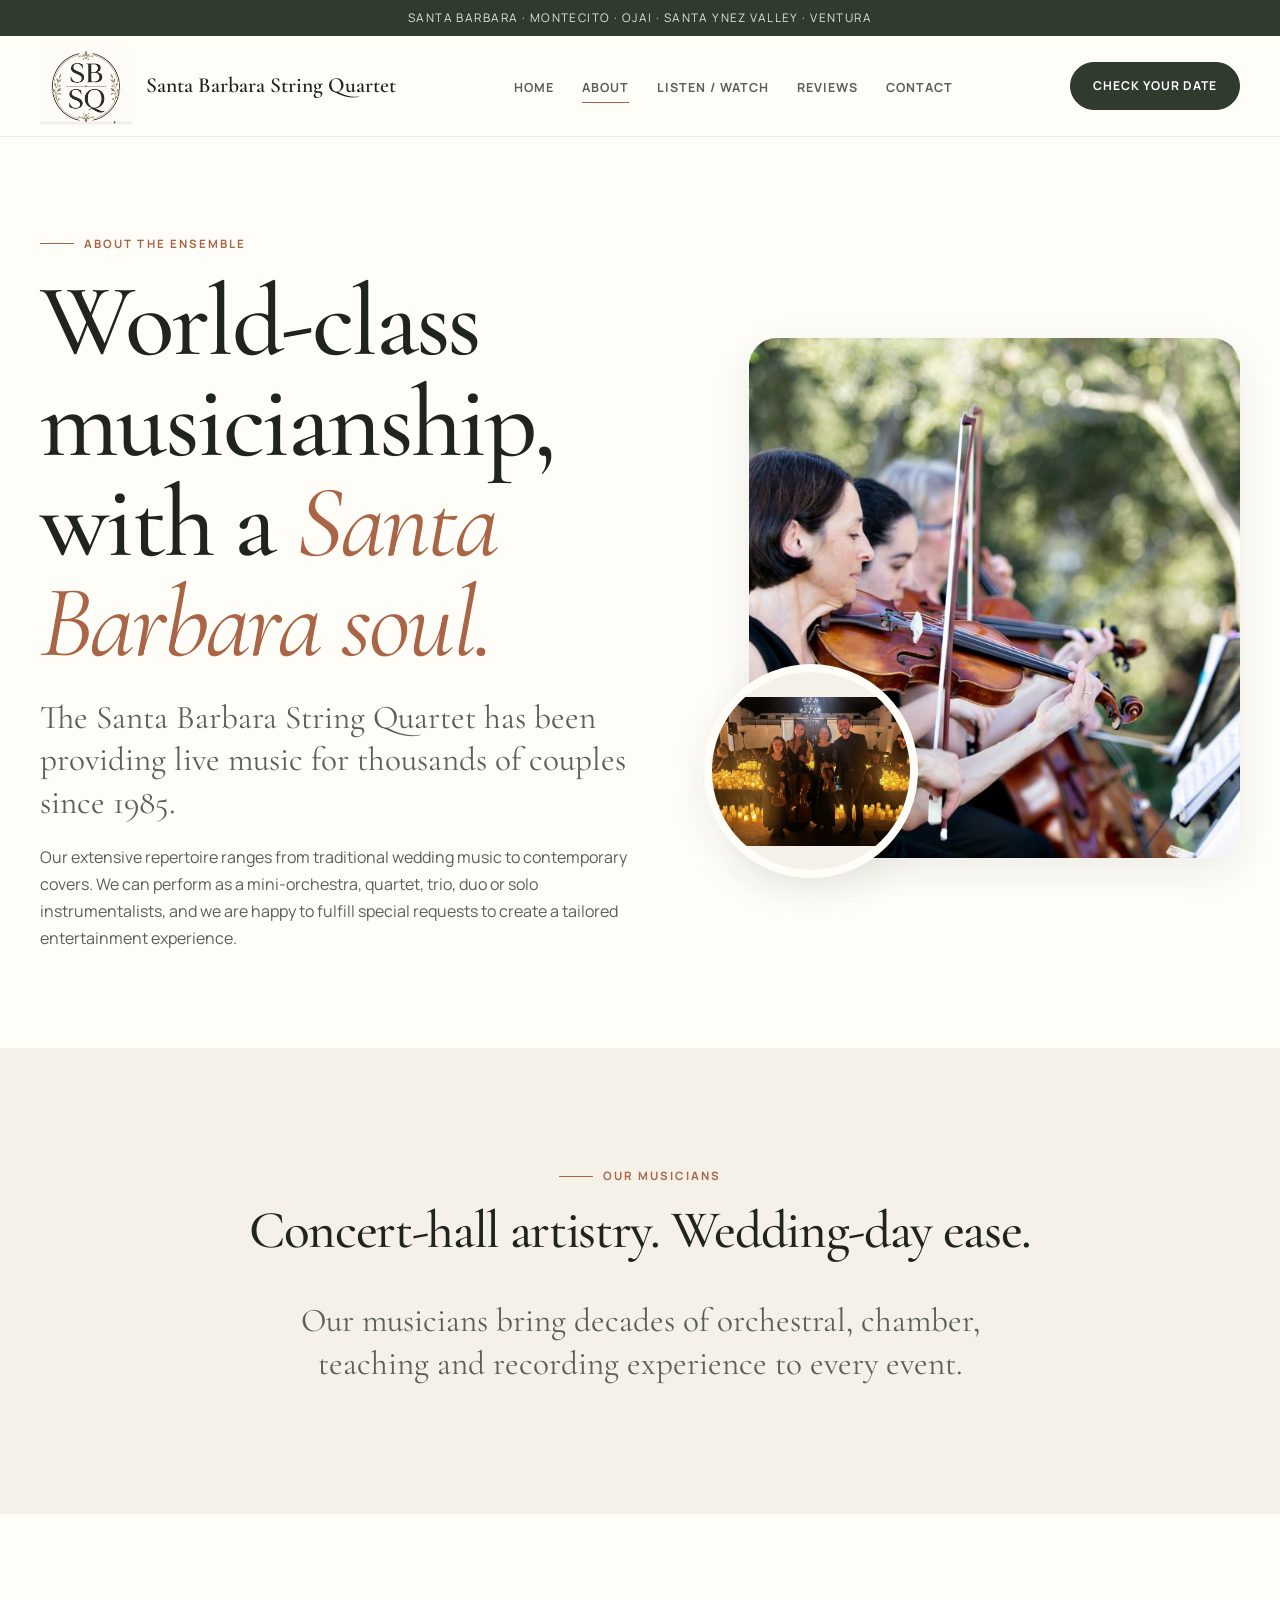
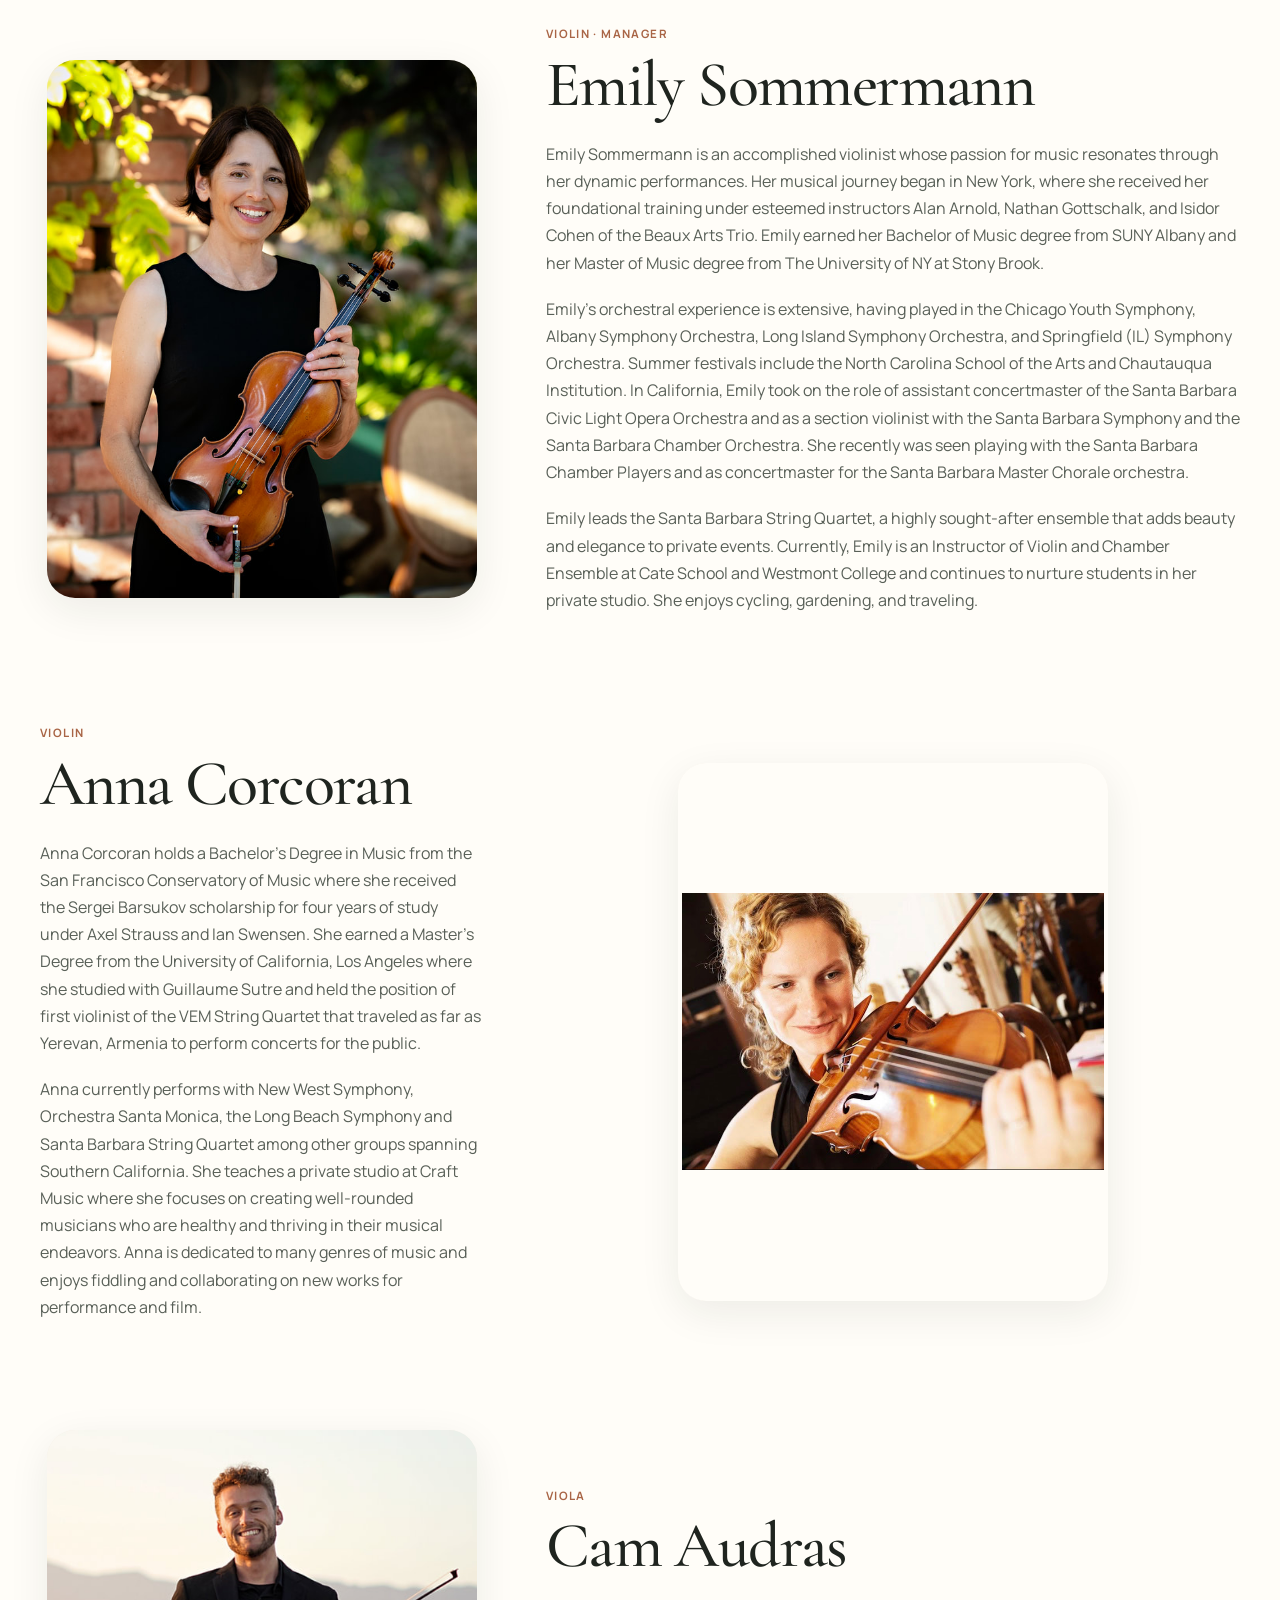
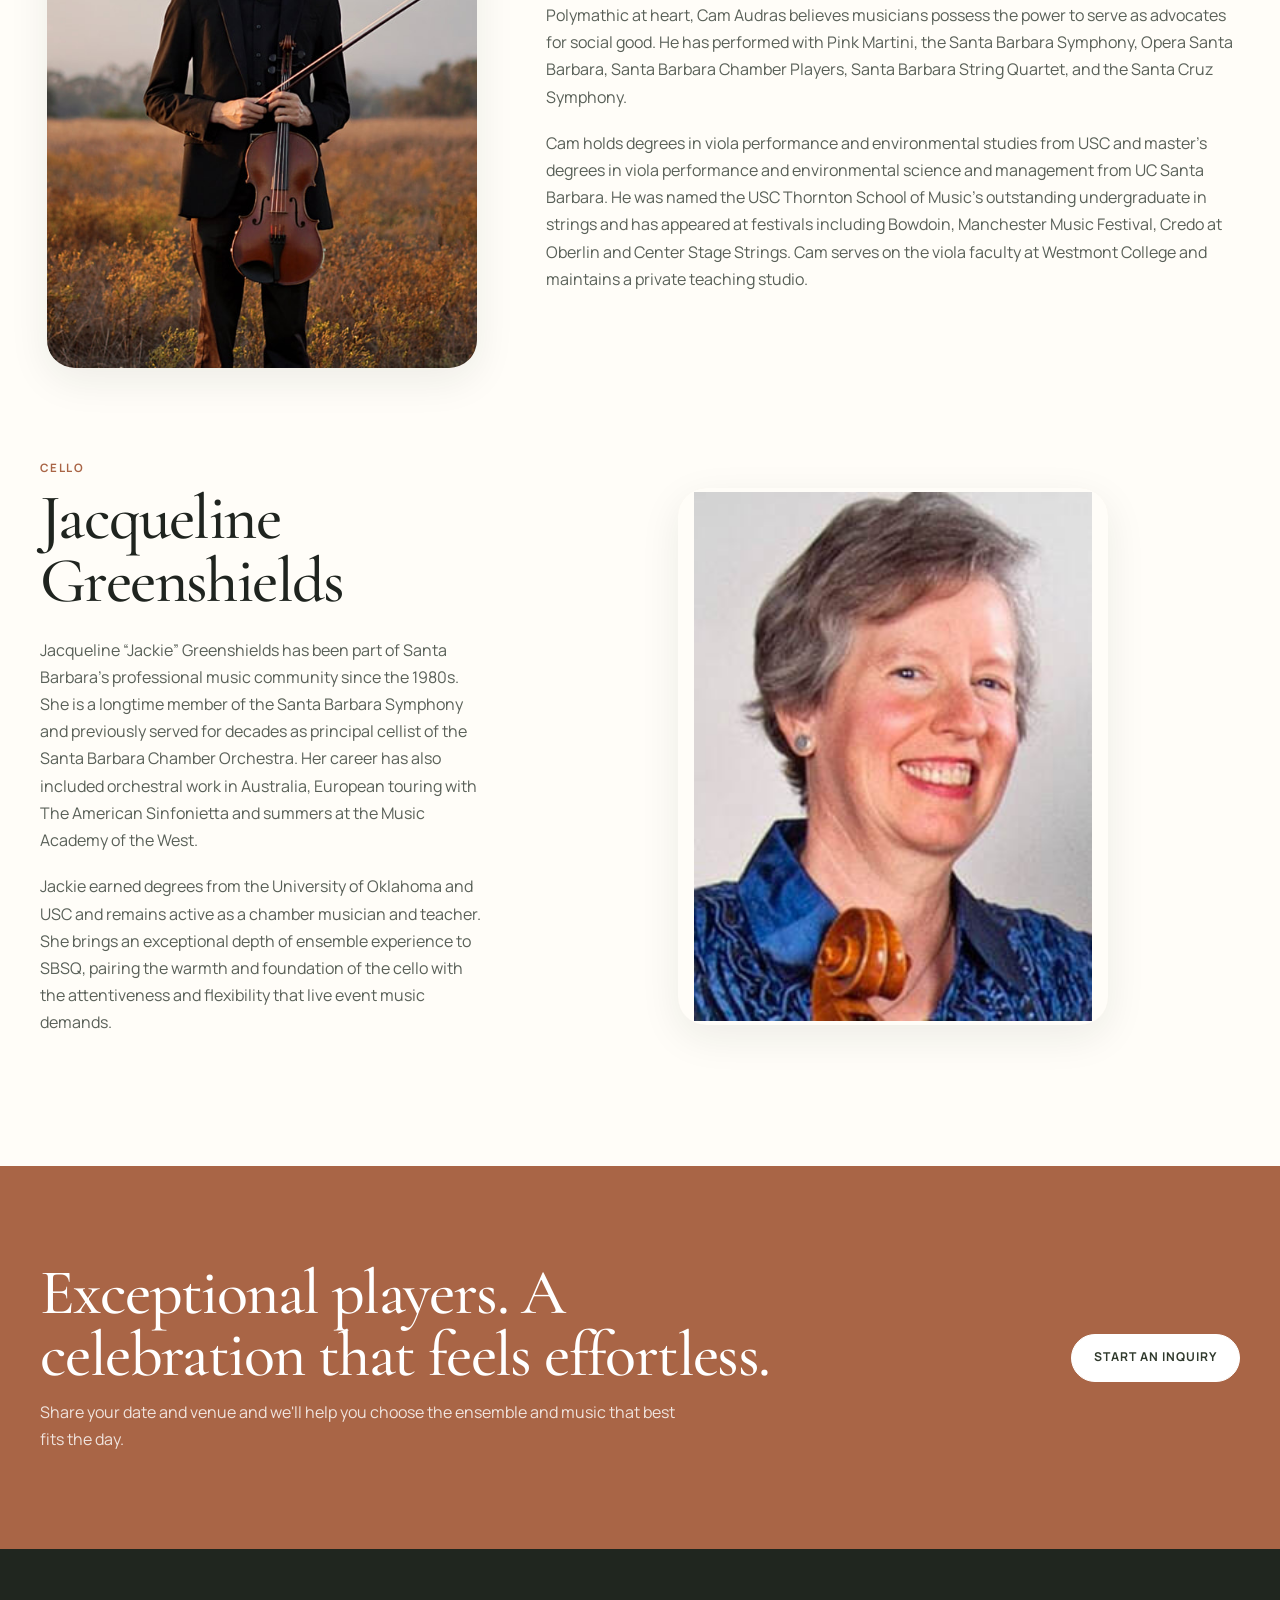
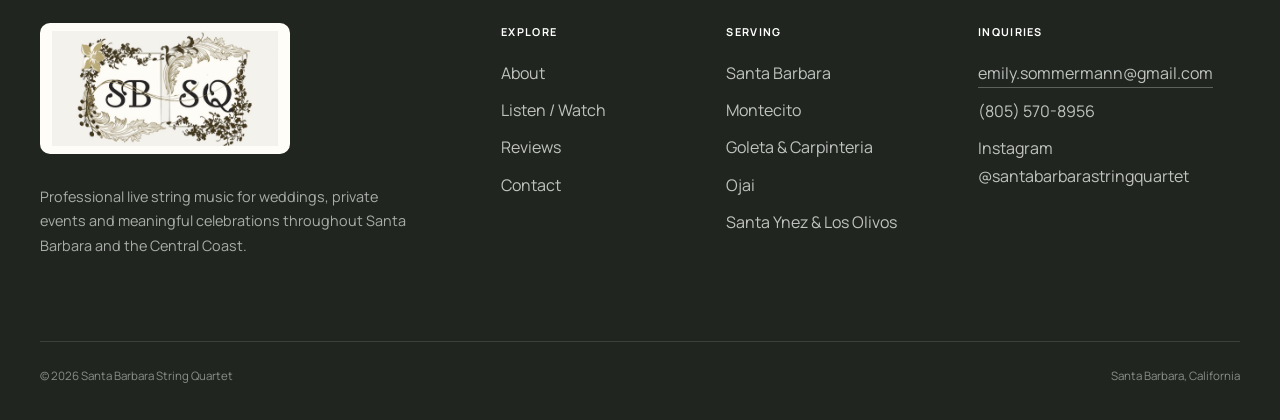
==== about.html @ e0a59989 "Update about.html for better structure and accessibility Refactor HTML structure and improve accessi" ====
<!doctype html>
<html lang="en">
<head>
  <meta charset="utf-8">
  <meta name="viewport" content="width=device-width, initial-scale=1">

  <title>About | Santa Barbara String Quartet</title>

  <meta
    name="description"
    content="Meet the professional musicians of the Santa Barbara String Quartet and learn about our history serving Santa Barbara weddings and events since 1985."
  >

  <link
    rel="canonical"
    href="https://www.santabarbarastringquartet.com/about.html"
  >

  <meta name="theme-color" content="#303a2d">

  <!-- Browser favicon -->
  <link
    rel="icon"
    type="image/png"
    sizes="32x32"
    href="assets/images/favicon-32x32.png"
  >
  <link
    rel="shortcut icon"
    type="image/png"
    href="assets/images/favicon-32x32.png"
  >

  <!-- Social-sharing metadata -->
  <meta property="og:type" content="website">
  <meta
    property="og:title"
    content="About | Santa Barbara String Quartet"
  >
  <meta
    property="og:description"
    content="Meet the professional musicians of the Santa Barbara String Quartet and learn about our history serving Santa Barbara weddings and events since 1985."
  >
  <meta
    property="og:image"
    content="https://www.santabarbarastringquartet.com/assets/images/quartet-performance.jpg"
  >

  <!-- Fonts -->
  <link rel="preconnect" href="https://fonts.googleapis.com">
  <link rel="preconnect" href="https://fonts.gstatic.com" crossorigin>
  <link
    href="https://fonts.googleapis.com/css2?family=Cormorant+Garamond:ital,wght@0,400;0,500;0,600;1,400;1,500&family=Manrope:wght@400;500;600;700&display=swap"
    rel="stylesheet"
  >

  <link rel="stylesheet" href="style.css">

  <!--
    Makes this heading slightly smaller without changing headings elsewhere.
    It stays on one line on wider screens and wraps normally on mobile.
  -->
  <style>
    .musicians-intro h2 {
      font-size: clamp(2.6rem, 4.15vw, 4.55rem);
    }

    @media (min-width: 900px) {
      .musicians-intro h2 {
        white-space: nowrap;
      }
    }
  </style>
</head>

<body>
  <a class="skip-link" href="#main">Skip to content</a>

  <div class="announcement">
    <div class="container">
      Santa Barbara · Montecito · Ojai · Santa Ynez Valley · Ventura
    </div>
  </div>

  <header class="site-header">
    <div class="container header-row">
      <a
        class="brand"
        href="index.html"
        aria-label="Santa Barbara String Quartet home"
      >
        <img
          class="brand-logo"
          src="assets/images/logo-circle.png"
          alt="Santa Barbara String Quartet"
        >
        <span class="brand-name">Santa Barbara String Quartet</span>
      </a>

      <input
        class="nav-toggle"
        type="checkbox"
        id="nav-toggle"
        aria-label="Toggle menu"
      >

      <label
        class="nav-toggle-label"
        for="nav-toggle"
        aria-hidden="true"
      >
        <span></span>
      </label>

      <nav class="site-nav" aria-label="Primary navigation">
        <ul>
          <li>
            <a href="index.html">Home</a>
          </li>
          <li>
            <a href="about.html" aria-current="page">About</a>
          </li>
          <li>
            <a href="listenwatch.html">Listen / Watch</a>
          </li>
          <li>
            <a href="reviews.html">Reviews</a>
          </li>
          <li>
            <a href="contact.html">Contact</a>
          </li>
        </ul>
      </nav>

      <a class="button header-cta" href="contact.html">
        Check your date
      </a>
    </div>
  </header>

  <main id="main">
    <!-- About introduction -->
    <section class="page-hero">
      <div class="container page-hero-grid">
        <div>
          <span class="eyebrow">About the ensemble</span>

          <h1>
            World-class musicianship, with a
            <em>Santa Barbara soul.</em>
          </h1>

          <p class="lede">
            The Santa Barbara String Quartet has been providing live music
            for thousands of couples since 1985.
          </p>

          <p class="section-copy">
            Our extensive repertoire ranges from traditional wedding music
            to contemporary covers. We can perform as a mini-orchestra,
            quartet, trio, duo or solo instrumentalists, and we are happy
            to fulfill special requests to create a tailored entertainment
            experience.
          </p>
        </div>

        <div class="page-hero-media">
          <div class="image-frame">
            <img
              src="assets/images/quartet-performance.jpg"
              alt="Santa Barbara String Quartet performing outdoors"
            >
          </div>

          <div class="mini-image">
            <img
              class="fit-contain"
              src="assets/images/candlelight-quartet.png"
              alt="Santa Barbara String Quartet at a candlelight concert"
            >
          </div>
        </div>
      </div>
    </section>

    <!-- Musicians introduction -->
    <section class="section section--cream musicians-intro">
      <div class="container center">
        <span class="eyebrow">Our musicians</span>

        <h2>
          Concert-hall artistry. Wedding-day ease.
        </h2>

        <p class="lede">
          Our musicians bring decades of orchestral, chamber, teaching and
          recording experience to every event.
        </p>
      </div>
    </section>

    <!-- Musician biographies -->
    <section class="section">
      <div class="container bio-list">
        <!-- Emily Sommermann -->
        <article class="bio-card">
          <div class="bio-photo">
            <img
              src="assets/images/emily-sommermann.jpg"
              alt="Emily Sommermann holding a violin"
            >
          </div>

          <div class="bio-copy">
            <div class="bio-role">Violin · Manager</div>

            <h2>Emily Sommermann</h2>

            <p>
              Emily Sommermann is an accomplished violinist whose passion for
              music resonates through her dynamic performances. Her musical
              journey began in New York, where she received her foundational
              training under esteemed instructors Alan Arnold, Nathan
              Gottschalk, and Isidor Cohen of the Beaux Arts Trio. Emily
              earned her Bachelor of Music degree from SUNY Albany and her
              Master of Music degree from The University of NY at Stony Brook.
            </p>

            <p>
              Emily's orchestral experience is extensive, having played in
              the Chicago Youth Symphony, Albany Symphony Orchestra, Long
              Island Symphony Orchestra, and Springfield (IL) Symphony
              Orchestra. Summer festivals include the North Carolina School
              of the Arts and Chautauqua Institution. In California, Emily
              took on the role of assistant concertmaster of the Santa Barbara
              Civic Light Opera Orchestra and as a section violinist with the
              Santa Barbara Symphony and the Santa Barbara Chamber Orchestra.
              She recently was seen playing with the Santa Barbara Chamber
              Players and as concertmaster for the Santa Barbara Master
              Chorale orchestra.
            </p>

            <p>
              Emily leads the Santa Barbara String Quartet, a highly
              sought-after ensemble that adds beauty and elegance to private
              events. Currently, Emily is an Instructor of Violin and Chamber
              Ensemble at Cate School and Westmont College and continues to
              nurture students in her private studio. She enjoys cycling,
              gardening, and traveling.
            </p>
          </div>
        </article>

        <!-- Anna Corcoran -->
        <article class="bio-card">
          <div class="bio-photo bio-photo--anna">
            <img
              src="assets/images/anna-corcoran.jpeg"
              alt="Anna Corcoran playing violin"
            >
          </div>

          <div class="bio-copy">
            <div class="bio-role">Violin</div>

            <h2>Anna Corcoran</h2>

            <p>
              Anna Corcoran holds a Bachelor's Degree in Music from the San
              Francisco Conservatory of Music where she received the Sergei
              Barsukov scholarship for four years of study under Axel Strauss
              and Ian Swensen. She earned a Master's Degree from the University
              of California, Los Angeles where she studied with Guillaume
              Sutre and held the position of first violinist of the VEM String
              Quartet that traveled as far as Yerevan, Armenia to perform
              concerts for the public.
            </p>

            <p>
              Anna currently performs with New West Symphony, Orchestra Santa
              Monica, the Long Beach Symphony and Santa Barbara String Quartet
              among other groups spanning Southern California. She teaches a
              private studio at Craft Music where she focuses on creating
              well-rounded musicians who are healthy and thriving in their
              musical endeavors. Anna is dedicated to many genres of music
              and enjoys fiddling and collaborating on new works for
              performance and film.
            </p>
          </div>
        </article>

        <!-- Cam Audras -->
        <article class="bio-card">
          <div class="bio-photo">
            <img
              src="assets/images/cam-audras.jpg"
              alt="Cam Audras holding a viola"
            >
          </div>

          <div class="bio-copy">
            <div class="bio-role">Viola</div>

            <h2>Cam Audras</h2>

            <p>
              Polymathic at heart, Cam Audras believes musicians possess the
              power to serve as advocates for social good. He has performed
              with Pink Martini, the Santa Barbara Symphony, Opera Santa
              Barbara, Santa Barbara Chamber Players, Santa Barbara String
              Quartet, and the Santa Cruz Symphony.
            </p>

            <p>
              Cam holds degrees in viola performance and environmental studies
              from USC and master's degrees in viola performance and
              environmental science and management from UC Santa Barbara. He
              was named the USC Thornton School of Music's outstanding
              undergraduate in strings and has appeared at festivals including
              Bowdoin, Manchester Music Festival, Credo at Oberlin and Center
              Stage Strings. Cam serves on the viola faculty at Westmont
              College and maintains a private teaching studio.
            </p>
          </div>
        </article>

        <!-- Jacqueline Greenshields -->
        <article class="bio-card">
          <div class="bio-photo bio-photo--jackie">
            <img
              src="assets/images/jacqueline-greenshields.jpeg"
              alt="Jacqueline Greenshields with cello"
            >
          </div>

          <div class="bio-copy">
            <div class="bio-role">Cello</div>

            <h2>Jacqueline Greenshields</h2>

            <p>
              Jacqueline “Jackie” Greenshields has been part of Santa Barbara's
              professional music community since the 1980s. She is a longtime
              member of the Santa Barbara Symphony and previously served for
              decades as principal cellist of the Santa Barbara Chamber
              Orchestra. Her career has also included orchestral work in
              Australia, European touring with The American Sinfonietta and
              summers at the Music Academy of the West.
            </p>

            <p>
              Jackie earned degrees from the University of Oklahoma and USC
              and remains active as a chamber musician and teacher. She brings
              an exceptional depth of ensemble experience to SBSQ, pairing the
              warmth and foundation of the cello with the attentiveness and
              flexibility that live event music demands.
            </p>
          </div>
        </article>
      </div>
    </section>

    <!-- Final call to action -->
    <section class="site-cta">
      <div class="container site-cta-inner">
        <div>
          <h2>
            Exceptional players. A celebration that feels effortless.
          </h2>

          <p>
            Share your date and venue and we'll help you choose the ensemble
            and music that best fits the day.
          </p>
        </div>

        <a class="button button--light" href="contact.html">
          Start an inquiry
        </a>
      </div>
    </section>
  </main>

  <footer class="site-footer">
    <div class="container">
      <div class="footer-grid">
        <div class="footer-brand">
          <a
            class="footer-logo-card"
            href="index.html"
            aria-label="Santa Barbara String Quartet home"
          >
            <img
              class="footer-logo-original"
              src="assets/images/logo-sbsq.png"
              alt="Santa Barbara String Quartet logo"
            >
          </a>

          <p>
            Professional live string music for weddings, private events and
            meaningful celebrations throughout Santa Barbara and the Central
            Coast.
          </p>
        </div>

        <div>
          <div class="footer-title">Explore</div>

          <ul class="footer-list">
            <li><a href="about.html">About</a></li>
            <li><a href="listenwatch.html">Listen / Watch</a></li>
            <li><a href="reviews.html">Reviews</a></li>
            <li><a href="contact.html">Contact</a></li>
          </ul>
        </div>

        <div>
          <div class="footer-title">Serving</div>

          <ul class="footer-list">
            <li>Santa Barbara</li>
            <li>Montecito</li>
            <li>Goleta &amp; Carpinteria</li>
            <li>Ojai</li>
            <li>Santa Ynez &amp; Los Olivos</li>
          </ul>
        </div>

        <div>
          <div class="footer-title">Inquiries</div>

          <ul class="footer-list">
            <li>
              <a
                class="footer-email"
                href="mailto:emily.sommermann@gmail.com"
              >
                emily.sommermann@gmail.com
              </a>
            </li>

            <li>
              <a href="tel:+18055708956">
                (805) 570-8956
              </a>
            </li>

            <li>
              <a
                href="https://www.instagram.com/santabarbarastringquartet/"
                target="_blank"
                rel="noopener"
              >
                Instagram @santabarbarastringquartet
              </a>
            </li>
          </ul>
        </div>
      </div>

      <div class="footer-bottom">
        <span>© 2026 Santa Barbara String Quartet</span>
        <span>Santa Barbara, California</span>
      </div>
    </div>
  </footer>
</body>
</html>
---- style.css ----
:root {
  --paper: #fffdf8;
  --cream: #f6f1e8;
  --sand: #e9dfd0;
  --sage: #9aa38f;
  --olive: #4b5846;
  --olive-dark: #303a2d;
  --terracotta: #a96546;
  --ink: #1f241f;
  --ink-soft: #596058;
  --line: rgba(31, 36, 31, 0.14);
  --white: #ffffff;
  --shadow: 0 24px 70px rgba(28, 32, 27, 0.12);
  --shadow-soft: 0 12px 40px rgba(28, 32, 27, 0.08);
  --radius: 28px;
  --radius-sm: 16px;
  --container: 1200px;
  --serif: "Cormorant Garamond", Georgia, serif;
  --sans: "Manrope", system-ui, -apple-system, BlinkMacSystemFont, "Segoe UI", sans-serif;
}

*,
*::before,
*::after {
  box-sizing: border-box;
}

html {
  scroll-behavior: smooth;
  background: var(--paper);
}

body {
  margin: 0;
  background: var(--paper);
  color: var(--ink);
  font-family: var(--sans);
  font-size: 16px;
  line-height: 1.7;
  -webkit-font-smoothing: antialiased;
  text-rendering: optimizeLegibility;
}

img {
  display: block;
  max-width: 100%;
}

a {
  color: inherit;
  text-decoration: none;
}

button,
input,
select,
textarea {
  font: inherit;
}

button,
a {
  -webkit-tap-highlight-color: transparent;
}

::selection {
  background: var(--sand);
  color: var(--ink);
}

h1,
h2,
h3,
h4,
p,
ul,
ol,
blockquote,
figure {
  margin-top: 0;
}

h1,
h2,
h3,
h4 {
  font-family: var(--serif);
  font-weight: 500;
  line-height: 0.98;
  letter-spacing: -0.025em;
}

h1 {
  font-size: clamp(3.5rem, 8vw, 7.4rem);
}

h2 {
  font-size: clamp(2.7rem, 5vw, 5.2rem);
}

h3 {
  font-size: clamp(1.7rem, 2.5vw, 2.5rem);
}

p {
  margin-bottom: 1.2rem;
}

.container {
  width: min(calc(100% - 40px), var(--container));
  margin-inline: auto;
}

.container--narrow {
  width: min(calc(100% - 40px), 860px);
  margin-inline: auto;
}

.skip-link {
  position: fixed;
  left: 16px;
  top: 12px;
  z-index: 9999;
  transform: translateY(-160%);
  padding: 10px 14px;
  border-radius: 999px;
  background: var(--ink);
  color: white;
  font-size: 0.82rem;
  font-weight: 700;
}

.skip-link:focus {
  transform: translateY(0);
}

.eyebrow {
  display: inline-flex;
  align-items: center;
  gap: 10px;
  margin-bottom: 18px;
  color: var(--terracotta);
  font-size: 0.72rem;
  font-weight: 700;
  letter-spacing: 0.18em;
  text-transform: uppercase;
}

.eyebrow::before {
  content: "";
  width: 34px;
  height: 1px;
  background: currentColor;
}

.lede {
  max-width: 760px;
  color: var(--ink-soft);
  font-family: var(--serif);
  font-size: clamp(1.55rem, 2.6vw, 2.25rem);
  line-height: 1.28;
}

.section-copy {
  max-width: 660px;
  color: var(--ink-soft);
  font-size: 1rem;
}

.section {
  padding: 110px 0;
}

.section--cream {
  background: var(--cream);
}

.section--olive {
  background: var(--olive-dark);
  color: white;
}

.section-head {
  display: flex;
  justify-content: space-between;
  gap: 40px;
  align-items: end;
  margin-bottom: 54px;
}

.section-head h2 {
  max-width: 760px;
  margin-bottom: 0;
}

.section-head .section-copy {
  max-width: 420px;
  margin-bottom: 4px;
}

.center {
  text-align: center;
}

.center .lede,
.center .section-copy {
  margin-inline: auto;
}

/* ============================================================
   ANNOUNCEMENT + HEADER
   ============================================================ */

.announcement {
  background: var(--olive-dark);
  color: rgba(255, 255, 255, 0.86);
  font-size: 0.74rem;
  letter-spacing: 0.12em;
  text-transform: uppercase;
}

.announcement .container {
  display: flex;
  justify-content: center;
  padding: 8px 0;
  text-align: center;
}

.site-header {
  position: sticky;
  top: 0;
  z-index: 1000;
  border-bottom: 1px solid rgba(31, 36, 31, 0.08);
  background: rgba(255, 253, 248, 0.94);
  backdrop-filter: blur(16px);
  -webkit-backdrop-filter: blur(16px);
}

.header-row {
  min-height: 100px;
  display: grid;
  grid-template-columns: auto 1fr auto;
  align-items: center;
  gap: 28px;
}

.brand {
  display: inline-flex;
  align-items: center;
  gap: 14px;
}

/*
  Visible website logo.
  The clip-path removes the thin dark/gray lower edge that was visible
  in the supplied circular PNG without altering the browser favicon.
*/
.brand-logo {
  display: block;
  width: 92px;
  height: 82px;
  object-fit: contain;
  object-position: center;
  flex-shrink: 0;
  background: var(--paper);
  border: 0;
  box-shadow: none;
  clip-path: inset(0 0 3px 0);
}

.brand-name {
  font-family: var(--serif);
  font-size: 1.35rem;
  font-weight: 600;
  line-height: 1;
  white-space: nowrap;
}

.site-nav {
  justify-self: center;
}

.site-nav ul {
  display: flex;
  align-items: center;
  gap: 28px;
  margin: 0;
  padding: 0;
  list-style: none;
}

.site-nav a {
  position: relative;
  color: var(--ink-soft);
  font-size: 0.78rem;
  font-weight: 700;
  letter-spacing: 0.08em;
  text-transform: uppercase;
}

.site-nav a::after {
  content: "";
  position: absolute;
  left: 0;
  bottom: -7px;
  width: 100%;
  height: 1px;
  background: var(--terracotta);
  transform: scaleX(0);
  transform-origin: right;
  transition: transform 0.25s ease;
}

.site-nav a:hover::after,
.site-nav a:focus-visible::after,
.site-nav a[aria-current="page"]::after {
  transform: scaleX(1);
  transform-origin: left;
}

.header-cta {
  justify-self: end;
}

.nav-toggle {
  position: absolute;
  opacity: 0;
  pointer-events: none;
}

.nav-toggle-label {
  display: none;
}

/* ============================================================
   BUTTONS + LINKS
   ============================================================ */

.button {
  display: inline-flex;
  align-items: center;
  justify-content: center;
  gap: 10px;
  min-height: 48px;
  padding: 12px 22px;
  border: 1px solid var(--olive-dark);
  border-radius: 999px;
  background: var(--olive-dark);
  color: white;
  font-size: 0.76rem;
  font-weight: 700;
  letter-spacing: 0.08em;
  text-transform: uppercase;
  transition:
    transform 0.2s ease,
    background 0.2s ease,
    color 0.2s ease,
    border-color 0.2s ease;
}

.button:hover,
.button:focus-visible {
  transform: translateY(-2px);
  background: var(--terracotta);
  border-color: var(--terracotta);
}

.button--ghost {
  background: transparent;
  color: var(--ink);
}

.button--ghost:hover,
.button--ghost:focus-visible {
  color: white;
}

.button--light {
  background: white;
  color: var(--olive-dark);
  border-color: white;
}

.button--light:hover,
.button--light:focus-visible {
  color: white;
}

.button-row {
  display: flex;
  flex-wrap: wrap;
  gap: 12px;
  margin-top: 30px;
}

.text-link {
  display: inline-flex;
  align-items: center;
  gap: 9px;
  color: var(--olive-dark);
  font-size: 0.78rem;
  font-weight: 700;
  letter-spacing: 0.08em;
  text-transform: uppercase;
}

.text-link::after {
  content: "→";
  font-size: 1rem;
  transition: transform 0.2s ease;
}

.text-link:hover::after {
  transform: translateX(4px);
}

/* ============================================================
   IMAGE FIT HELPERS
   ============================================================ */

.fit-cover {
  width: 100%;
  height: 100%;
  object-fit: cover;
  object-position: center;
}

.fit-contain {
  width: 100%;
  height: 100%;
  object-fit: contain !important;
  object-position: center !important;
}

.image-contain-bg {
  background: var(--paper);
}

/* ============================================================
   HOME HERO
   ============================================================ */

.hero {
  overflow: hidden;
  padding: 76px 0 92px;
}

.hero-grid {
  display: grid;
  grid-template-columns: minmax(0, 0.92fr) minmax(0, 1.08fr);
  gap: 64px;
  align-items: center;
}

.hero-copy h1 {
  max-width: 760px;
  margin-bottom: 24px;
}

.hero-copy h1 em {
  color: var(--terracotta);
  font-weight: 400;
}

.hero-copy .lede {
  max-width: 610px;
  margin-bottom: 0;
}

.hero-proof {
  display: flex;
  flex-wrap: wrap;
  gap: 18px 26px;
  margin-top: 28px;
  color: var(--ink-soft);
  font-size: 0.78rem;
  font-weight: 700;
  letter-spacing: 0.06em;
  text-transform: uppercase;
}

.hero-proof span {
  display: inline-flex;
  align-items: center;
  gap: 8px;
}

.hero-proof span::before {
  content: "•";
  color: var(--terracotta);
}

.hero-media {
  position: relative;
  min-height: 610px;
}

/* Single large group photo: no inset image. */
.hero-photo-main {
  position: absolute;
  inset: 0;
  overflow: hidden;
  border-radius: 150px 150px 28px 28px;
  background: var(--cream);
  box-shadow: var(--shadow);
}

.hero-photo-main img {
  width: 100%;
  height: 100%;
  object-fit: contain;
  object-position: center;
}

.hero-seal {
  position: absolute;
  right: -18px;
  bottom: 24px;
  display: grid;
  place-items: center;
  width: 132px;
  aspect-ratio: 1;
  border-radius: 50%;
  background: var(--olive-dark);
  color: white;
  text-align: center;
  font-family: var(--serif);
  font-size: 1.15rem;
  line-height: 1.05;
  box-shadow: var(--shadow-soft);
}

.hero-seal small {
  display: block;
  margin-top: 4px;
  font-family: var(--sans);
  font-size: 0.58rem;
  font-weight: 700;
  letter-spacing: 0.12em;
  text-transform: uppercase;
}

/* ============================================================
   PROOF STRIP
   ============================================================ */

.proof-strip {
  border-top: 1px solid var(--line);
  border-bottom: 1px solid var(--line);
  background: var(--cream);
}

.proof-grid {
  display: grid;
  grid-template-columns: repeat(4, 1fr);
}

.proof-item {
  padding: 28px 20px;
  text-align: center;
}

.proof-item + .proof-item {
  border-left: 1px solid var(--line);
}

.proof-number {
  display: block;
  font-family: var(--serif);
  font-size: 2.5rem;
  line-height: 1;
}

.proof-label {
  display: block;
  margin-top: 7px;
  color: var(--ink-soft);
  font-size: 0.67rem;
  font-weight: 700;
  letter-spacing: 0.12em;
  text-transform: uppercase;
}

/* ============================================================
   SPLIT / IMAGE FRAMES
   ============================================================ */

.split {
  display: grid;
  grid-template-columns: minmax(0, 1fr) minmax(0, 1fr);
  gap: 82px;
  align-items: center;
}

.image-frame {
  overflow: hidden;
  border-radius: var(--radius);
  background: var(--cream);
  box-shadow: var(--shadow-soft);
}

.image-frame img {
  width: 100%;
  height: 100%;
  object-fit: cover;
  object-position: center;
}

.image-frame--portrait {
  aspect-ratio: 4 / 5;
}

.image-frame--landscape {
  aspect-ratio: 4 / 3;
}

.image-frame--arch {
  aspect-ratio: 4 / 5;
  border-radius: 160px 160px var(--radius) var(--radius);
}

.story-copy h2 {
  margin-bottom: 26px;
}

/* ============================================================
   ENSEMBLE CARDS WITH PHOTOS
   ============================================================ */

.card-grid {
  display: grid;
  grid-template-columns: repeat(4, minmax(0, 1fr));
  gap: 18px;
}

.ensemble-card {
  overflow: hidden;
  border: 1px solid var(--line);
  border-radius: var(--radius-sm);
  background: var(--paper);
  transition:
    transform 0.25s ease,
    box-shadow 0.25s ease,
    border-color 0.25s ease;
}

.ensemble-card:hover {
  transform: translateY(-5px);
  border-color: rgba(169, 101, 70, 0.45);
  box-shadow: var(--shadow-soft);
}

.ensemble-card-photo {
  width: 100%;
  aspect-ratio: 4 / 3;
  overflow: hidden;
  background: var(--cream);
  border-bottom: 1px solid var(--line);
}

.ensemble-card-photo img {
  width: 100%;
  height: 100%;
  object-fit: contain;
  object-position: center;
}

.ensemble-card-photo--solo img {
  object-fit: cover;
  object-position: center 25%;
}

.ensemble-card-body {
  padding: 26px 24px 28px;
}

.ensemble-card .number {
  display: block;
  margin-bottom: 34px;
  color: var(--terracotta);
  font-family: var(--serif);
  font-size: 1.8rem;
}

.ensemble-card h3 {
  margin-bottom: 12px;
}

.ensemble-card p {
  min-height: 92px;
  color: var(--ink-soft);
  font-size: 0.88rem;
}

/* ============================================================
   EVENT FLOW
   ============================================================ */

.event-flow {
  display: grid;
  grid-template-columns: 0.9fr 1.1fr;
  gap: 70px;
  align-items: center;
}

.timeline {
  margin: 34px 0 0;
  padding: 0;
  list-style: none;
  counter-reset: flow;
}

.timeline li {
  position: relative;
  padding: 0 0 28px 54px;
  color: var(--ink-soft);
}

.timeline li::before {
  counter-increment: flow;
  content: counter(flow, decimal-leading-zero);
  position: absolute;
  left: 0;
  top: 2px;
  color: var(--terracotta);
  font-family: var(--serif);
  font-size: 1.45rem;
}

.timeline li + li {
  border-top: 1px solid var(--line);
  padding-top: 28px;
}

.timeline li + li::before {
  top: 30px;
}

.timeline strong {
  display: block;
  margin-bottom: 4px;
  color: var(--ink);
  font-size: 0.85rem;
  letter-spacing: 0.06em;
  text-transform: uppercase;
}

/* ============================================================
   QUOTES
   ============================================================ */

.quote-band {
  padding: 95px 0;
  background: var(--olive-dark);
  color: white;
}

.quote-wrap {
  max-width: 970px;
  margin: 0 auto;
  text-align: center;
}

.quote-mark {
  color: var(--sand);
  font-family: var(--serif);
  font-size: 5rem;
  line-height: 0.5;
}

.quote-wrap blockquote {
  margin: 18px auto 24px;
  font-family: var(--serif);
  font-size: clamp(2rem, 4vw, 4rem);
  font-style: italic;
  line-height: 1.08;
}

.quote-wrap cite {
  color: rgba(255, 255, 255, 0.72);
  font-size: 0.72rem;
  font-style: normal;
  font-weight: 700;
  letter-spacing: 0.12em;
  text-transform: uppercase;
}

/* ============================================================
   VENUES + EXTERNAL LINKS
   ============================================================ */

.venue-cloud {
  display: flex;
  flex-wrap: wrap;
  justify-content: center;
  gap: 12px;
}

.venue-pill {
  padding: 10px 16px;
  border: 1px solid var(--line);
  border-radius: 999px;
  background: var(--paper);
  color: var(--ink-soft);
  font-size: 0.76rem;
  font-weight: 600;
}

.featured-row,
.review-links {
  display: grid;
  grid-template-columns: repeat(4, 1fr);
  gap: 16px;
  margin-top: 38px;
}

.featured-link,
.review-link {
  display: grid;
  place-items: center;
  min-height: 88px;
  padding: 18px;
  border: 1px solid var(--line);
  border-radius: 14px;
  background: var(--paper);
  color: var(--ink-soft);
  font-family: var(--serif);
  font-size: 1.3rem;
}

.featured-link:hover,
.review-link:hover {
  border-color: var(--terracotta);
  background: var(--cream);
}

/* ============================================================
   GALLERY — special contain classes prevent cropped heads/members
   ============================================================ */

.gallery-grid {
  display: grid;
  grid-template-columns: 1.05fr 0.8fr 1.15fr;
  grid-template-rows: 280px 300px;
  gap: 14px;
}

.gallery-item {
  overflow: hidden;
  margin: 0;
  border-radius: 18px;
  background: var(--cream);
}

.gallery-item img {
  width: 100%;
  height: 100%;
  object-fit: cover;
  object-position: center;
  transition: transform 0.6s ease;
}

.gallery-item--contain img {
  object-fit: contain;
  object-position: center;
}

.gallery-item:hover img {
  transform: scale(1.015);
}

.gallery-item:nth-child(1) {
  grid-row: 1 / 3;
}

.gallery-item:nth-child(4) {
  grid-column: 2 / 4;
}

/* ============================================================
   INTERIOR PAGE HERO
   ============================================================ */

.page-hero {
  padding: 88px 0 76px;
}

.page-hero-grid {
  display: grid;
  grid-template-columns: minmax(0, 1fr) minmax(0, 0.9fr);
  gap: 68px;
  align-items: center;
}

.page-hero h1 {
  margin-bottom: 24px;
}

.page-hero h1 em {
  color: var(--terracotta);
  font-weight: 400;
}

.page-hero-media {
  position: relative;
  min-height: 520px;
}

.page-hero-media .image-frame {
  position: absolute;
  inset: 0 0 0 45px;
}

.page-hero-media .mini-image {
  position: absolute;
  left: 0;
  bottom: -20px;
  width: 40%;
  aspect-ratio: 1;
  overflow: hidden;
  border: 8px solid var(--paper);
  border-radius: 50%;
  background: var(--cream);
  box-shadow: var(--shadow-soft);
}

.page-hero-media .mini-image img {
  width: 100%;
  height: 100%;
  object-fit: cover;
  object-position: center;
}

/* Contact hero: one large quartet photo, no inset. */
.page-hero-media--single .image-frame {
  inset: 0;
}

.page-hero-media--single .image-frame img {
  object-fit: contain;
  object-position: center;
}

/* Reviews: show every musician; do not aggressively crop either image. */
.page-hero-media--reviews .image-frame img,
.page-hero-media--reviews .mini-image img {
  object-fit: contain;
  object-position: center;
}

.page-hero-media--reviews .mini-image {
  border-radius: 20px;
}

/* ============================================================
   MUSICIAN BIOS
   ============================================================ */

.bio-list {
  display: grid;
  gap: 90px;
}

.bio-card {
  display: grid;
  grid-template-columns: minmax(0, 0.78fr) minmax(0, 1.22fr);
  gap: 62px;
  align-items: center;
}

/* Every musician photo now occupies exactly the same visual footprint. */
.bio-photo {
  width: min(100%, 430px);
  aspect-ratio: 4 / 5;
  justify-self: center;
  overflow: hidden;
  border-radius: var(--radius);
  background: var(--cream);
  box-shadow: var(--shadow-soft);
}

.bio-photo img {
  width: 100%;
  height: 100%;
  object-fit: cover;
  object-position: center;
}

/*
  Anna + Jackie: show the complete source image so heads/instruments are not cut.
  This intentionally trades a small amount of empty space for complete framing.
*/
.bio-photo--anna img,
.bio-photo--jackie img {
  object-fit: contain;
  object-position: center;
  padding: 4px;
  background: var(--paper);
}

.bio-card:nth-child(even) .bio-photo {
  order: 2;
}

.bio-card:nth-child(even) .bio-copy {
  order: 1;
}

.bio-role {
  margin-bottom: 10px;
  color: var(--terracotta);
  font-size: 0.72rem;
  font-weight: 700;
  letter-spacing: 0.12em;
  text-transform: uppercase;
}

.bio-copy h2 {
  margin-bottom: 24px;
  font-size: clamp(2.8rem, 5vw, 4.7rem);
}

.bio-copy p {
  color: var(--ink-soft);
}

/* ============================================================
   LISTEN / WATCH — TWO-COLUMN VIDEO GRID
   ============================================================ */

.video-list {
  display: grid;
  grid-template-columns: repeat(2, minmax(0, 1fr));
  gap: 34px 28px;
}

.video-entry {
  min-width: 0;
  overflow: hidden;
  border: 1px solid var(--line);
  border-radius: var(--radius);
  background: var(--paper);
  box-shadow: 0 8px 28px rgba(28, 32, 27, 0.05);
  transition:
    transform 0.25s ease,
    box-shadow 0.25s ease,
    border-color 0.25s ease;
}

.video-entry:hover {
  transform: translateY(-4px);
  border-color: rgba(169, 101, 70, 0.38);
  box-shadow: var(--shadow-soft);
}

.video-embed {
  position: relative;
  width: 100%;
  overflow: hidden;
  aspect-ratio: 16 / 9;
  background: #111;
  border-bottom: 1px solid var(--line);
}

.video-embed iframe {
  position: absolute;
  inset: 0;
  display: block;
  width: 100%;
  height: 100%;
  border: 0;
}

.video-meta {
  min-height: 132px;
  padding: 22px 24px 25px;
}

.video-meta h3 {
  margin: 0;
  font-size: clamp(1.7rem, 2.6vw, 2.25rem);
  line-height: 1.05;
}

.video-composer {
  margin-bottom: 9px;
  color: var(--terracotta);
  font-size: 0.72rem;
  font-weight: 700;
  letter-spacing: 0.12em;
  line-height: 1.4;
  text-transform: uppercase;
}

@media (max-width: 700px) {
  .video-list {
    grid-template-columns: 1fr;
    gap: 28px;
  }

  .video-meta {
    min-height: 0;
    padding: 19px 20px 22px;
  }

  .video-meta h3 {
    font-size: 1.8rem;
  }
}

/* ============================================================
   REVIEWS
   ============================================================ */

.rating-bar {
  display: grid;
  grid-template-columns: repeat(3, 1fr);
  gap: 14px;
  margin-top: 30px;
}

.rating-chip {
  padding: 20px;
  border: 1px solid var(--line);
  border-radius: 16px;
  background: white;
}

.rating-chip strong {
  display: block;
  font-family: var(--serif);
  font-size: 2rem;
  line-height: 1;
}

.rating-chip span {
  display: block;
  margin-top: 7px;
  color: var(--ink-soft);
  font-size: 0.68rem;
  font-weight: 700;
  letter-spacing: 0.1em;
  text-transform: uppercase;
}

.review-grid {
  display: grid;
  grid-template-columns: repeat(3, minmax(0, 1fr));
  gap: 20px;
}

.review-card {
  position: relative;
  min-height: 390px;
  padding: 34px;
  border: 1px solid var(--line);
  border-radius: var(--radius);
  background: var(--paper);
}

.review-stars {
  color: var(--terracotta);
  letter-spacing: 0.12em;
}

.review-card blockquote {
  margin: 26px 0 70px;
  font-family: var(--serif);
  font-size: 1.55rem;
  font-style: italic;
  line-height: 1.35;
}

.review-card cite {
  position: absolute;
  left: 34px;
  bottom: 32px;
  font-size: 0.72rem;
  font-style: normal;
  font-weight: 700;
  letter-spacing: 0.1em;
  text-transform: uppercase;
}

/* ============================================================
   CONTACT
   ============================================================ */

.contact-layout {
  display: grid;
  grid-template-columns: minmax(0, 0.8fr) minmax(0, 1.2fr);
  gap: 66px;
  align-items: start;
}

.contact-side {
  position: sticky;
  top: 145px;
}

.contact-side h2 {
  margin-bottom: 24px;
}

.contact-details {
  margin: 30px 0 0;
  padding: 0;
  list-style: none;
}

.contact-details li {
  padding: 18px 0;
  border-top: 1px solid var(--line);
  color: var(--ink-soft);
}

.contact-details strong {
  display: block;
  margin-bottom: 4px;
  color: var(--ink);
  font-size: 0.72rem;
  font-weight: 700;
  letter-spacing: 0.1em;
  text-transform: uppercase;
}

.contact-card {
  padding: 42px;
  border: 1px solid var(--line);
  border-radius: var(--radius);
  background: white;
  box-shadow: var(--shadow-soft);
}

.contact-card h3 {
  margin-bottom: 8px;
}

.form-intro {
  margin-bottom: 28px;
  color: var(--ink-soft);
  font-size: 0.9rem;
}

.form-grid {
  display: grid;
  grid-template-columns: repeat(2, minmax(0, 1fr));
  gap: 18px;
}

.form-field {
  display: grid;
  gap: 8px;
}

.form-field--full {
  grid-column: 1 / -1;
}

.form-field label,
.form-field legend {
  color: var(--ink);
  font-size: 0.72rem;
  font-weight: 700;
  letter-spacing: 0.08em;
  text-transform: uppercase;
}

.form-field input,
.form-field textarea {
  width: 100%;
  border: 1px solid rgba(31, 36, 31, 0.18);
  border-radius: 12px;
  background: var(--paper);
  color: var(--ink);
  outline: none;
}

.form-field input {
  min-height: 52px;
  padding: 0 14px;
}

.form-field textarea {
  min-height: 150px;
  padding: 14px;
  resize: vertical;
}

.checkbox-grid {
  display: grid;
  grid-template-columns: repeat(2, minmax(0, 1fr));
  gap: 10px;
}

.check-option {
  display: flex;
  align-items: center;
  gap: 9px;
  min-height: 44px;
  padding: 9px 11px;
  border: 1px solid var(--line);
  border-radius: 10px;
  color: var(--ink-soft);
  font-size: 0.82rem;
}

.check-option input {
  width: auto;
  min-height: auto;
  accent-color: var(--olive-dark);
}

.honeypot {
  position: absolute !important;
  left: -9999px !important;
}

/* ============================================================
   FINAL CTA
   ============================================================ */

.site-cta {
  padding: 96px 0;
  background: var(--terracotta);
  color: white;
}

.site-cta-inner {
  display: grid;
  grid-template-columns: minmax(0, 1fr) auto;
  gap: 40px;
  align-items: center;
}

.site-cta h2 {
  max-width: 800px;
  margin-bottom: 12px;
}

.site-cta p {
  max-width: 640px;
  margin-bottom: 0;
  color: rgba(255, 255, 255, 0.82);
}

/* ============================================================
   FOOTER
   ============================================================ */

.site-footer {
  padding: 74px 0 34px;
  background: #20261f;
  color: rgba(255, 255, 255, 0.72);
}

.footer-grid {
  display: grid;
  grid-template-columns: 1.6fr 0.7fr 0.8fr 1fr;
  gap: 42px;
}

.footer-logo-card {
  display: inline-block;
  width: min(100%, 250px);
  padding: 8px 12px;
  border-radius: 10px;
  background: var(--paper);
}

/*
  Original rectangular SBSQ artwork.
  Multiply makes the original white/light background visually inherit
  the exact #fffdf8 website off-white while preserving dark/gold artwork.
*/
.footer-logo-original {
  width: 100%;
  height: auto;
  mix-blend-mode: multiply;
}

.footer-brand p {
  max-width: 380px;
  margin-top: 22px;
  color: rgba(255, 255, 255, 0.62);
  font-size: 0.9rem;
}

.footer-title {
  margin-bottom: 18px;
  color: white;
  font-family: var(--sans);
  font-size: 0.68rem;
  font-weight: 700;
  letter-spacing: 0.12em;
  text-transform: uppercase;
}

.footer-list {
  margin: 0;
  padding: 0;
  list-style: none;
}

.footer-list li + li {
  margin-top: 10px;
}

.footer-list a:hover {
  color: white;
}

.footer-email {
  display: inline-block;
  border-bottom: 1px solid rgba(255, 255, 255, 0.28);
}

.footer-bottom {
  display: flex;
  justify-content: space-between;
  gap: 20px;
  margin-top: 64px;
  padding-top: 24px;
  border-top: 1px solid rgba(255, 255, 255, 0.12);
  color: rgba(255, 255, 255, 0.48);
  font-size: 0.72rem;
}

/* ============================================================
   RESPONSIVE
   ============================================================ */

@media (max-width: 1080px) {
  .brand-logo {
    width: 82px;
    height: 74px;
  }

  .brand-name {
    display: none;
  }

  .site-nav ul {
    gap: 20px;
  }

  .hero-grid,
  .page-hero-grid,
  .split,
  .event-flow,
  .contact-layout {
    gap: 48px;
  }

  .card-grid {
    grid-template-columns: repeat(2, minmax(0, 1fr));
  }

  .review-grid {
    grid-template-columns: 1fr 1fr;
  }

  .review-card:last-child {
    grid-column: 1 / -1;
  }

  .footer-grid {
    grid-template-columns: 1.4fr 1fr 1fr;
  }

  .footer-grid > :last-child {
    grid-column: 2 / -1;
  }
}

@media (max-width: 820px) {
  .section {
    padding: 82px 0;
  }

  .header-row {
    min-height: 86px;
  }

  .brand-logo {
    width: 74px;
    height: 66px;
  }

  .header-cta {
    display: none;
  }

  .nav-toggle-label {
    justify-self: end;
    display: grid;
    width: 40px;
    height: 40px;
    place-content: center;
    gap: 5px;
    cursor: pointer;
  }

  .nav-toggle-label span,
  .nav-toggle-label::before,
  .nav-toggle-label::after {
    content: "";
    display: block;
    width: 23px;
    height: 1px;
    background: var(--ink);
  }

  .site-nav {
    display: none;
    grid-column: 1 / -1;
    justify-self: stretch;
    padding: 4px 0 18px;
  }

  .nav-toggle:checked ~ .site-nav {
    display: block;
  }

  .site-nav ul {
    flex-direction: column;
    align-items: stretch;
    gap: 0;
  }

  .site-nav a {
    display: block;
    padding: 11px 0;
  }

  .site-nav a::after {
    display: none;
  }

  .hero-grid,
  .page-hero-grid,
  .split,
  .event-flow,
  .contact-layout,
  .bio-card,
  .site-cta-inner,
  .video-entry {
    grid-template-columns: 1fr;
  }

  .hero-media {
    min-height: 560px;
  }

  .proof-grid {
    grid-template-columns: 1fr 1fr;
  }

  .section-head {
    display: block;
  }

  .section-head .section-copy {
    margin-top: 20px;
  }

  .page-hero-media {
    min-height: 520px;
  }

  .bio-card:nth-child(even) .bio-photo,
  .bio-card:nth-child(even) .bio-copy {
    order: initial;
  }

  .featured-row,
  .review-links {
    grid-template-columns: 1fr 1fr;
  }

  .rating-bar {
    grid-template-columns: 1fr;
  }

  .contact-side {
    position: static;
  }

  .footer-grid {
    grid-template-columns: 1fr 1fr;
  }

  .footer-grid > :last-child {
    grid-column: auto;
  }
}

@media (max-width: 580px) {
  .container,
  .container--narrow {
    width: min(calc(100% - 28px), var(--container));
  }

  h1 {
    font-size: clamp(3.25rem, 17vw, 5rem);
  }

  h2 {
    font-size: clamp(2.55rem, 14vw, 4rem);
  }

  .brand-name {
    display: none;
  }

  .brand-logo {
    width: 66px;
    height: 60px;
  }

  .hero-media {
    min-height: 430px;
  }

  .hero-photo-main {
    border-radius: 100px 100px 22px 22px;
  }

  .hero-seal {
    width: 106px;
    right: -3px;
  }

  .proof-grid,
  .card-grid,
  .review-grid,
  .form-grid,
  .checkbox-grid,
  .featured-row,
  .review-links,
  .footer-grid {
    grid-template-columns: 1fr;
  }

  .review-card:last-child,
  .footer-grid > :last-child {
    grid-column: auto;
  }

  .gallery-grid {
    grid-template-columns: 1fr;
    grid-template-rows: repeat(4, 290px);
  }

  .gallery-item:nth-child(1),
  .gallery-item:nth-child(4) {
    grid-column: auto;
    grid-row: auto;
  }

  .page-hero {
    padding: 60px 0;
  }

  .page-hero-media {
    min-height: 420px;
  }

  .page-hero-media .image-frame {
    inset: 0;
  }

  .page-hero-media .mini-image {
    width: 42%;
  }

  .bio-photo {
    width: min(100%, 380px);
  }

  .contact-card {
    padding: 26px 20px;
  }

  .footer-bottom {
    display: block;
  }

  .footer-bottom span {
    display: block;
  }

  .footer-bottom span + span {
    margin-top: 7px;
  }
}

@media (prefers-reduced-motion: reduce) {
  *,
  *::before,
  *::after {
    scroll-behavior: auto !important;
    animation-duration: 0.01ms !important;
    transition-duration: 0.01ms !important;
  }
}
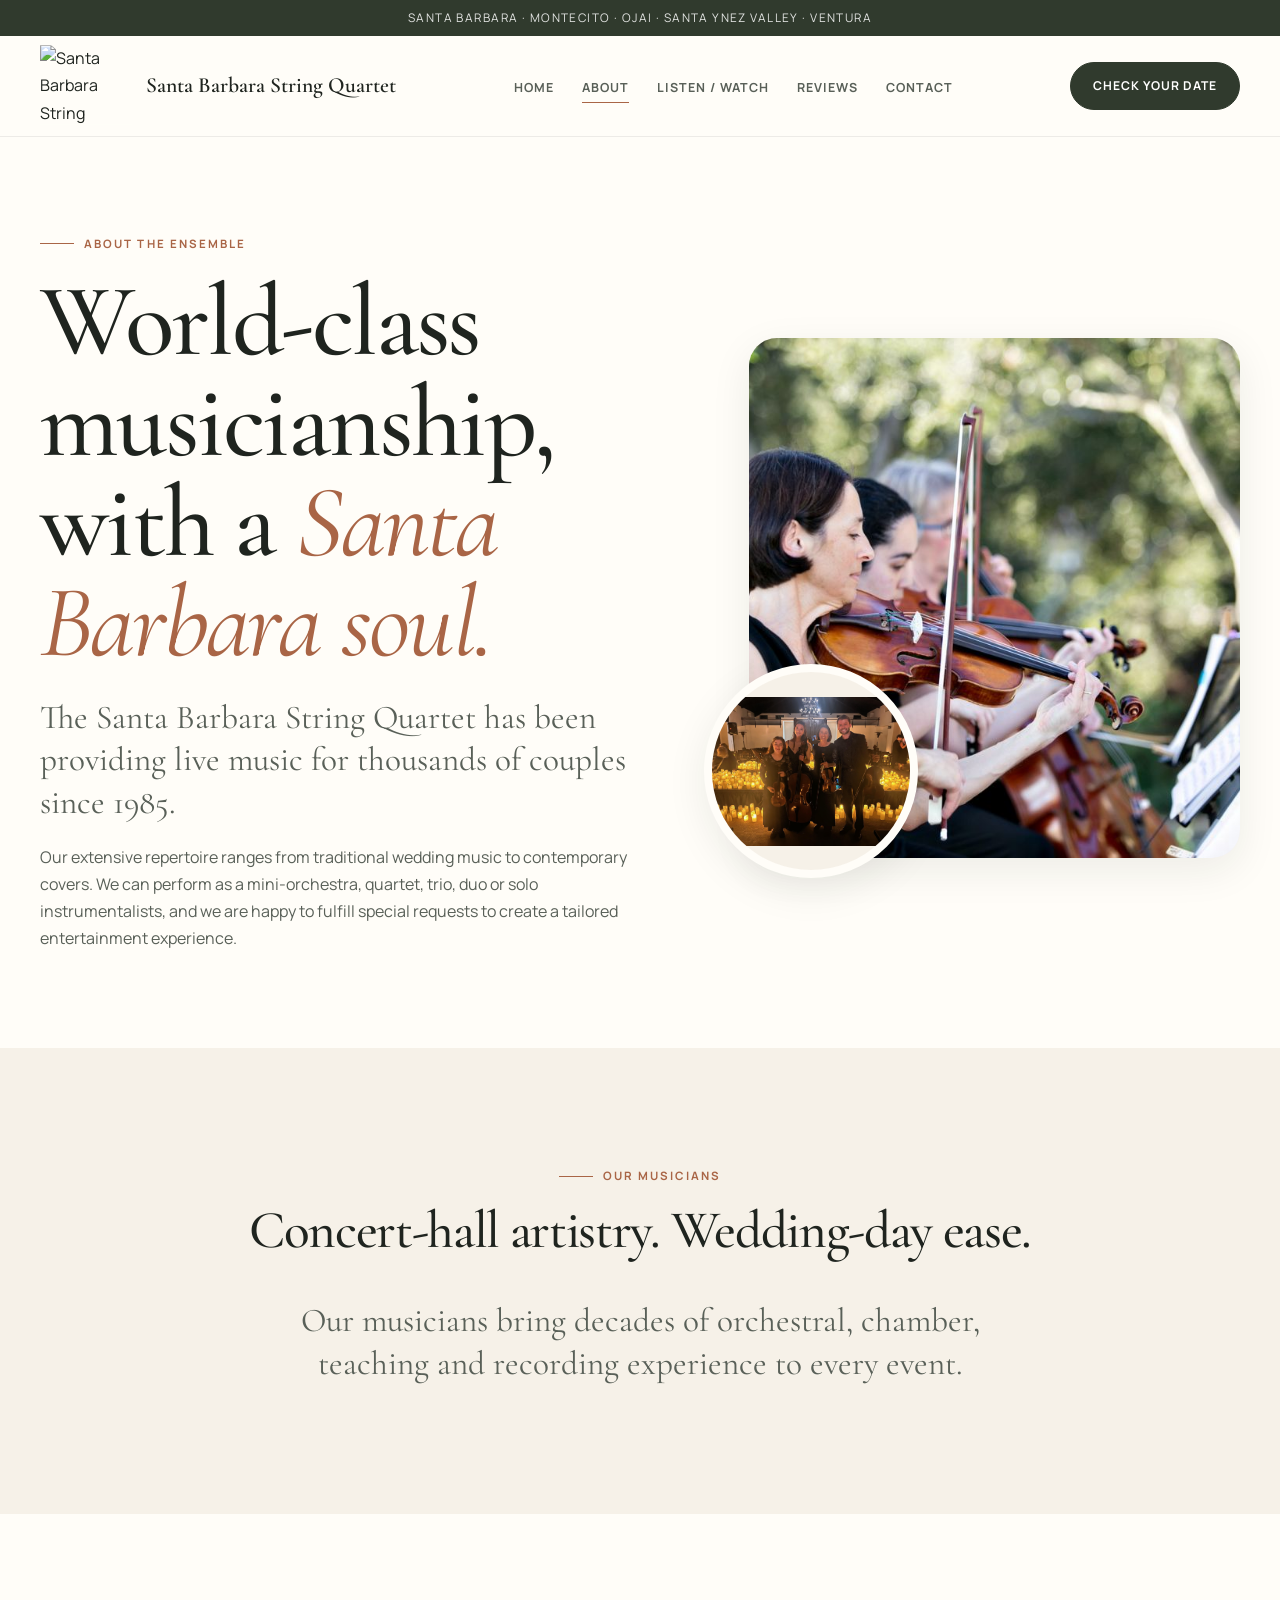
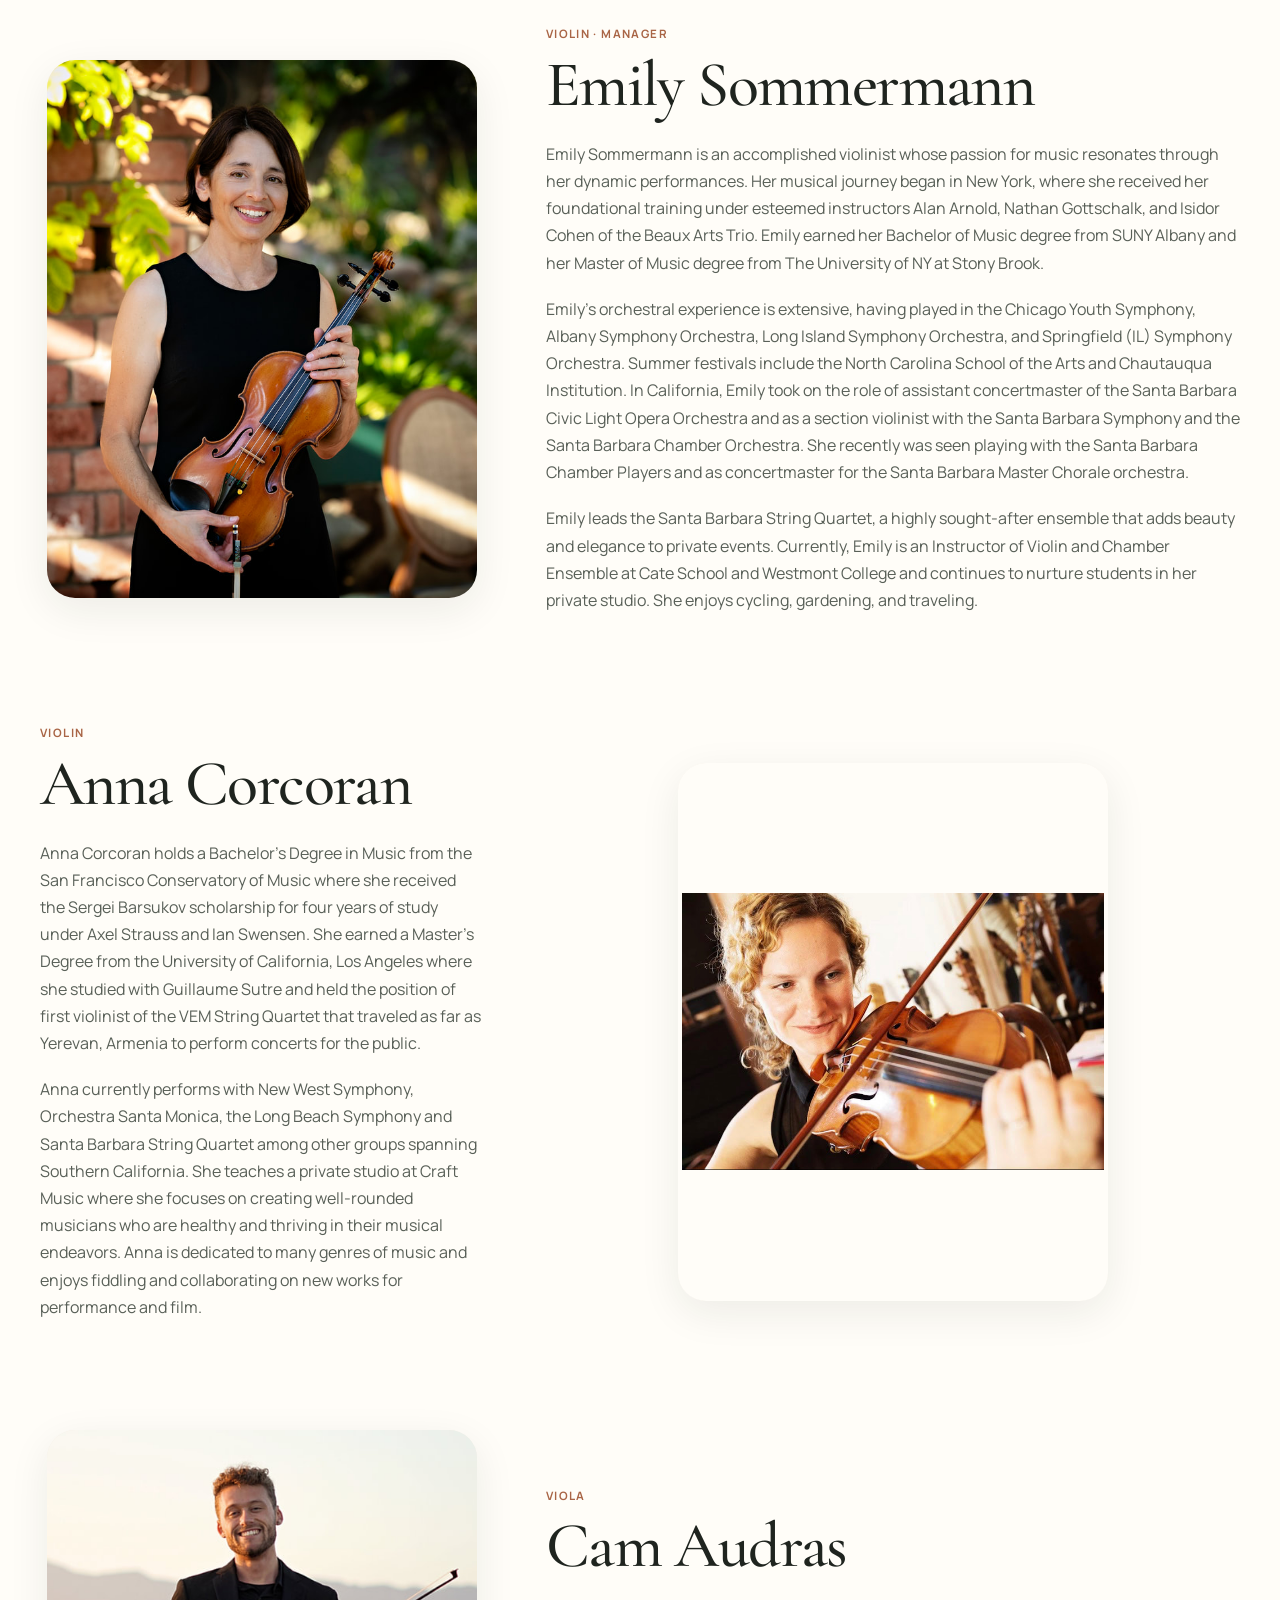
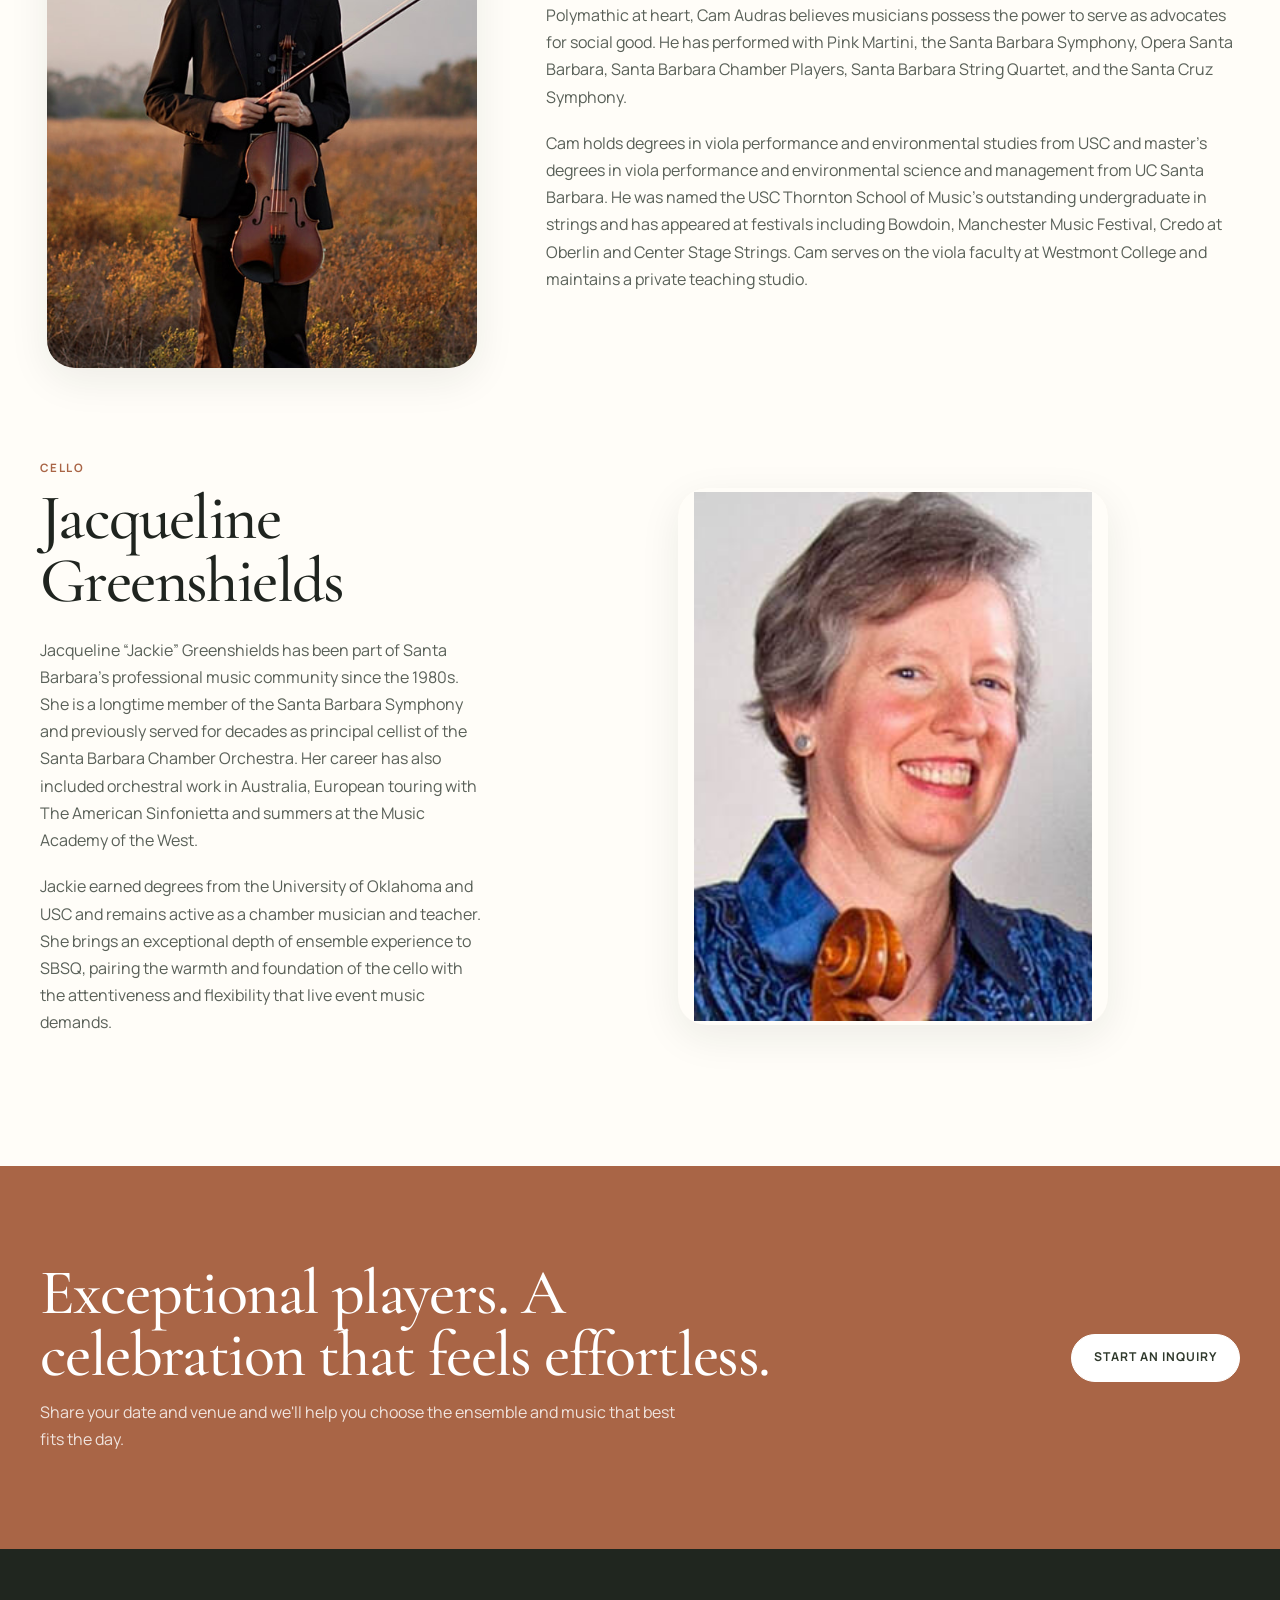
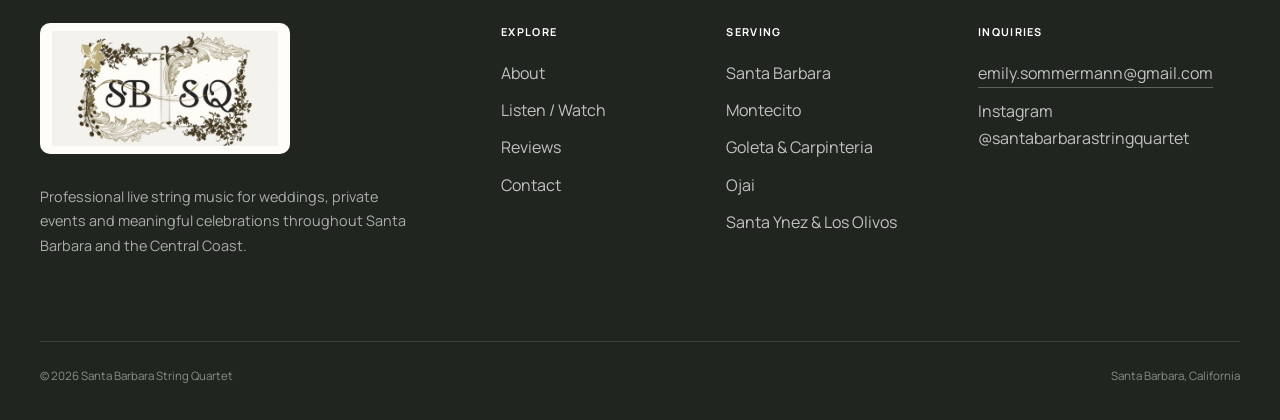
==== commit 7d34965a: "Remove phone number link from about.html Removed phone number link from about.html." ====
--- a/about.html
+++ b/about.html
@@ -441,12 +441,6 @@
             </li>
 
             <li>
-              <a href="tel:+18055708956">
-                (805) 570-8956
-              </a>
-            </li>
-
-            <li>
               <a
                 href="https://www.instagram.com/santabarbarastringquartet/"
                 target="_blank"
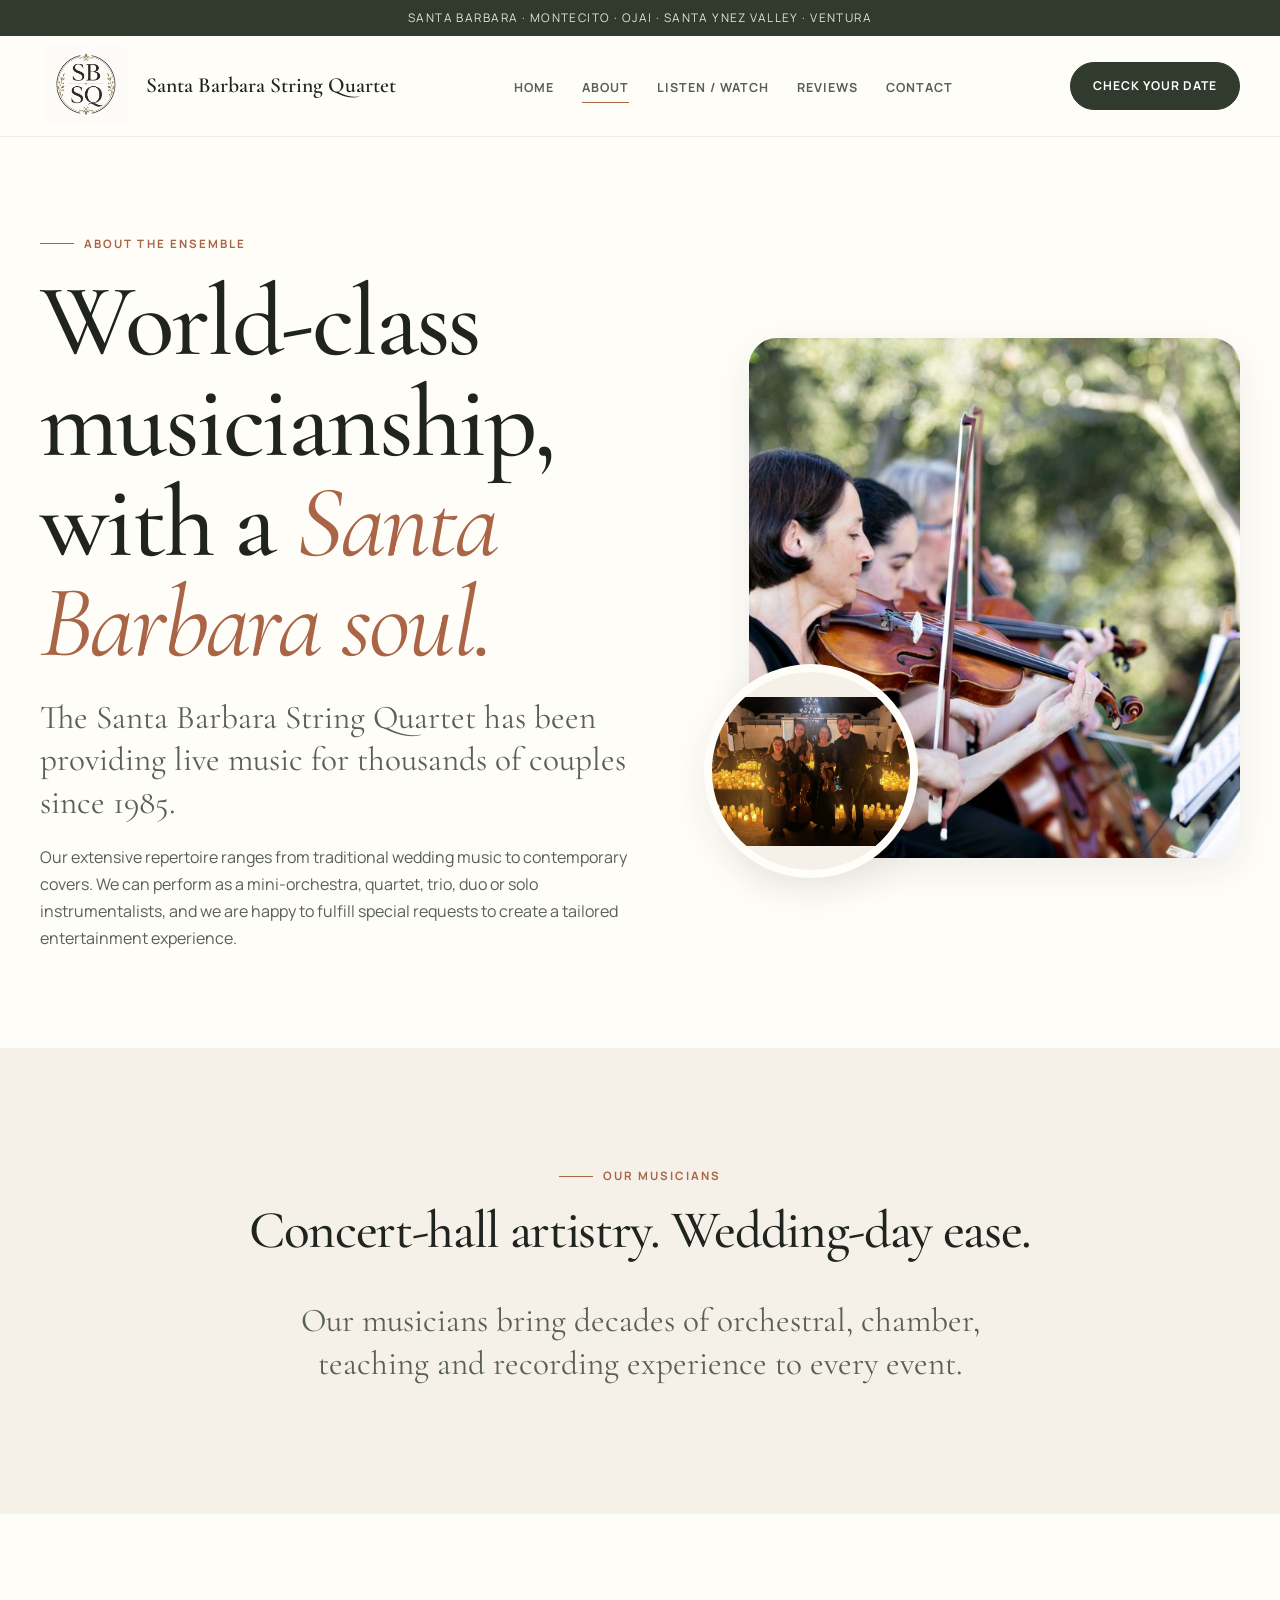
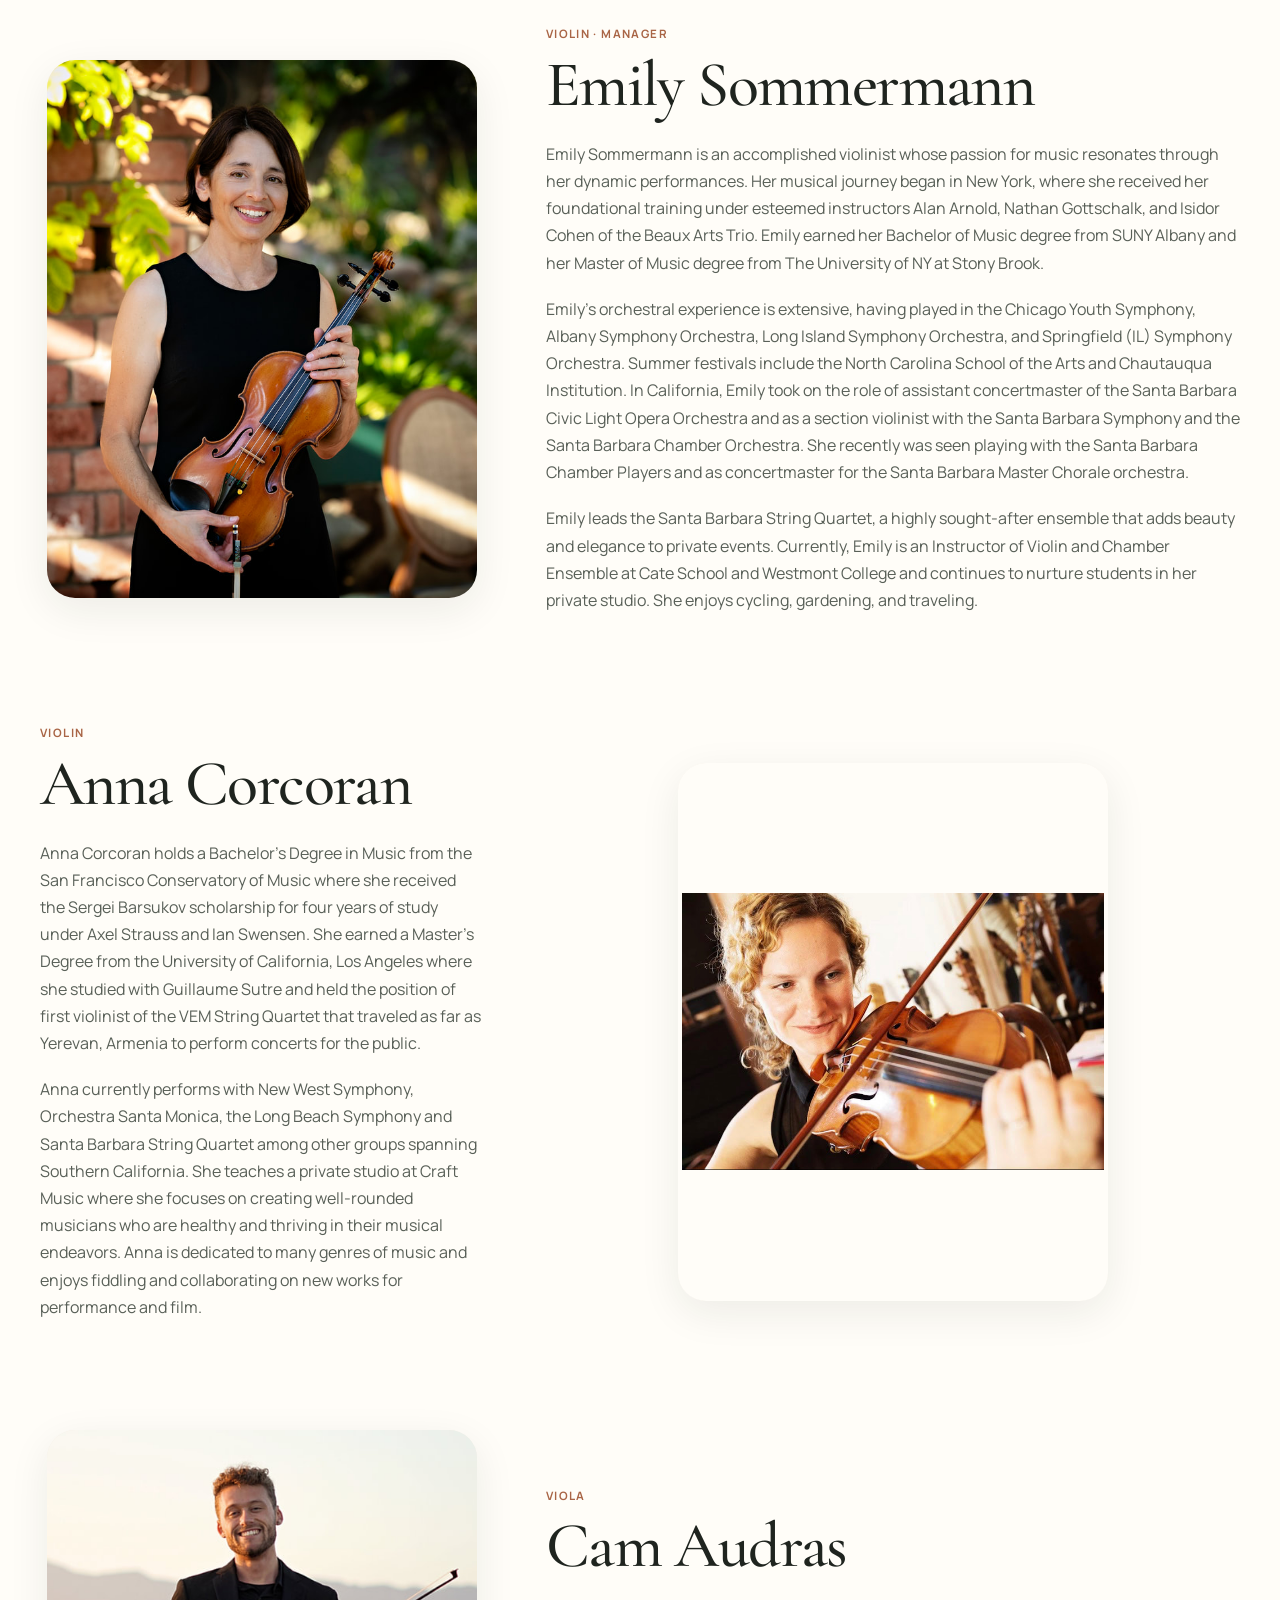
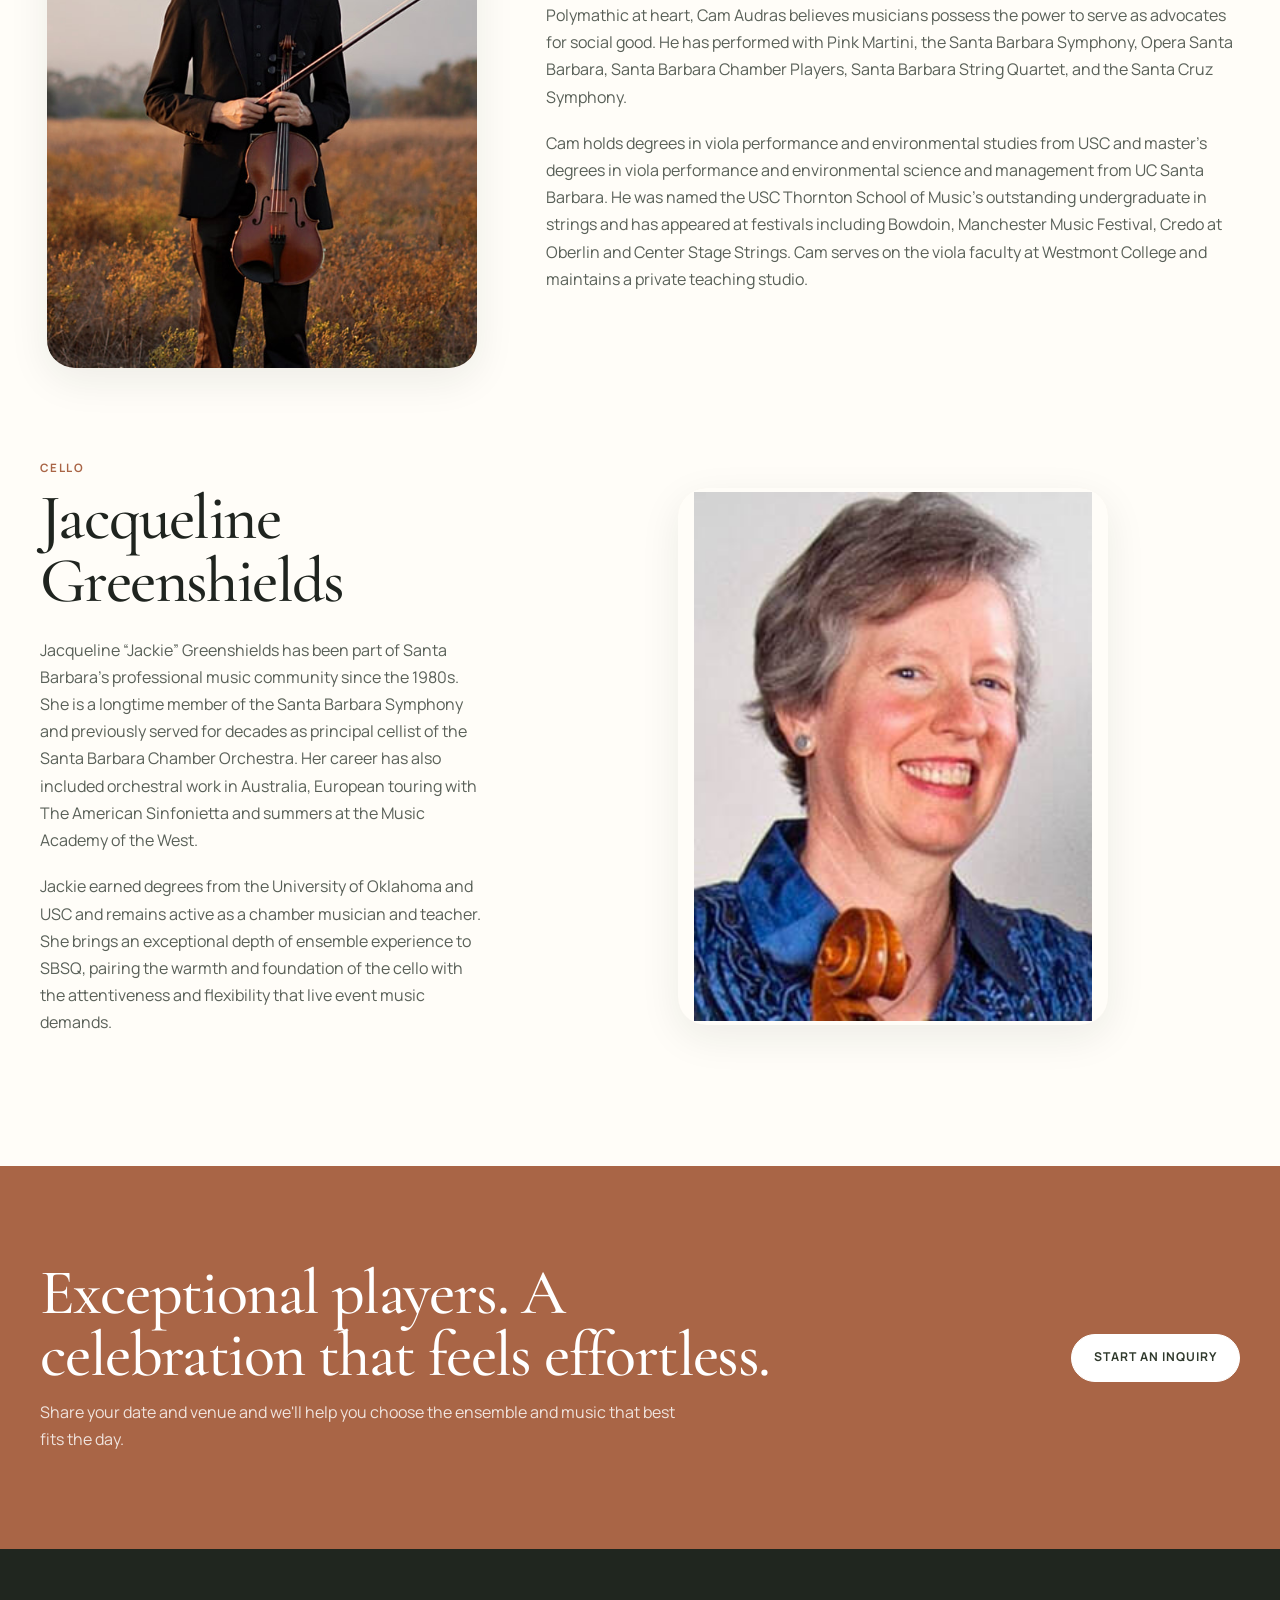
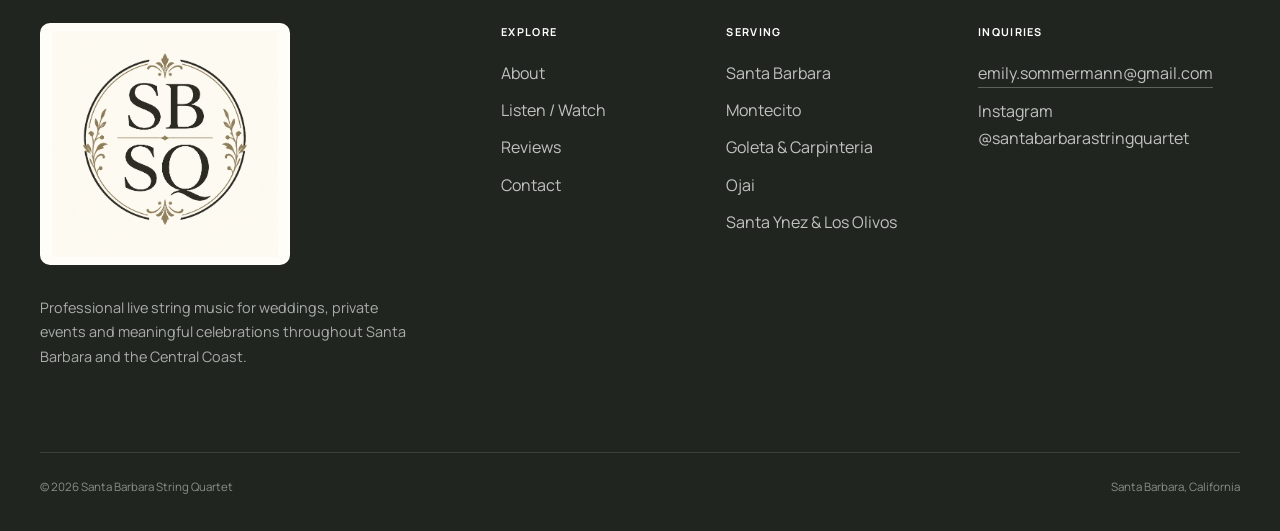
==== commit 3d52f4b1: "Update footer logo image source" ====
--- a/about.html
+++ b/about.html
@@ -392,7 +392,7 @@
           >
             <img
               class="footer-logo-original"
-              src="assets/images/logo-sbsq.png"
+              src="assets/images/logo-circle.png"
               alt="Santa Barbara String Quartet logo"
             >
           </a>
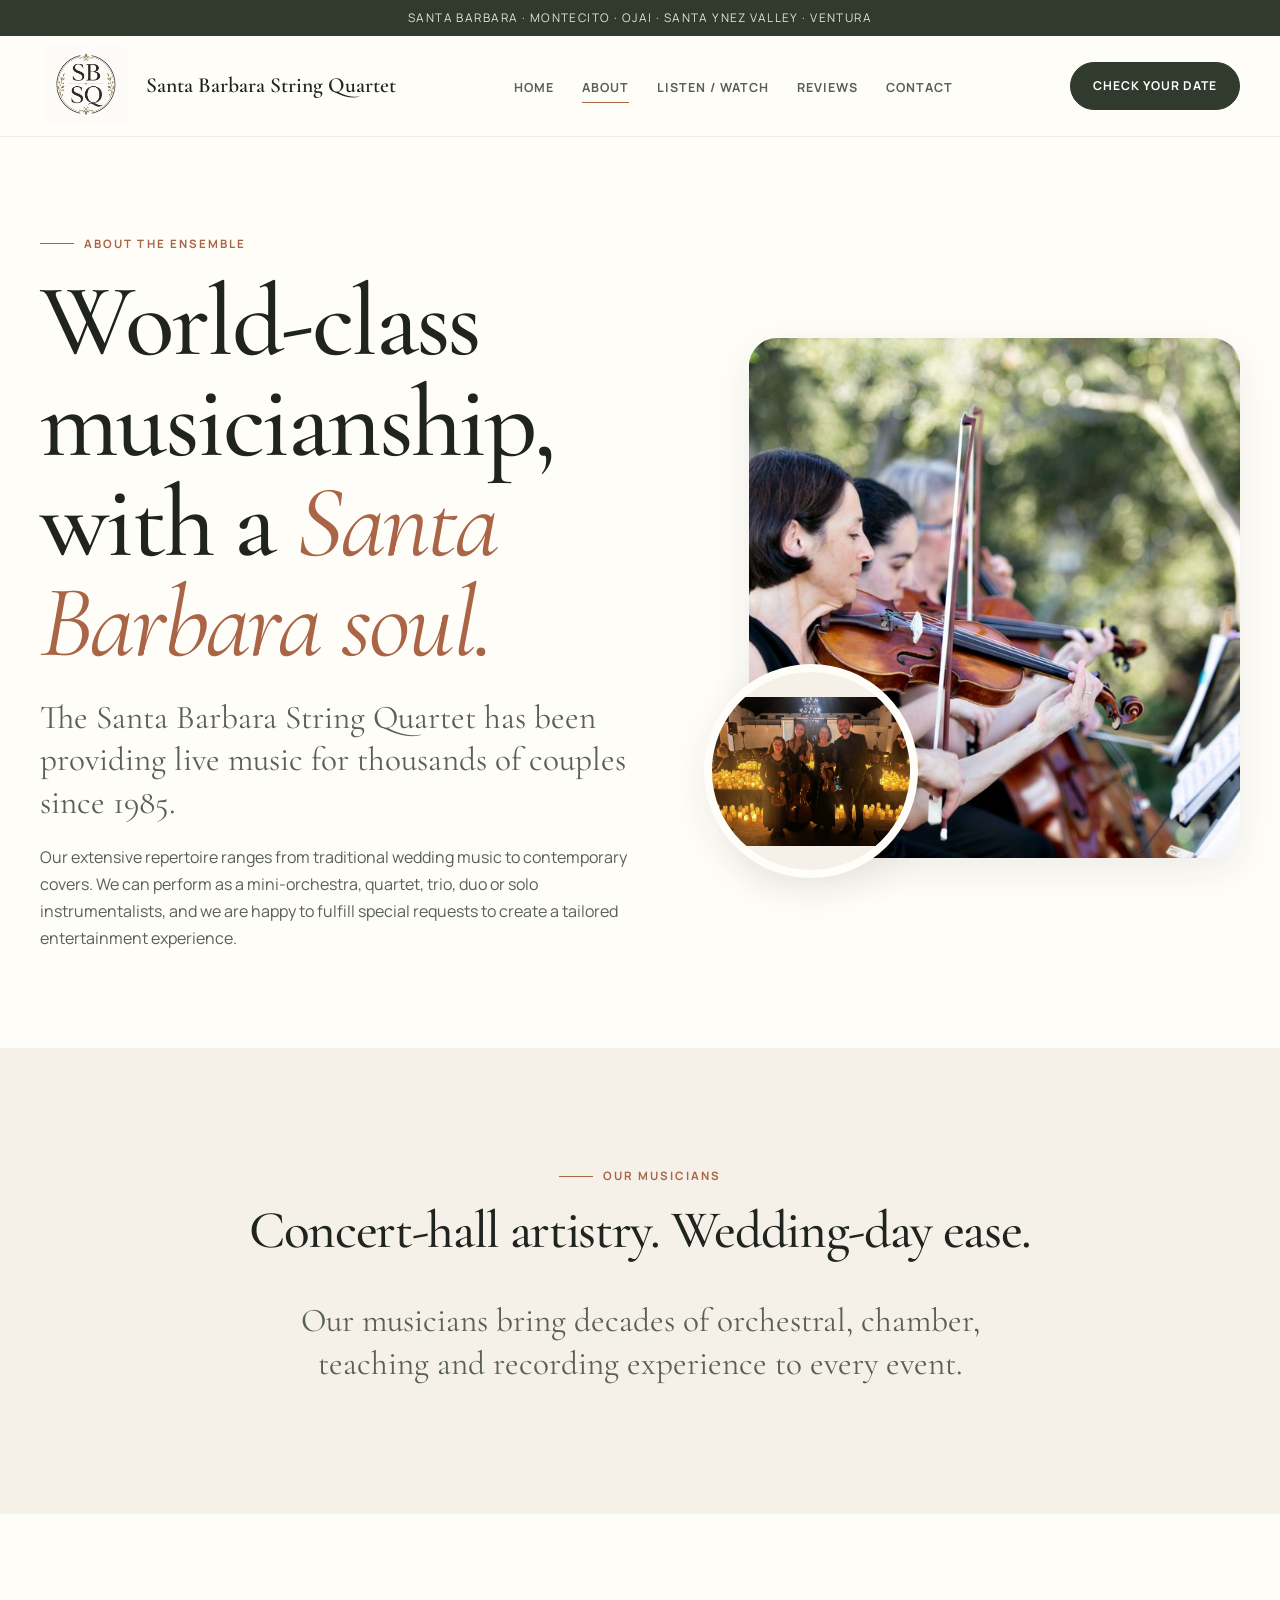
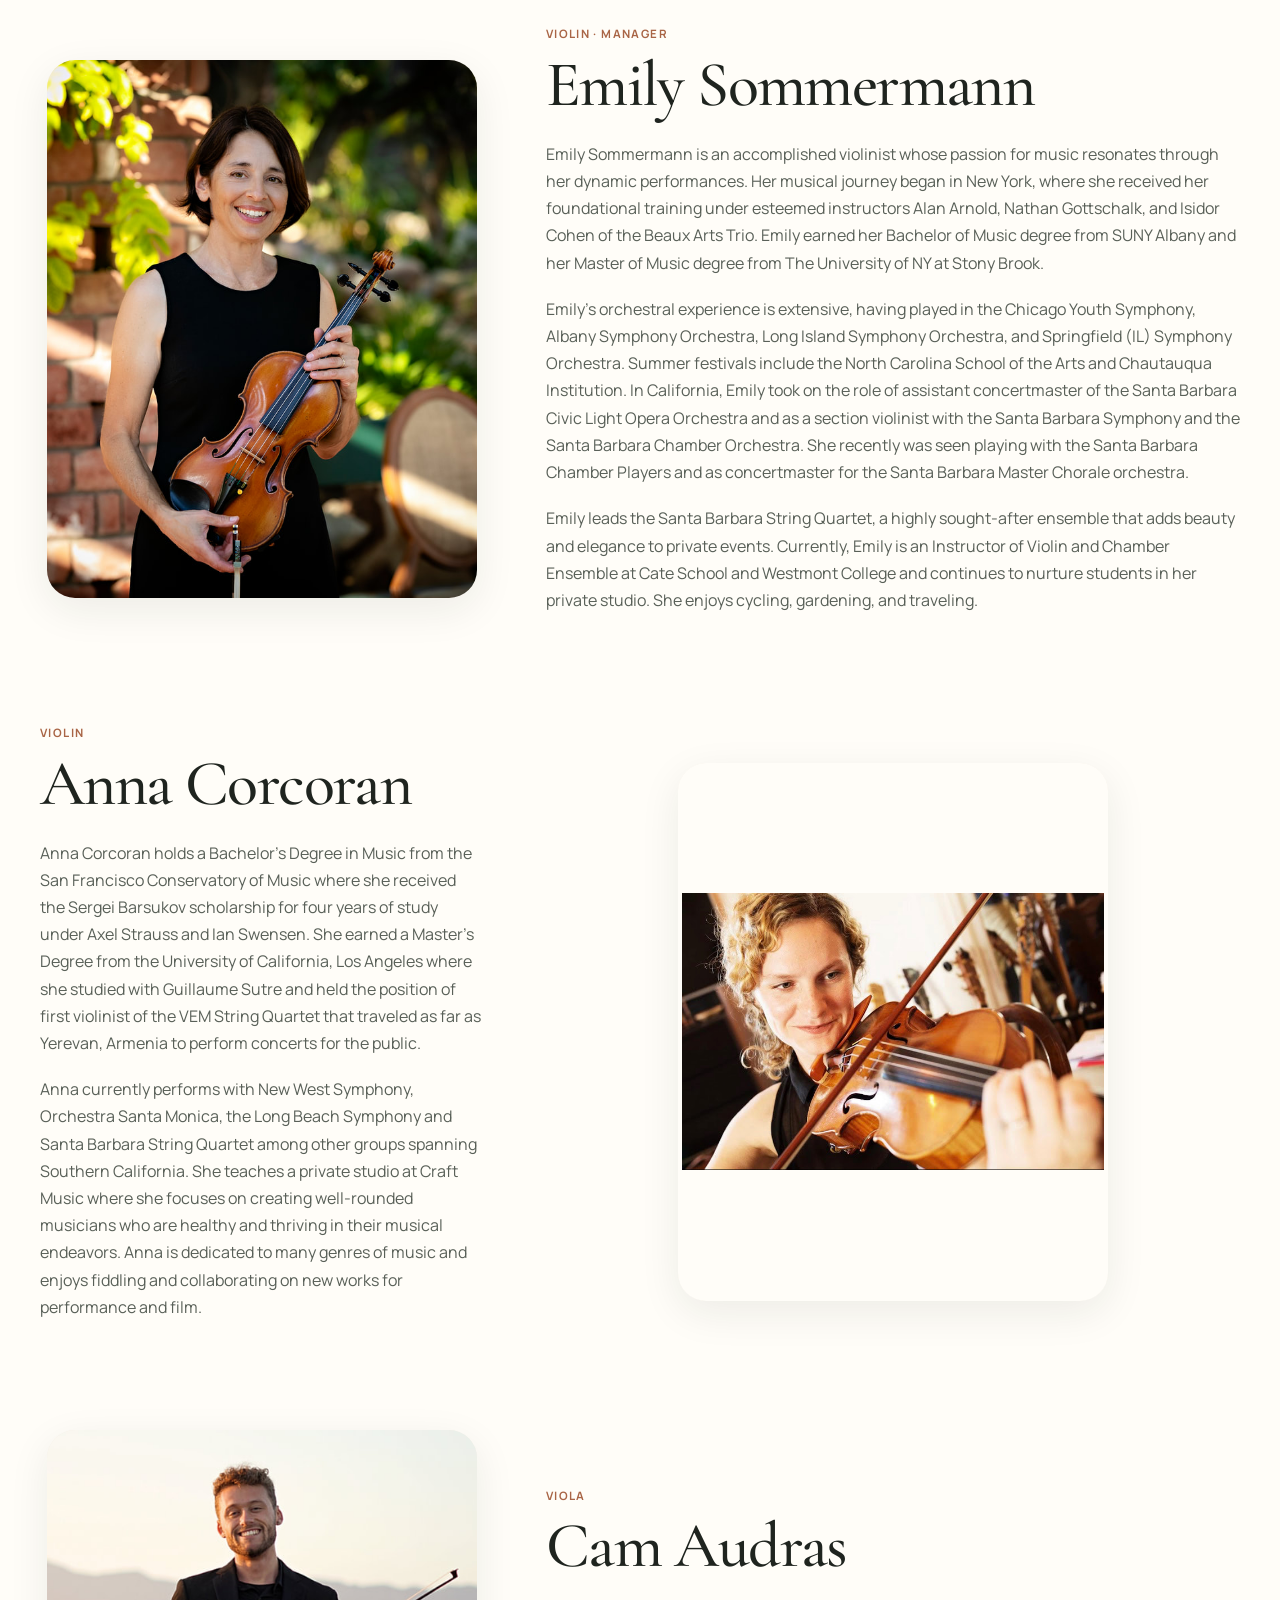
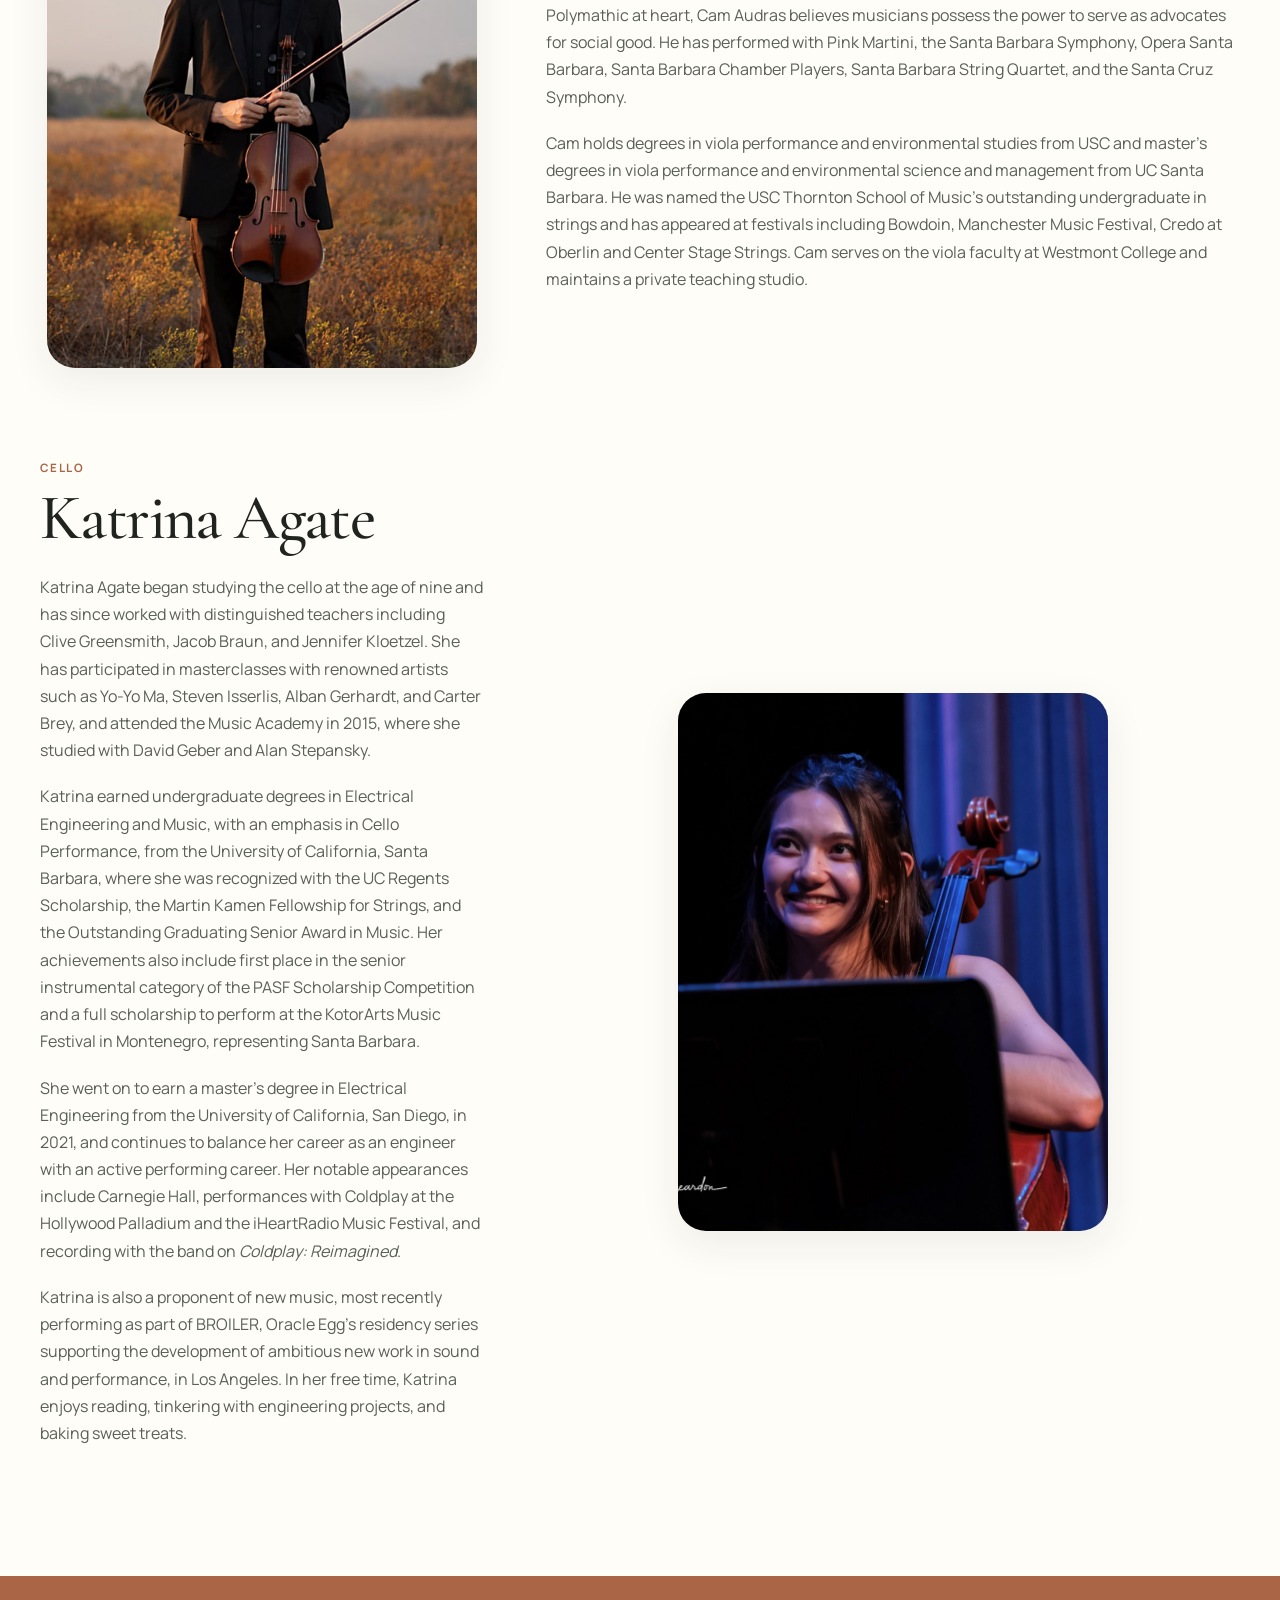
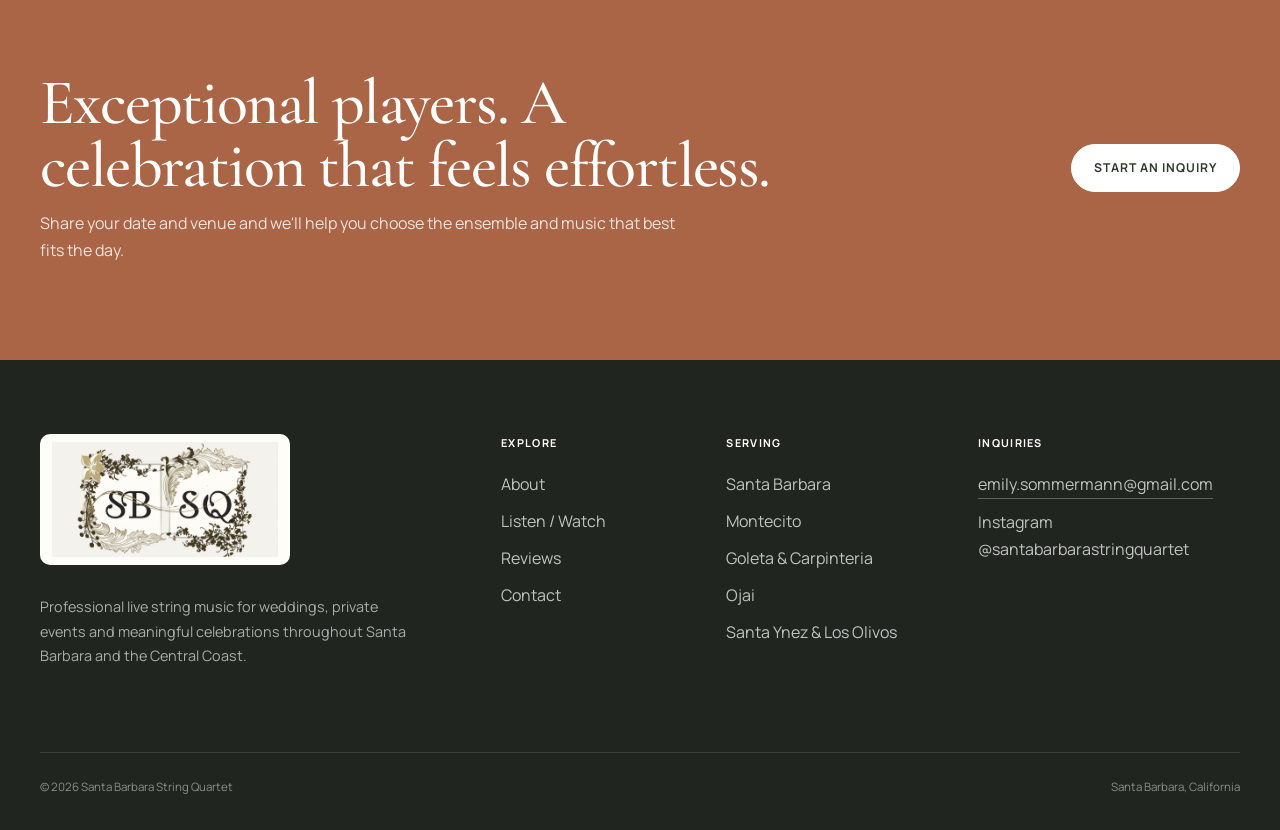
==== commit be6825f9: "Refactor about.html for improved structure and clarity" ====
--- a/about.html
+++ b/about.html
@@ -3,63 +3,26 @@
 <head>
   <meta charset="utf-8">
   <meta name="viewport" content="width=device-width, initial-scale=1">
-
   <title>About | Santa Barbara String Quartet</title>
-
-  <meta
-    name="description"
-    content="Meet the professional musicians of the Santa Barbara String Quartet and learn about our history serving Santa Barbara weddings and events since 1985."
-  >
-
-  <link
-    rel="canonical"
-    href="https://www.santabarbarastringquartet.com/about.html"
-  >
-
+  <meta name="description" content="Meet the professional musicians of the Santa Barbara String Quartet and learn about our history serving Santa Barbara weddings and events since 1985.">
+  <link rel="canonical" href="https://www.santabarbarastringquartet.com/about.html">
   <meta name="theme-color" content="#303a2d">
 
-  <!-- Browser favicon -->
-  <link
-    rel="icon"
-    type="image/png"
-    sizes="32x32"
-    href="assets/images/favicon-32x32.png"
-  >
-  <link
-    rel="shortcut icon"
-    type="image/png"
-    href="assets/images/favicon-32x32.png"
-  >
-
-  <!-- Social-sharing metadata -->
+  <!-- Browser tab only: simple, readable 32×32 favicon -->
+  <link rel="icon" type="image/png" sizes="32x32" href="assets/images/favicon-32x32.png">
+  <link rel="shortcut icon" type="image/png" href="assets/images/favicon-32x32.png">
+
   <meta property="og:type" content="website">
-  <meta
-    property="og:title"
-    content="About | Santa Barbara String Quartet"
-  >
-  <meta
-    property="og:description"
-    content="Meet the professional musicians of the Santa Barbara String Quartet and learn about our history serving Santa Barbara weddings and events since 1985."
-  >
-  <meta
-    property="og:image"
-    content="https://www.santabarbarastringquartet.com/assets/images/quartet-performance.jpg"
-  >
-
-  <!-- Fonts -->
+  <meta property="og:title" content="About | Santa Barbara String Quartet">
+  <meta property="og:description" content="Meet the professional musicians of the Santa Barbara String Quartet and learn about our history serving Santa Barbara weddings and events since 1985.">
+  <meta property="og:image" content="https://www.santabarbarastringquartet.com/assets/images/quartet-performance.jpg">
+
   <link rel="preconnect" href="https://fonts.googleapis.com">
   <link rel="preconnect" href="https://fonts.gstatic.com" crossorigin>
-  <link
-    href="https://fonts.googleapis.com/css2?family=Cormorant+Garamond:ital,wght@0,400;0,500;0,600;1,400;1,500&family=Manrope:wght@400;500;600;700&display=swap"
-    rel="stylesheet"
-  >
-
+  <link href="https://fonts.googleapis.com/css2?family=Cormorant+Garamond:ital,wght@0,400;0,500;0,600;1,400;1,500&family=Manrope:wght@400;500;600;700&display=swap" rel="stylesheet">
   <link rel="stylesheet" href="style.css">
 
-  <!--
-    Makes this heading slightly smaller without changing headings elsewhere.
-    It stays on one line on wider screens and wraps normally on mobile.
-  -->
+  <!-- Keep the musicians heading balanced without changing headings sitewide. -->
   <style>
     .musicians-intro h2 {
       font-size: clamp(2.6rem, 4.15vw, 4.55rem);
@@ -74,390 +37,286 @@
 </head>
 
 <body>
-  <a class="skip-link" href="#main">Skip to content</a>
-
-  <div class="announcement">
-    <div class="container">
-      Santa Barbara · Montecito · Ojai · Santa Ynez Valley · Ventura
-    </div>
+<a class="skip-link" href="#main">Skip to content</a>
+
+<div class="announcement">
+  <div class="container">Santa Barbara · Montecito · Ojai · Santa Ynez Valley · Ventura</div>
+</div>
+
+<header class="site-header">
+  <div class="container header-row">
+    <a class="brand" href="index.html" aria-label="Santa Barbara String Quartet home">
+      <img class="brand-logo" src="assets/images/logo-circle.png" alt="Santa Barbara String Quartet">
+      <span class="brand-name">Santa Barbara String Quartet</span>
+    </a>
+
+    <input class="nav-toggle" type="checkbox" id="nav-toggle" aria-label="Toggle menu">
+    <label class="nav-toggle-label" for="nav-toggle" aria-hidden="true"><span></span></label>
+
+    <nav class="site-nav" aria-label="Primary navigation">
+      <ul>
+        <li><a href="index.html">Home</a></li>
+        <li><a href="about.html" aria-current="page">About</a></li>
+        <li><a href="listenwatch.html">Listen / Watch</a></li>
+        <li><a href="reviews.html">Reviews</a></li>
+        <li><a href="contact.html">Contact</a></li>
+      </ul>
+    </nav>
+
+    <a class="button header-cta" href="contact.html">Check your date</a>
   </div>
-
-  <header class="site-header">
-    <div class="container header-row">
-      <a
-        class="brand"
-        href="index.html"
-        aria-label="Santa Barbara String Quartet home"
-      >
-        <img
-          class="brand-logo"
-          src="assets/images/logo-circle.png"
-          alt="Santa Barbara String Quartet"
-        >
-        <span class="brand-name">Santa Barbara String Quartet</span>
-      </a>
-
-      <input
-        class="nav-toggle"
-        type="checkbox"
-        id="nav-toggle"
-        aria-label="Toggle menu"
-      >
-
-      <label
-        class="nav-toggle-label"
-        for="nav-toggle"
-        aria-hidden="true"
-      >
-        <span></span>
-      </label>
-
-      <nav class="site-nav" aria-label="Primary navigation">
-        <ul>
+</header>
+
+<main id="main">
+
+  <section class="page-hero">
+    <div class="container page-hero-grid">
+      <div>
+        <span class="eyebrow">About the ensemble</span>
+        <h1>World-class musicianship, with a <em>Santa Barbara soul.</em></h1>
+
+        <p class="lede">
+          The Santa Barbara String Quartet has been providing live music
+          for thousands of couples since 1985.
+        </p>
+
+        <p class="section-copy">
+          Our extensive repertoire ranges from traditional wedding music
+          to contemporary covers. We can perform as a mini-orchestra,
+          quartet, trio, duo or solo instrumentalists, and we are happy
+          to fulfill special requests to create a tailored entertainment experience.
+        </p>
+      </div>
+
+      <div class="page-hero-media">
+        <div class="image-frame">
+          <img src="assets/images/quartet-performance.jpg" alt="Santa Barbara String Quartet performing outdoors">
+        </div>
+
+        <div class="mini-image">
+          <img class="fit-contain" src="assets/images/candlelight-quartet.png" alt="Santa Barbara String Quartet at a candlelight concert">
+        </div>
+      </div>
+    </div>
+  </section>
+
+  <section class="section section--cream musicians-intro">
+    <div class="container center">
+      <span class="eyebrow">Our musicians</span>
+      <h2>Concert-hall artistry. Wedding-day ease.</h2>
+
+      <p class="lede">
+        Our musicians bring decades of orchestral, chamber, teaching and
+        recording experience to every event.
+      </p>
+    </div>
+  </section>
+
+  <section class="section">
+    <div class="container bio-list">
+
+      <!-- Emily Sommermann -->
+      <article class="bio-card">
+        <div class="bio-photo">
+          <img src="assets/images/emily-sommermann.jpg" alt="Emily Sommermann holding a violin">
+        </div>
+
+        <div class="bio-copy">
+          <div class="bio-role">Violin · Manager</div>
+          <h2>Emily Sommermann</h2>
+
+          <p>
+            Emily Sommermann is an accomplished violinist whose passion for music resonates through her dynamic performances.
+            Her musical journey began in New York, where she received her foundational training under esteemed instructors
+            Alan Arnold, Nathan Gottschalk, and Isidor Cohen of the Beaux Arts Trio. Emily earned her Bachelor of Music degree
+            from SUNY Albany and her Master of Music degree from The University of NY at Stony Brook.
+          </p>
+
+          <p>
+            Emily's orchestral experience is extensive, having played in the Chicago Youth Symphony, Albany Symphony Orchestra,
+            Long Island Symphony Orchestra, and Springfield (IL) Symphony Orchestra. Summer festivals include the North Carolina
+            School of the Arts and Chautauqua Institution. In California, Emily took on the role of assistant concertmaster of the
+            Santa Barbara Civic Light Opera Orchestra and as a section violinist with the Santa Barbara Symphony and the Santa Barbara
+            Chamber Orchestra. She recently was seen playing with the Santa Barbara Chamber Players and as concertmaster for the
+            Santa Barbara Master Chorale orchestra.
+          </p>
+
+          <p>
+            Emily leads the Santa Barbara String Quartet, a highly sought-after ensemble that adds beauty and elegance to private events.
+            Currently, Emily is an Instructor of Violin and Chamber Ensemble at Cate School and Westmont College and continues to nurture
+            students in her private studio. She enjoys cycling, gardening, and traveling.
+          </p>
+        </div>
+      </article>
+
+      <!-- Anna Corcoran -->
+      <article class="bio-card">
+        <div class="bio-photo bio-photo--anna">
+          <img src="assets/images/anna-corcoran.jpeg" alt="Anna Corcoran playing violin">
+        </div>
+
+        <div class="bio-copy">
+          <div class="bio-role">Violin</div>
+          <h2>Anna Corcoran</h2>
+
+          <p>
+            Anna Corcoran holds a Bachelor's Degree in Music from the San Francisco Conservatory of Music where she received the
+            Sergei Barsukov scholarship for four years of study under Axel Strauss and Ian Swensen. She earned a Master's Degree from
+            the University of California, Los Angeles where she studied with Guillaume Sutre and held the position of first violinist
+            of the VEM String Quartet that traveled as far as Yerevan, Armenia to perform concerts for the public.
+          </p>
+
+          <p>
+            Anna currently performs with New West Symphony, Orchestra Santa Monica, the Long Beach Symphony and Santa Barbara String Quartet
+            among other groups spanning Southern California. She teaches a private studio at Craft Music where she focuses on creating
+            well-rounded musicians who are healthy and thriving in their musical endeavors. Anna is dedicated to many genres of music
+            and enjoys fiddling and collaborating on new works for performance and film.
+          </p>
+        </div>
+      </article>
+
+      <!-- Cam Audras -->
+      <article class="bio-card">
+        <div class="bio-photo">
+          <img src="assets/images/cam-audras.jpg" alt="Cam Audras holding a viola">
+        </div>
+
+        <div class="bio-copy">
+          <div class="bio-role">Viola</div>
+          <h2>Cam Audras</h2>
+
+          <p>
+            Polymathic at heart, Cam Audras believes musicians possess the power to serve as advocates for social good.
+            He has performed with Pink Martini, the Santa Barbara Symphony, Opera Santa Barbara, Santa Barbara Chamber Players,
+            Santa Barbara String Quartet, and the Santa Cruz Symphony.
+          </p>
+
+          <p>
+            Cam holds degrees in viola performance and environmental studies from USC and master's degrees in viola performance
+            and environmental science and management from UC Santa Barbara. He was named the USC Thornton School of Music's
+            outstanding undergraduate in strings and has appeared at festivals including Bowdoin, Manchester Music Festival,
+            Credo at Oberlin and Center Stage Strings. Cam serves on the viola faculty at Westmont College and maintains a private
+            teaching studio.
+          </p>
+        </div>
+      </article>
+
+      <!-- Katrina Agate -->
+      <article class="bio-card">
+        <div class="bio-photo">
+          <img src="assets/images/KatrinaPortrait.jpg" alt="Katrina Agate performing on cello">
+        </div>
+
+        <div class="bio-copy">
+          <div class="bio-role">Cello</div>
+          <h2>Katrina Agate</h2>
+
+          <p>
+            Katrina Agate began studying the cello at the age of nine and has since worked with distinguished teachers including
+            Clive Greensmith, Jacob Braun, and Jennifer Kloetzel. She has participated in masterclasses with renowned artists such
+            as Yo-Yo Ma, Steven Isserlis, Alban Gerhardt, and Carter Brey, and attended the Music Academy in 2015, where she studied
+            with David Geber and Alan Stepansky.
+          </p>
+
+          <p>
+            Katrina earned undergraduate degrees in Electrical Engineering and Music, with an emphasis in Cello Performance,
+            from the University of California, Santa Barbara, where she was recognized with the UC Regents Scholarship,
+            the Martin Kamen Fellowship for Strings, and the Outstanding Graduating Senior Award in Music. Her achievements also
+            include first place in the senior instrumental category of the PASF Scholarship Competition and a full scholarship
+            to perform at the KotorArts Music Festival in Montenegro, representing Santa Barbara.
+          </p>
+
+          <p>
+            She went on to earn a master’s degree in Electrical Engineering from the University of California, San Diego, in 2021,
+            and continues to balance her career as an engineer with an active performing career. Her notable appearances include
+            Carnegie Hall, performances with Coldplay at the Hollywood Palladium and the iHeartRadio Music Festival, and recording
+            with the band on <em>Coldplay: Reimagined</em>.
+          </p>
+
+          <p>
+            Katrina is also a proponent of new music, most recently performing as part of BROILER, Oracle Egg’s residency series
+            supporting the development of ambitious new work in sound and performance, in Los Angeles. In her free time, Katrina
+            enjoys reading, tinkering with engineering projects, and baking sweet treats.
+          </p>
+        </div>
+      </article>
+
+    </div>
+  </section>
+
+  <section class="site-cta">
+    <div class="container site-cta-inner">
+      <div>
+        <h2>Exceptional players. A celebration that feels effortless.</h2>
+        <p>Share your date and venue and we'll help you choose the ensemble and music that best fits the day.</p>
+      </div>
+
+      <a class="button button--light" href="contact.html">Start an inquiry</a>
+    </div>
+  </section>
+
+</main>
+
+<footer class="site-footer">
+  <div class="container">
+    <div class="footer-grid">
+
+      <div class="footer-brand">
+        <a class="footer-logo-card" href="index.html" aria-label="Santa Barbara String Quartet home">
+          <img class="footer-logo-original" src="assets/images/logo-sbsq.png" alt="Santa Barbara String Quartet logo">
+        </a>
+
+        <p>
+          Professional live string music for weddings, private events and
+          meaningful celebrations throughout Santa Barbara and the Central Coast.
+        </p>
+      </div>
+
+      <div>
+        <div class="footer-title">Explore</div>
+        <ul class="footer-list">
+          <li><a href="about.html">About</a></li>
+          <li><a href="listenwatch.html">Listen / Watch</a></li>
+          <li><a href="reviews.html">Reviews</a></li>
+          <li><a href="contact.html">Contact</a></li>
+        </ul>
+      </div>
+
+      <div>
+        <div class="footer-title">Serving</div>
+        <ul class="footer-list">
+          <li>Santa Barbara</li>
+          <li>Montecito</li>
+          <li>Goleta & Carpinteria</li>
+          <li>Ojai</li>
+          <li>Santa Ynez & Los Olivos</li>
+        </ul>
+      </div>
+
+      <div>
+        <div class="footer-title">Inquiries</div>
+        <ul class="footer-list">
           <li>
-            <a href="index.html">Home</a>
+            <a class="footer-email" href="mailto:emily.sommermann@gmail.com">
+              emily.sommermann@gmail.com
+            </a>
           </li>
           <li>
-            <a href="about.html" aria-current="page">About</a>
-          </li>
-          <li>
-            <a href="listenwatch.html">Listen / Watch</a>
-          </li>
-          <li>
-            <a href="reviews.html">Reviews</a>
-          </li>
-          <li>
-            <a href="contact.html">Contact</a>
+            <a href="https://www.instagram.com/santabarbarastringquartet/" target="_blank" rel="noopener">
+              Instagram @santabarbarastringquartet
+            </a>
           </li>
         </ul>
-      </nav>
-
-      <a class="button header-cta" href="contact.html">
-        Check your date
-      </a>
-    </div>
-  </header>
-
-  <main id="main">
-    <!-- About introduction -->
-    <section class="page-hero">
-      <div class="container page-hero-grid">
-        <div>
-          <span class="eyebrow">About the ensemble</span>
-
-          <h1>
-            World-class musicianship, with a
-            <em>Santa Barbara soul.</em>
-          </h1>
-
-          <p class="lede">
-            The Santa Barbara String Quartet has been providing live music
-            for thousands of couples since 1985.
-          </p>
-
-          <p class="section-copy">
-            Our extensive repertoire ranges from traditional wedding music
-            to contemporary covers. We can perform as a mini-orchestra,
-            quartet, trio, duo or solo instrumentalists, and we are happy
-            to fulfill special requests to create a tailored entertainment
-            experience.
-          </p>
-        </div>
-
-        <div class="page-hero-media">
-          <div class="image-frame">
-            <img
-              src="assets/images/quartet-performance.jpg"
-              alt="Santa Barbara String Quartet performing outdoors"
-            >
-          </div>
-
-          <div class="mini-image">
-            <img
-              class="fit-contain"
-              src="assets/images/candlelight-quartet.png"
-              alt="Santa Barbara String Quartet at a candlelight concert"
-            >
-          </div>
-        </div>
-      </div>
-    </section>
-
-    <!-- Musicians introduction -->
-    <section class="section section--cream musicians-intro">
-      <div class="container center">
-        <span class="eyebrow">Our musicians</span>
-
-        <h2>
-          Concert-hall artistry. Wedding-day ease.
-        </h2>
-
-        <p class="lede">
-          Our musicians bring decades of orchestral, chamber, teaching and
-          recording experience to every event.
-        </p>
-      </div>
-    </section>
-
-    <!-- Musician biographies -->
-    <section class="section">
-      <div class="container bio-list">
-        <!-- Emily Sommermann -->
-        <article class="bio-card">
-          <div class="bio-photo">
-            <img
-              src="assets/images/emily-sommermann.jpg"
-              alt="Emily Sommermann holding a violin"
-            >
-          </div>
-
-          <div class="bio-copy">
-            <div class="bio-role">Violin · Manager</div>
-
-            <h2>Emily Sommermann</h2>
-
-            <p>
-              Emily Sommermann is an accomplished violinist whose passion for
-              music resonates through her dynamic performances. Her musical
-              journey began in New York, where she received her foundational
-              training under esteemed instructors Alan Arnold, Nathan
-              Gottschalk, and Isidor Cohen of the Beaux Arts Trio. Emily
-              earned her Bachelor of Music degree from SUNY Albany and her
-              Master of Music degree from The University of NY at Stony Brook.
-            </p>
-
-            <p>
-              Emily's orchestral experience is extensive, having played in
-              the Chicago Youth Symphony, Albany Symphony Orchestra, Long
-              Island Symphony Orchestra, and Springfield (IL) Symphony
-              Orchestra. Summer festivals include the North Carolina School
-              of the Arts and Chautauqua Institution. In California, Emily
-              took on the role of assistant concertmaster of the Santa Barbara
-              Civic Light Opera Orchestra and as a section violinist with the
-              Santa Barbara Symphony and the Santa Barbara Chamber Orchestra.
-              She recently was seen playing with the Santa Barbara Chamber
-              Players and as concertmaster for the Santa Barbara Master
-              Chorale orchestra.
-            </p>
-
-            <p>
-              Emily leads the Santa Barbara String Quartet, a highly
-              sought-after ensemble that adds beauty and elegance to private
-              events. Currently, Emily is an Instructor of Violin and Chamber
-              Ensemble at Cate School and Westmont College and continues to
-              nurture students in her private studio. She enjoys cycling,
-              gardening, and traveling.
-            </p>
-          </div>
-        </article>
-
-        <!-- Anna Corcoran -->
-        <article class="bio-card">
-          <div class="bio-photo bio-photo--anna">
-            <img
-              src="assets/images/anna-corcoran.jpeg"
-              alt="Anna Corcoran playing violin"
-            >
-          </div>
-
-          <div class="bio-copy">
-            <div class="bio-role">Violin</div>
-
-            <h2>Anna Corcoran</h2>
-
-            <p>
-              Anna Corcoran holds a Bachelor's Degree in Music from the San
-              Francisco Conservatory of Music where she received the Sergei
-              Barsukov scholarship for four years of study under Axel Strauss
-              and Ian Swensen. She earned a Master's Degree from the University
-              of California, Los Angeles where she studied with Guillaume
-              Sutre and held the position of first violinist of the VEM String
-              Quartet that traveled as far as Yerevan, Armenia to perform
-              concerts for the public.
-            </p>
-
-            <p>
-              Anna currently performs with New West Symphony, Orchestra Santa
-              Monica, the Long Beach Symphony and Santa Barbara String Quartet
-              among other groups spanning Southern California. She teaches a
-              private studio at Craft Music where she focuses on creating
-              well-rounded musicians who are healthy and thriving in their
-              musical endeavors. Anna is dedicated to many genres of music
-              and enjoys fiddling and collaborating on new works for
-              performance and film.
-            </p>
-          </div>
-        </article>
-
-        <!-- Cam Audras -->
-        <article class="bio-card">
-          <div class="bio-photo">
-            <img
-              src="assets/images/cam-audras.jpg"
-              alt="Cam Audras holding a viola"
-            >
-          </div>
-
-          <div class="bio-copy">
-            <div class="bio-role">Viola</div>
-
-            <h2>Cam Audras</h2>
-
-            <p>
-              Polymathic at heart, Cam Audras believes musicians possess the
-              power to serve as advocates for social good. He has performed
-              with Pink Martini, the Santa Barbara Symphony, Opera Santa
-              Barbara, Santa Barbara Chamber Players, Santa Barbara String
-              Quartet, and the Santa Cruz Symphony.
-            </p>
-
-            <p>
-              Cam holds degrees in viola performance and environmental studies
-              from USC and master's degrees in viola performance and
-              environmental science and management from UC Santa Barbara. He
-              was named the USC Thornton School of Music's outstanding
-              undergraduate in strings and has appeared at festivals including
-              Bowdoin, Manchester Music Festival, Credo at Oberlin and Center
-              Stage Strings. Cam serves on the viola faculty at Westmont
-              College and maintains a private teaching studio.
-            </p>
-          </div>
-        </article>
-
-        <!-- Jacqueline Greenshields -->
-        <article class="bio-card">
-          <div class="bio-photo bio-photo--jackie">
-            <img
-              src="assets/images/jacqueline-greenshields.jpeg"
-              alt="Jacqueline Greenshields with cello"
-            >
-          </div>
-
-          <div class="bio-copy">
-            <div class="bio-role">Cello</div>
-
-            <h2>Jacqueline Greenshields</h2>
-
-            <p>
-              Jacqueline “Jackie” Greenshields has been part of Santa Barbara's
-              professional music community since the 1980s. She is a longtime
-              member of the Santa Barbara Symphony and previously served for
-              decades as principal cellist of the Santa Barbara Chamber
-              Orchestra. Her career has also included orchestral work in
-              Australia, European touring with The American Sinfonietta and
-              summers at the Music Academy of the West.
-            </p>
-
-            <p>
-              Jackie earned degrees from the University of Oklahoma and USC
-              and remains active as a chamber musician and teacher. She brings
-              an exceptional depth of ensemble experience to SBSQ, pairing the
-              warmth and foundation of the cello with the attentiveness and
-              flexibility that live event music demands.
-            </p>
-          </div>
-        </article>
-      </div>
-    </section>
-
-    <!-- Final call to action -->
-    <section class="site-cta">
-      <div class="container site-cta-inner">
-        <div>
-          <h2>
-            Exceptional players. A celebration that feels effortless.
-          </h2>
-
-          <p>
-            Share your date and venue and we'll help you choose the ensemble
-            and music that best fits the day.
-          </p>
-        </div>
-
-        <a class="button button--light" href="contact.html">
-          Start an inquiry
-        </a>
-      </div>
-    </section>
-  </main>
-
-  <footer class="site-footer">
-    <div class="container">
-      <div class="footer-grid">
-        <div class="footer-brand">
-          <a
-            class="footer-logo-card"
-            href="index.html"
-            aria-label="Santa Barbara String Quartet home"
-          >
-            <img
-              class="footer-logo-original"
-              src="assets/images/logo-circle.png"
-              alt="Santa Barbara String Quartet logo"
-            >
-          </a>
-
-          <p>
-            Professional live string music for weddings, private events and
-            meaningful celebrations throughout Santa Barbara and the Central
-            Coast.
-          </p>
-        </div>
-
-        <div>
-          <div class="footer-title">Explore</div>
-
-          <ul class="footer-list">
-            <li><a href="about.html">About</a></li>
-            <li><a href="listenwatch.html">Listen / Watch</a></li>
-            <li><a href="reviews.html">Reviews</a></li>
-            <li><a href="contact.html">Contact</a></li>
-          </ul>
-        </div>
-
-        <div>
-          <div class="footer-title">Serving</div>
-
-          <ul class="footer-list">
-            <li>Santa Barbara</li>
-            <li>Montecito</li>
-            <li>Goleta &amp; Carpinteria</li>
-            <li>Ojai</li>
-            <li>Santa Ynez &amp; Los Olivos</li>
-          </ul>
-        </div>
-
-        <div>
-          <div class="footer-title">Inquiries</div>
-
-          <ul class="footer-list">
-            <li>
-              <a
-                class="footer-email"
-                href="mailto:emily.sommermann@gmail.com"
-              >
-                emily.sommermann@gmail.com
-              </a>
-            </li>
-
-            <li>
-              <a
-                href="https://www.instagram.com/santabarbarastringquartet/"
-                target="_blank"
-                rel="noopener"
-              >
-                Instagram @santabarbarastringquartet
-              </a>
-            </li>
-          </ul>
-        </div>
-      </div>
-
-      <div class="footer-bottom">
-        <span>© 2026 Santa Barbara String Quartet</span>
-        <span>Santa Barbara, California</span>
-      </div>
-    </div>
-  </footer>
+      </div>
+
+    </div>
+
+    <div class="footer-bottom">
+      <span>© 2026 Santa Barbara String Quartet</span>
+      <span>Santa Barbara, California</span>
+    </div>
+  </div>
+</footer>
+
 </body>
 </html>
--- a/style.css
+++ b/style.css
@@ -479,6 +479,23 @@
   text-transform: uppercase;
 }
 
+/* Homepage only — keep all three proof points on one line */
+.hero-proof-home {
+  display: flex;
+  flex-wrap: nowrap !important;
+  gap: 12px 18px;
+  white-space: nowrap;
+  font-size: 0.72rem;
+  letter-spacing: 0.045em;
+  width: max-content;
+  max-width: none;
+}
+
+.hero-proof-home span {
+  flex: 0 0 auto;
+  white-space: nowrap;
+}
+
 .hero-proof span {
   display: inline-flex;
   align-items: center;
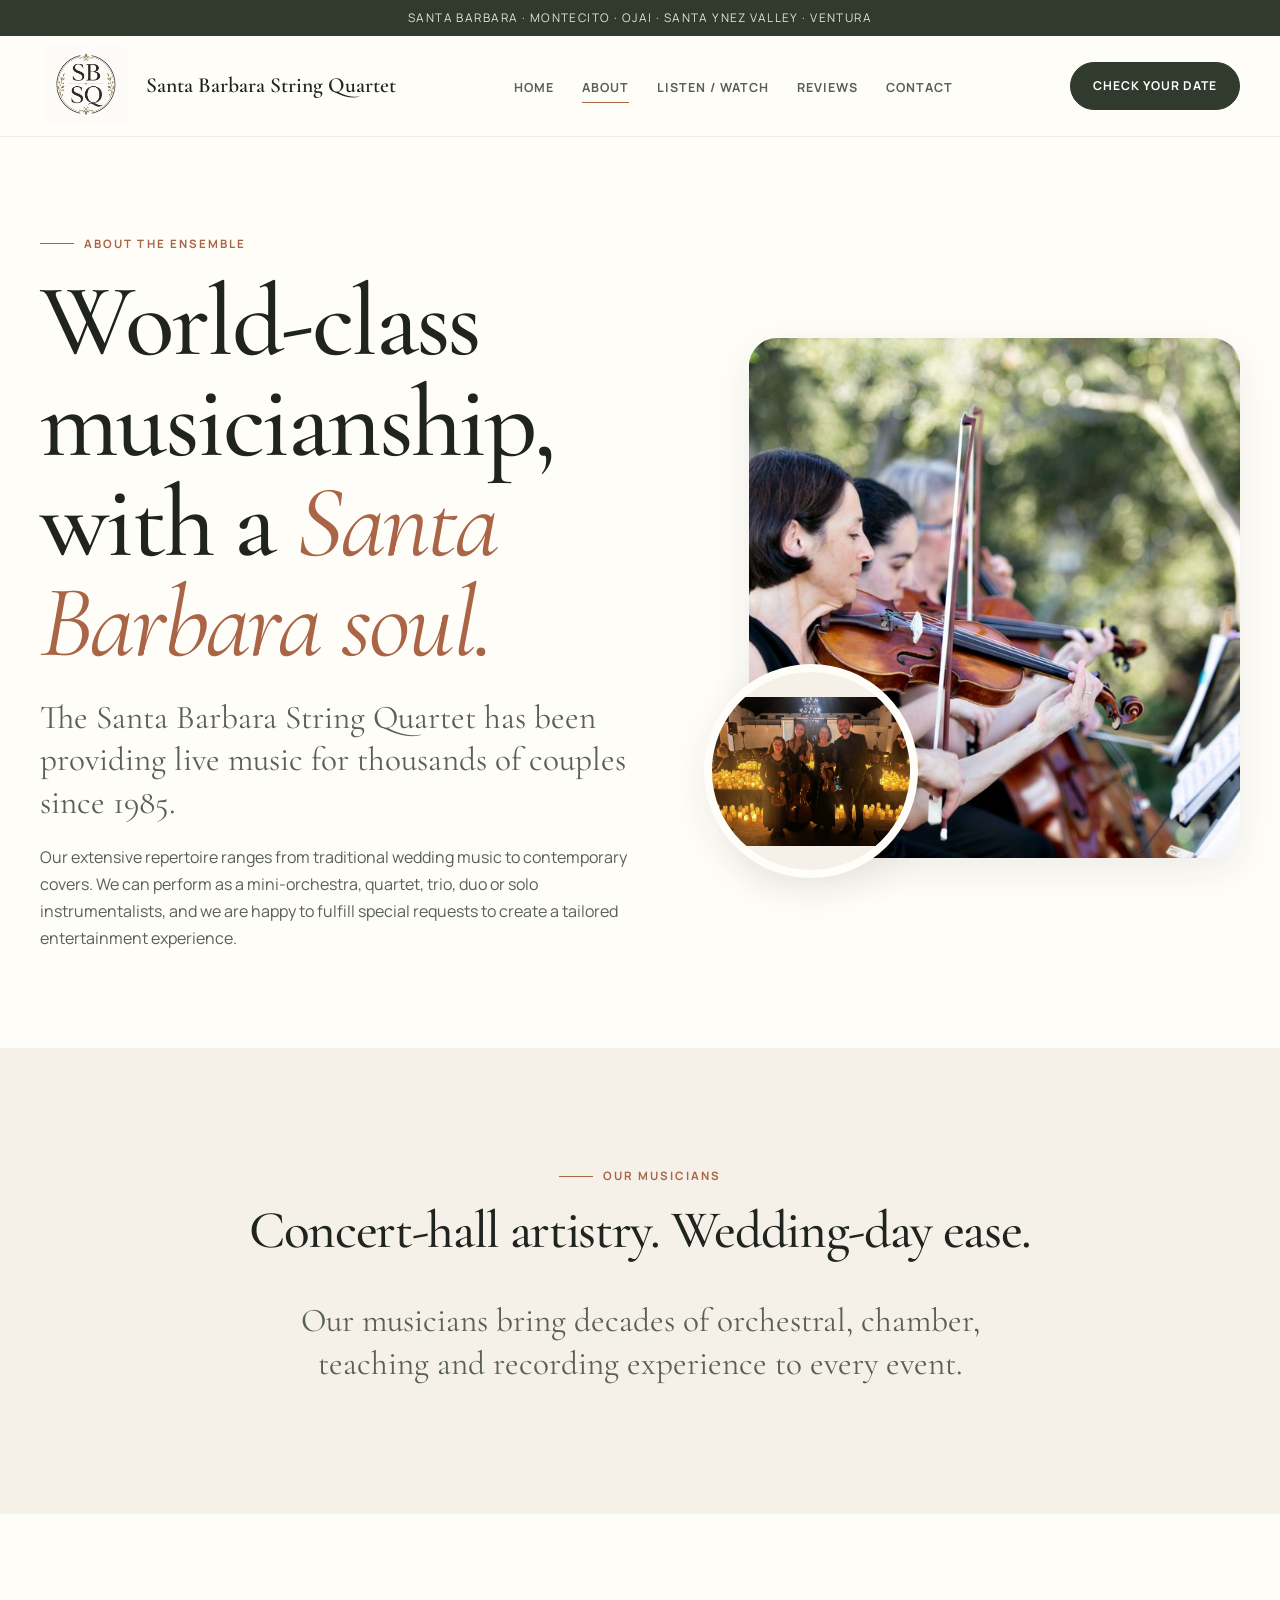
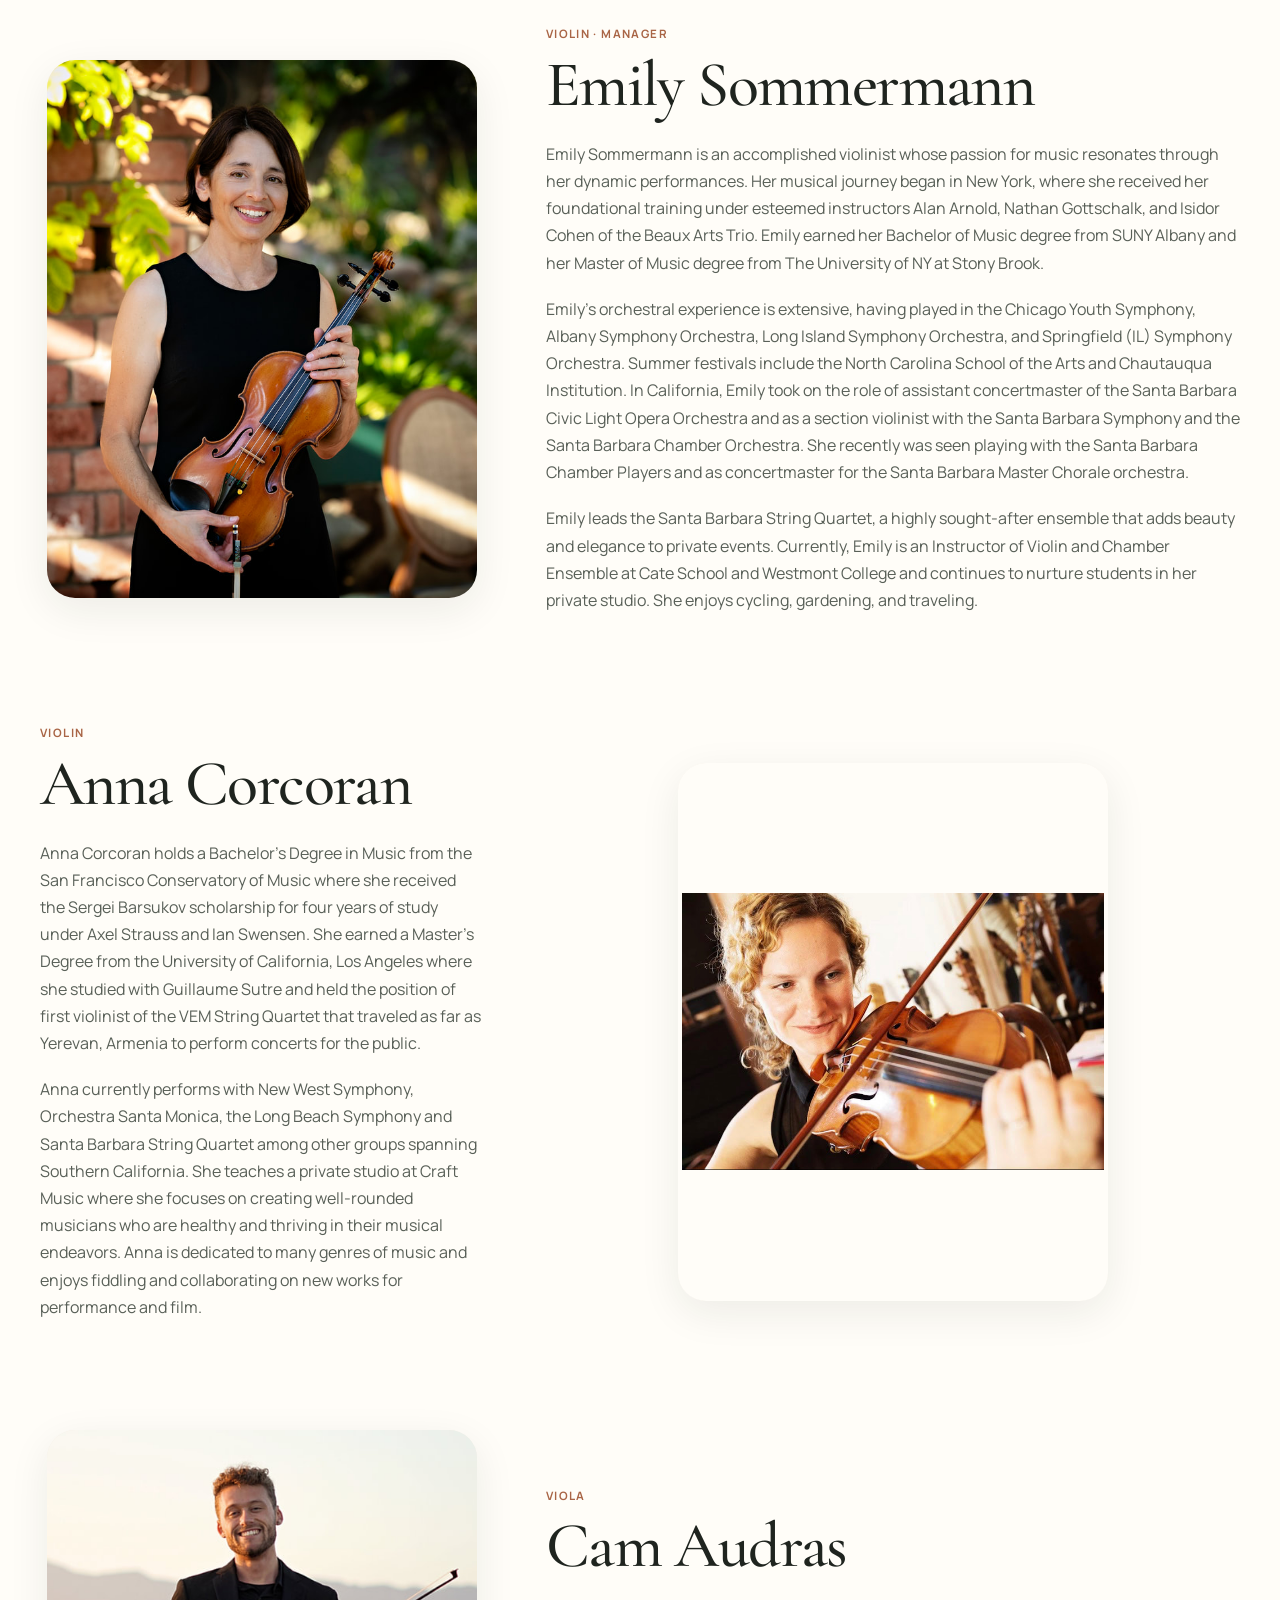
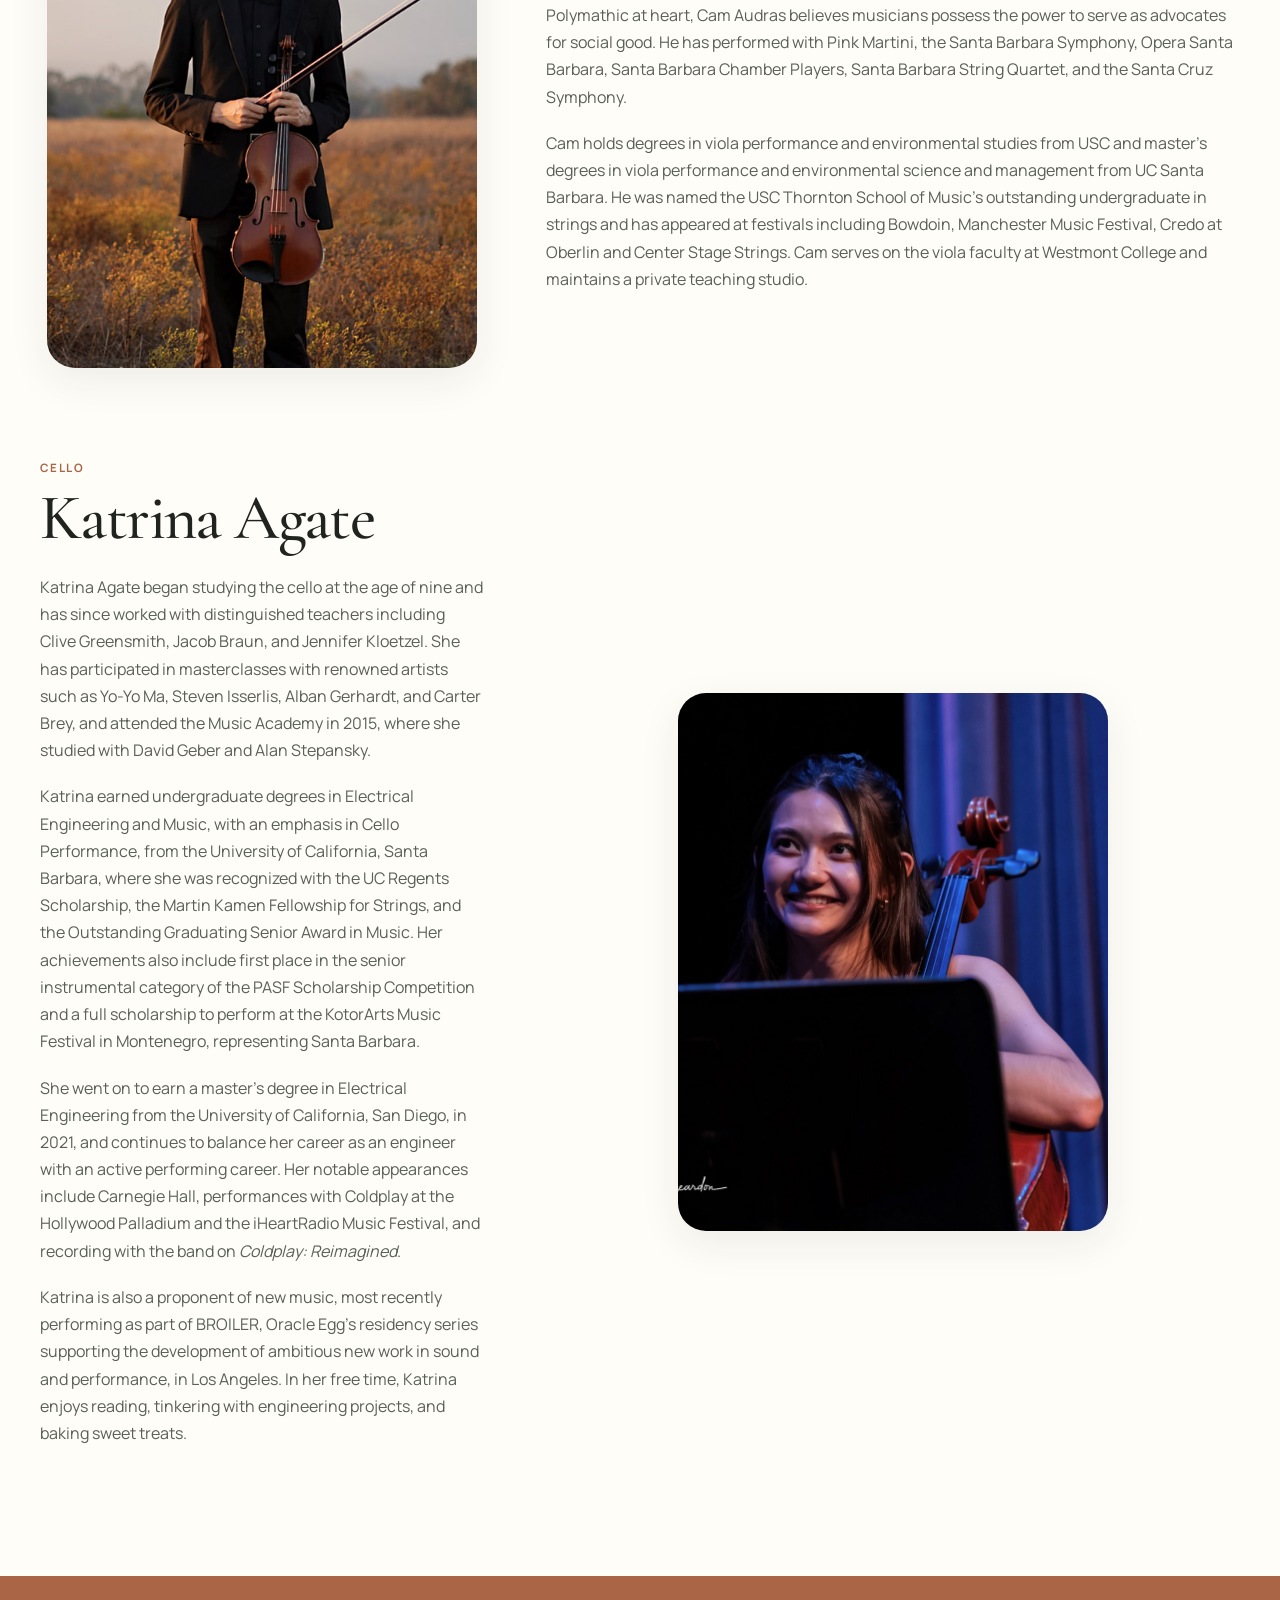
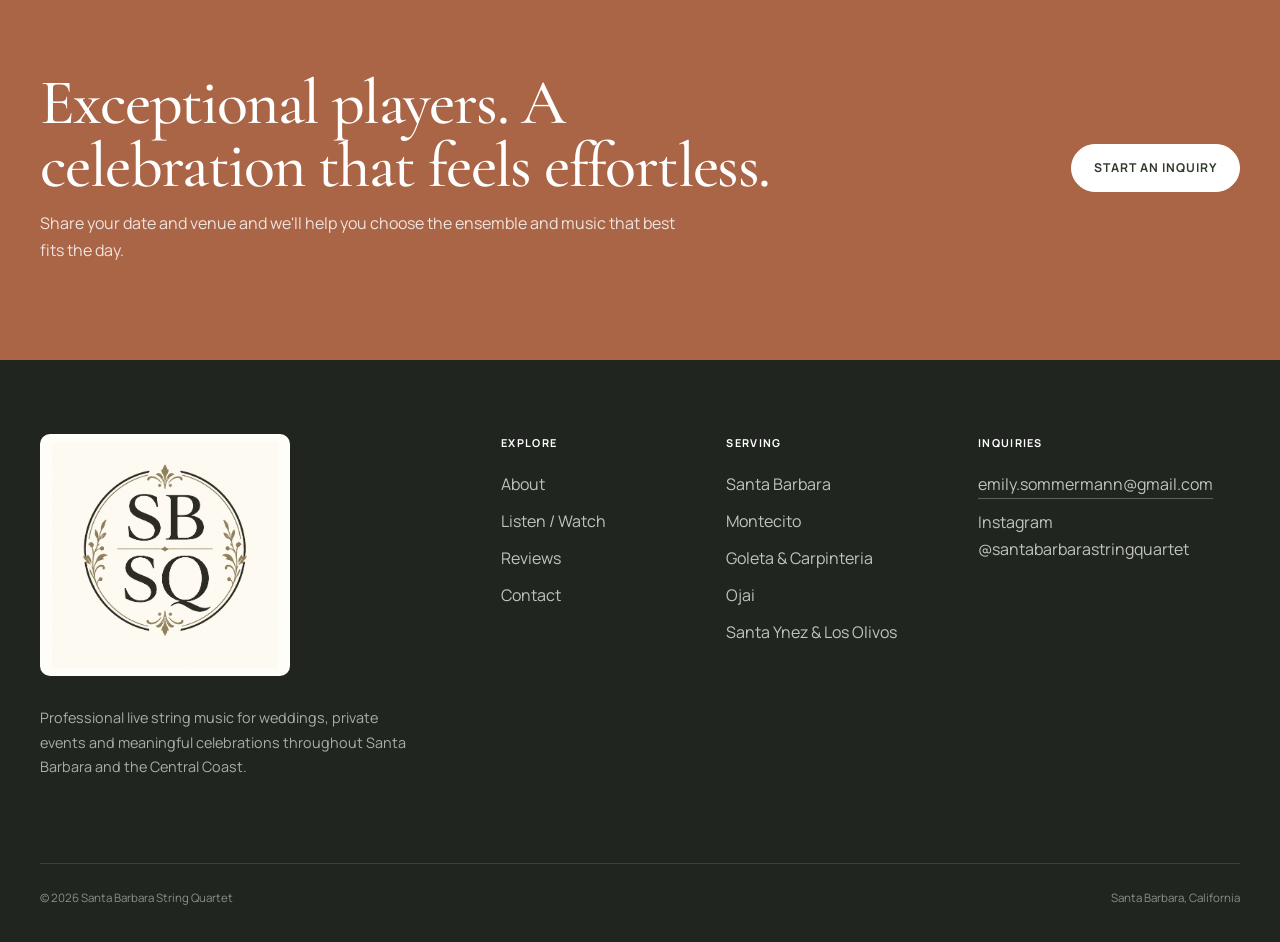
==== commit 75a18a67: "Update about.html" ====
--- a/about.html
+++ b/about.html
@@ -263,7 +263,7 @@
 
       <div class="footer-brand">
         <a class="footer-logo-card" href="index.html" aria-label="Santa Barbara String Quartet home">
-          <img class="footer-logo-original" src="assets/images/logo-sbsq.png" alt="Santa Barbara String Quartet logo">
+          <img class="footer-logo-original" src="assets/images/logo-circle.png" alt="Santa Barbara String Quartet logo">
         </a>
 
         <p>
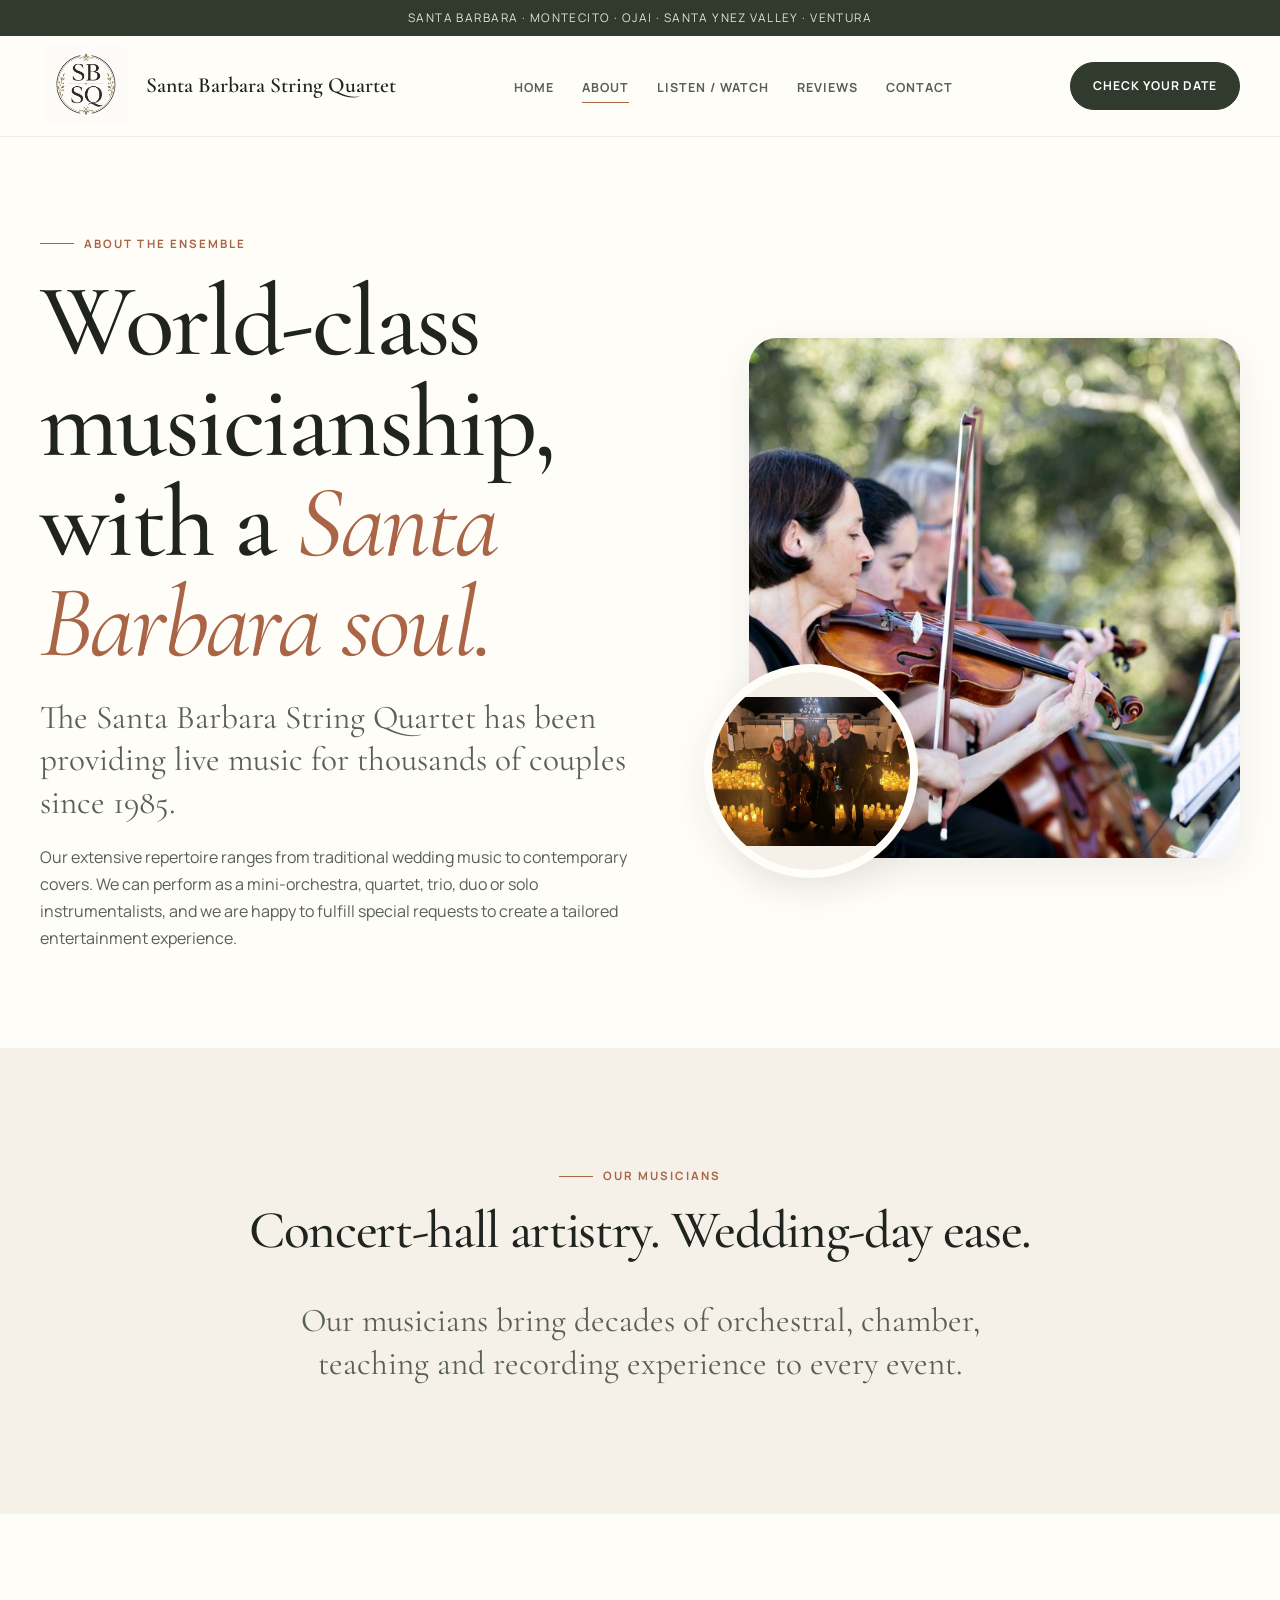
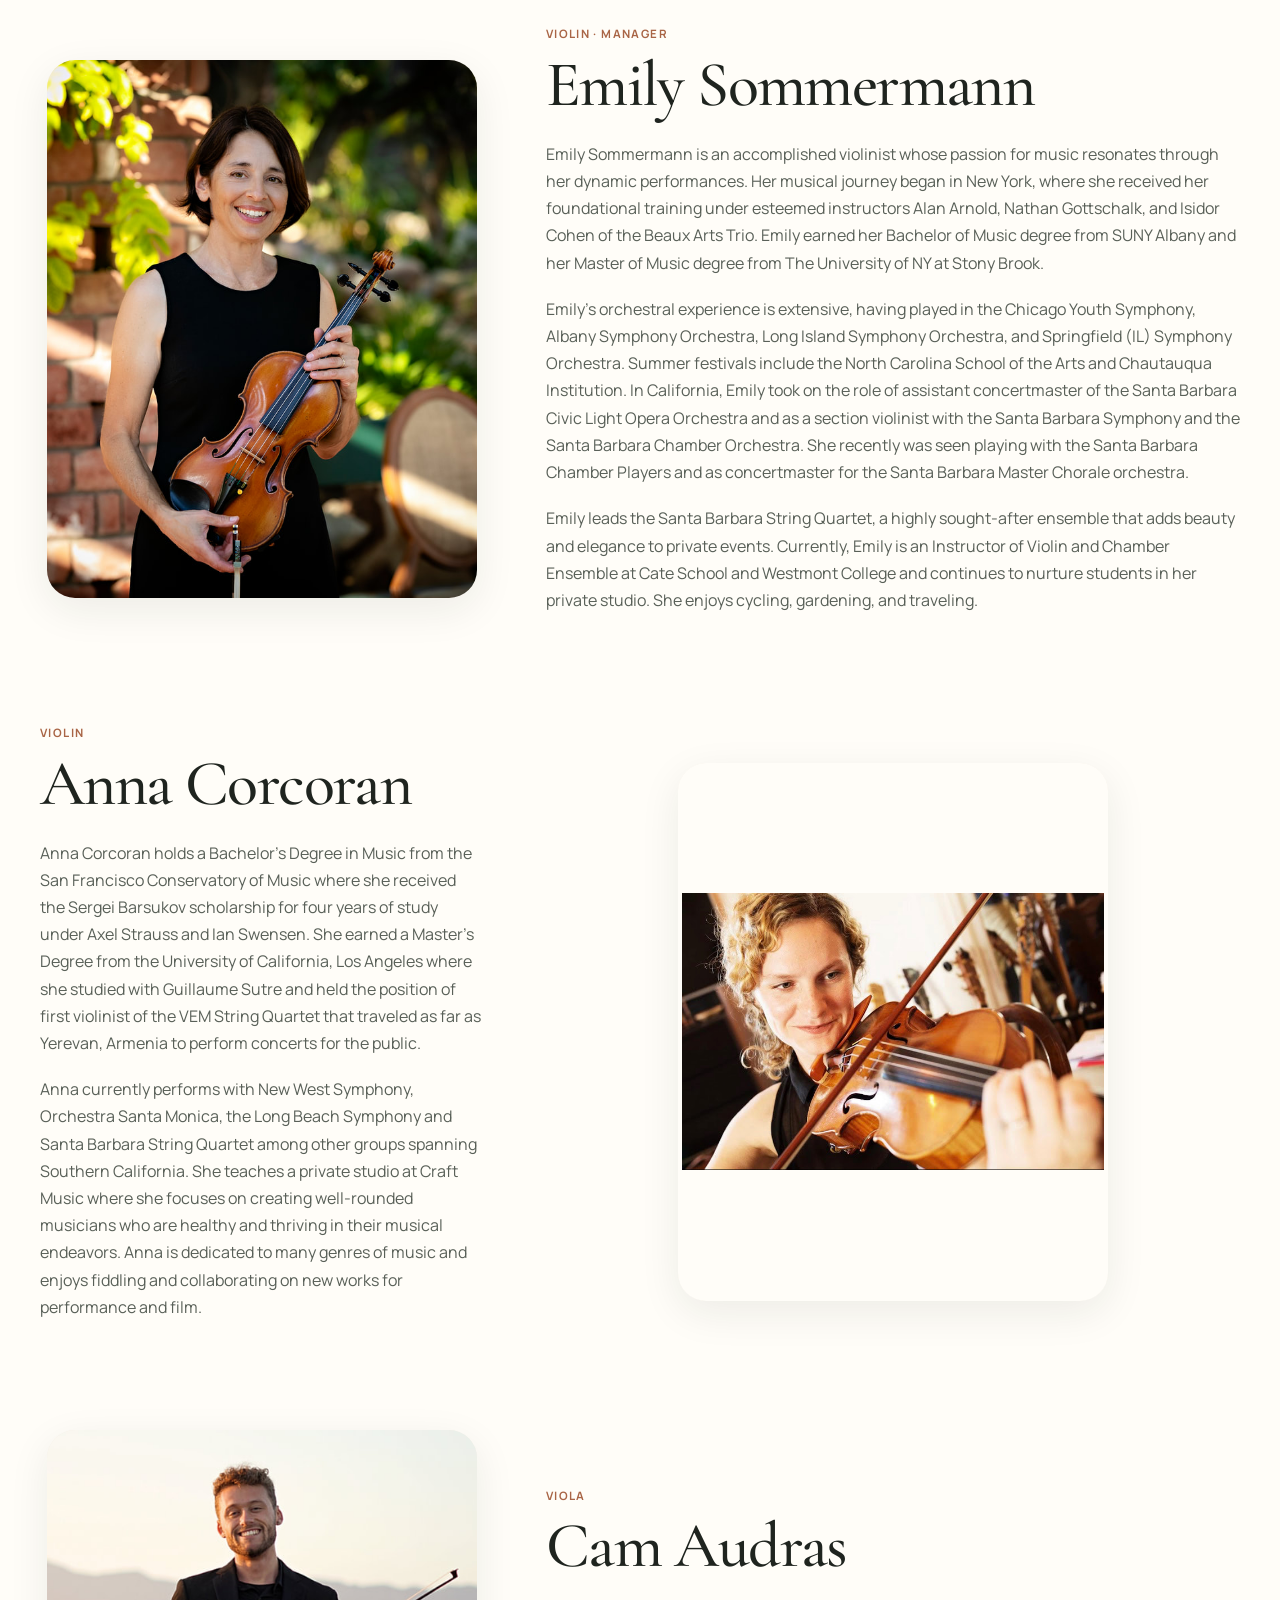
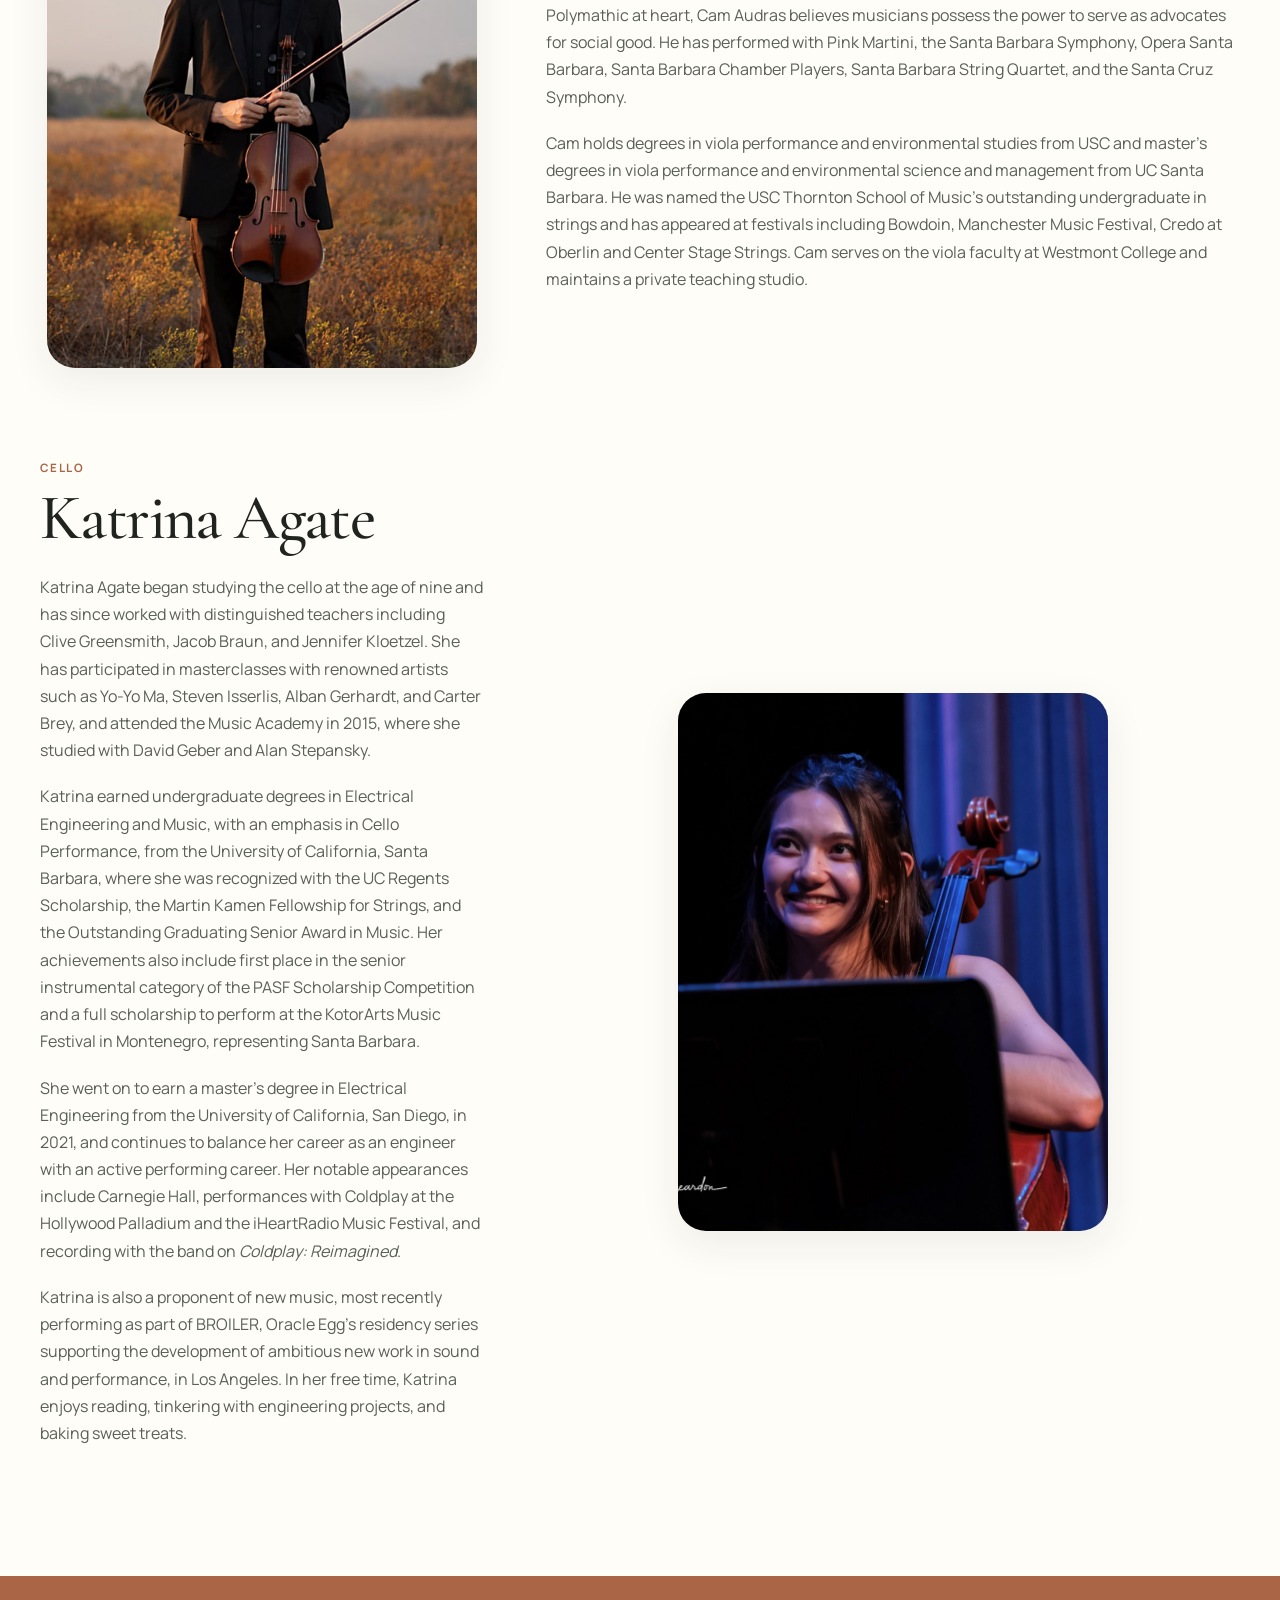
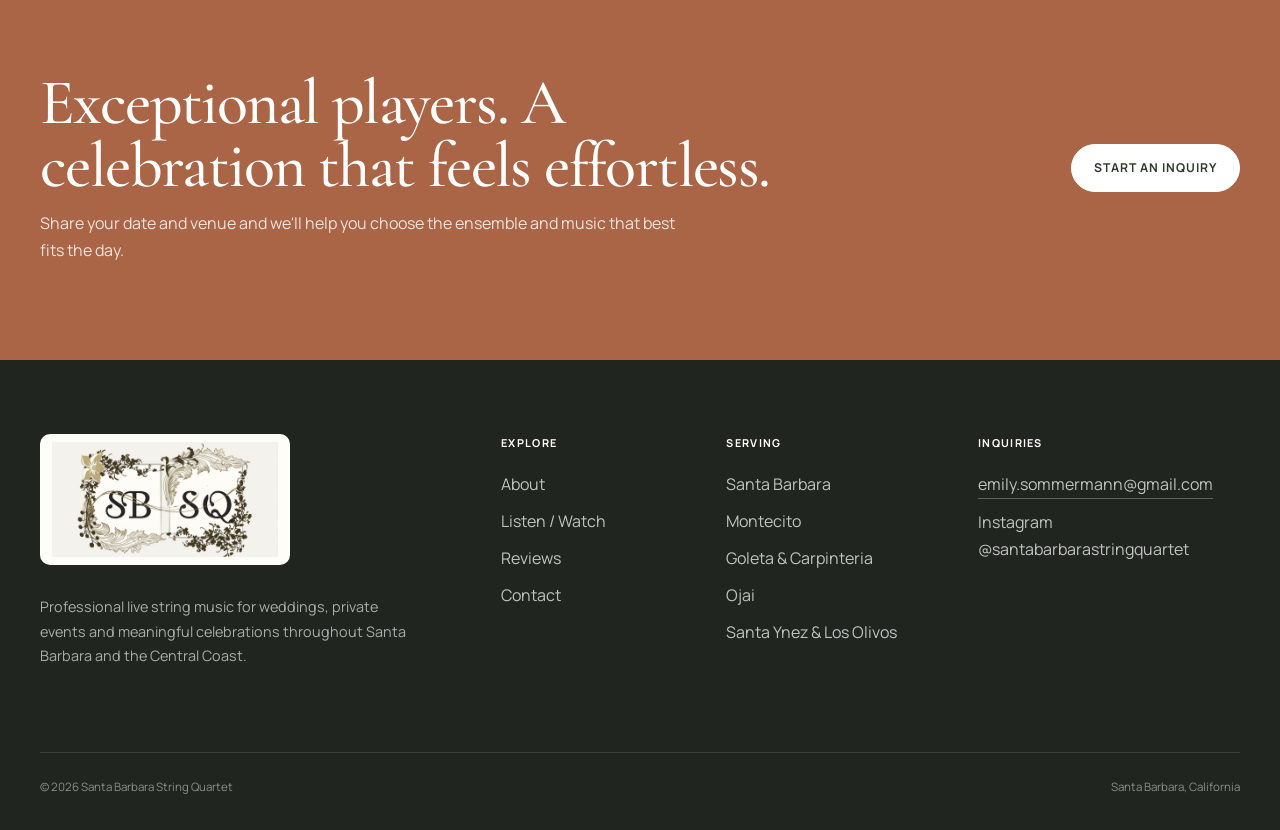
==== commit 8ad07715: "Refactor about.html for readability and link updates Removed comments and adjusted formatting for be" ====
--- a/about.html
+++ b/about.html
@@ -8,7 +8,6 @@
   <link rel="canonical" href="https://www.santabarbarastringquartet.com/about.html">
   <meta name="theme-color" content="#303a2d">
 
-  <!-- Browser tab only: simple, readable 32×32 favicon -->
   <link rel="icon" type="image/png" sizes="32x32" href="assets/images/favicon-32x32.png">
   <link rel="shortcut icon" type="image/png" href="assets/images/favicon-32x32.png">
 
@@ -22,7 +21,6 @@
   <link href="https://fonts.googleapis.com/css2?family=Cormorant+Garamond:ital,wght@0,400;0,500;0,600;1,400;1,500&family=Manrope:wght@400;500;600;700&display=swap" rel="stylesheet">
   <link rel="stylesheet" href="style.css">
 
-  <!-- Keep the musicians heading balanced without changing headings sitewide. -->
   <style>
     .musicians-intro h2 {
       font-size: clamp(2.6rem, 4.15vw, 4.55rem);
@@ -45,7 +43,7 @@
 
 <header class="site-header">
   <div class="container header-row">
-    <a class="brand" href="index.html" aria-label="Santa Barbara String Quartet home">
+    <a class="brand" href="./" aria-label="Santa Barbara String Quartet home">
       <img class="brand-logo" src="assets/images/logo-circle.png" alt="Santa Barbara String Quartet">
       <span class="brand-name">Santa Barbara String Quartet</span>
     </a>
@@ -55,7 +53,7 @@
 
     <nav class="site-nav" aria-label="Primary navigation">
       <ul>
-        <li><a href="index.html">Home</a></li>
+        <li><a href="./">Home</a></li>
         <li><a href="about.html" aria-current="page">About</a></li>
         <li><a href="listenwatch.html">Listen / Watch</a></li>
         <li><a href="reviews.html">Reviews</a></li>
@@ -68,12 +66,15 @@
 </header>
 
 <main id="main">
-
   <section class="page-hero">
     <div class="container page-hero-grid">
       <div>
         <span class="eyebrow">About the ensemble</span>
-        <h1>World-class musicianship, with a <em>Santa Barbara soul.</em></h1>
+
+        <h1>
+          World-class musicianship, with a
+          <em>Santa Barbara soul.</em>
+        </h1>
 
         <p class="lede">
           The Santa Barbara String Quartet has been providing live music
@@ -90,11 +91,18 @@
 
       <div class="page-hero-media">
         <div class="image-frame">
-          <img src="assets/images/quartet-performance.jpg" alt="Santa Barbara String Quartet performing outdoors">
+          <img
+            src="assets/images/quartet-performance.jpg"
+            alt="Santa Barbara String Quartet performing outdoors"
+          >
         </div>
 
         <div class="mini-image">
-          <img class="fit-contain" src="assets/images/candlelight-quartet.png" alt="Santa Barbara String Quartet at a candlelight concert">
+          <img
+            class="fit-contain"
+            src="assets/images/candlelight-quartet.png"
+            alt="Santa Barbara String Quartet at a candlelight concert"
+          >
         </div>
       </div>
     </div>
@@ -103,7 +111,10 @@
   <section class="section section--cream musicians-intro">
     <div class="container center">
       <span class="eyebrow">Our musicians</span>
-      <h2>Concert-hall artistry. Wedding-day ease.</h2>
+
+      <h2>
+        Concert-hall artistry. Wedding-day ease.
+      </h2>
 
       <p class="lede">
         Our musicians bring decades of orchestral, chamber, teaching and
@@ -115,10 +126,12 @@
   <section class="section">
     <div class="container bio-list">
 
-      <!-- Emily Sommermann -->
       <article class="bio-card">
         <div class="bio-photo">
-          <img src="assets/images/emily-sommermann.jpg" alt="Emily Sommermann holding a violin">
+          <img
+            src="assets/images/emily-sommermann.jpg"
+            alt="Emily Sommermann holding a violin"
+          >
         </div>
 
         <div class="bio-copy">
@@ -126,33 +139,43 @@
           <h2>Emily Sommermann</h2>
 
           <p>
-            Emily Sommermann is an accomplished violinist whose passion for music resonates through her dynamic performances.
-            Her musical journey began in New York, where she received her foundational training under esteemed instructors
-            Alan Arnold, Nathan Gottschalk, and Isidor Cohen of the Beaux Arts Trio. Emily earned her Bachelor of Music degree
-            from SUNY Albany and her Master of Music degree from The University of NY at Stony Brook.
-          </p>
-
-          <p>
-            Emily's orchestral experience is extensive, having played in the Chicago Youth Symphony, Albany Symphony Orchestra,
-            Long Island Symphony Orchestra, and Springfield (IL) Symphony Orchestra. Summer festivals include the North Carolina
-            School of the Arts and Chautauqua Institution. In California, Emily took on the role of assistant concertmaster of the
-            Santa Barbara Civic Light Opera Orchestra and as a section violinist with the Santa Barbara Symphony and the Santa Barbara
-            Chamber Orchestra. She recently was seen playing with the Santa Barbara Chamber Players and as concertmaster for the
-            Santa Barbara Master Chorale orchestra.
-          </p>
-
-          <p>
-            Emily leads the Santa Barbara String Quartet, a highly sought-after ensemble that adds beauty and elegance to private events.
-            Currently, Emily is an Instructor of Violin and Chamber Ensemble at Cate School and Westmont College and continues to nurture
-            students in her private studio. She enjoys cycling, gardening, and traveling.
+            Emily Sommermann is an accomplished violinist whose passion for music
+            resonates through her dynamic performances. Her musical journey began
+            in New York, where she received her foundational training under esteemed
+            instructors Alan Arnold, Nathan Gottschalk, and Isidor Cohen of the
+            Beaux Arts Trio. Emily earned her Bachelor of Music degree from SUNY
+            Albany and her Master of Music degree from The University of NY at
+            Stony Brook.
+          </p>
+
+          <p>
+            Emily's orchestral experience is extensive, having played in the
+            Chicago Youth Symphony, Albany Symphony Orchestra, Long Island Symphony
+            Orchestra, and Springfield (IL) Symphony Orchestra. Summer festivals
+            include the North Carolina School of the Arts and Chautauqua Institution.
+            In California, Emily took on the role of assistant concertmaster of the
+            Santa Barbara Civic Light Opera Orchestra and as a section violinist
+            with the Santa Barbara Symphony and the Santa Barbara Chamber Orchestra.
+            She recently was seen playing with the Santa Barbara Chamber Players
+            and as concertmaster for the Santa Barbara Master Chorale orchestra.
+          </p>
+
+          <p>
+            Emily leads the Santa Barbara String Quartet, a highly sought-after
+            ensemble that adds beauty and elegance to private events. Currently,
+            Emily is an Instructor of Violin and Chamber Ensemble at Cate School
+            and Westmont College and continues to nurture students in her private
+            studio. She enjoys cycling, gardening, and traveling.
           </p>
         </div>
       </article>
 
-      <!-- Anna Corcoran -->
       <article class="bio-card">
         <div class="bio-photo bio-photo--anna">
-          <img src="assets/images/anna-corcoran.jpeg" alt="Anna Corcoran playing violin">
+          <img
+            src="assets/images/anna-corcoran.jpeg"
+            alt="Anna Corcoran playing violin"
+          >
         </div>
 
         <div class="bio-copy">
@@ -160,25 +183,33 @@
           <h2>Anna Corcoran</h2>
 
           <p>
-            Anna Corcoran holds a Bachelor's Degree in Music from the San Francisco Conservatory of Music where she received the
-            Sergei Barsukov scholarship for four years of study under Axel Strauss and Ian Swensen. She earned a Master's Degree from
-            the University of California, Los Angeles where she studied with Guillaume Sutre and held the position of first violinist
-            of the VEM String Quartet that traveled as far as Yerevan, Armenia to perform concerts for the public.
-          </p>
-
-          <p>
-            Anna currently performs with New West Symphony, Orchestra Santa Monica, the Long Beach Symphony and Santa Barbara String Quartet
-            among other groups spanning Southern California. She teaches a private studio at Craft Music where she focuses on creating
-            well-rounded musicians who are healthy and thriving in their musical endeavors. Anna is dedicated to many genres of music
-            and enjoys fiddling and collaborating on new works for performance and film.
+            Anna Corcoran holds a Bachelor's Degree in Music from the San Francisco
+            Conservatory of Music where she received the Sergei Barsukov scholarship
+            for four years of study under Axel Strauss and Ian Swensen. She earned a
+            Master's Degree from the University of California, Los Angeles where she
+            studied with Guillaume Sutre and held the position of first violinist
+            of the VEM String Quartet that traveled as far as Yerevan, Armenia to
+            perform concerts for the public.
+          </p>
+
+          <p>
+            Anna currently performs with New West Symphony, Orchestra Santa Monica,
+            the Long Beach Symphony and Santa Barbara String Quartet among other
+            groups spanning Southern California. She teaches a private studio at
+            Craft Music where she focuses on creating well-rounded musicians who
+            are healthy and thriving in their musical endeavors. Anna is dedicated
+            to many genres of music and enjoys fiddling and collaborating on new
+            works for performance and film.
           </p>
         </div>
       </article>
 
-      <!-- Cam Audras -->
       <article class="bio-card">
         <div class="bio-photo">
-          <img src="assets/images/cam-audras.jpg" alt="Cam Audras holding a viola">
+          <img
+            src="assets/images/cam-audras.jpg"
+            alt="Cam Audras holding a viola"
+          >
         </div>
 
         <div class="bio-copy">
@@ -186,25 +217,30 @@
           <h2>Cam Audras</h2>
 
           <p>
-            Polymathic at heart, Cam Audras believes musicians possess the power to serve as advocates for social good.
-            He has performed with Pink Martini, the Santa Barbara Symphony, Opera Santa Barbara, Santa Barbara Chamber Players,
-            Santa Barbara String Quartet, and the Santa Cruz Symphony.
-          </p>
-
-          <p>
-            Cam holds degrees in viola performance and environmental studies from USC and master's degrees in viola performance
-            and environmental science and management from UC Santa Barbara. He was named the USC Thornton School of Music's
-            outstanding undergraduate in strings and has appeared at festivals including Bowdoin, Manchester Music Festival,
-            Credo at Oberlin and Center Stage Strings. Cam serves on the viola faculty at Westmont College and maintains a private
-            teaching studio.
+            Polymathic at heart, Cam Audras believes musicians possess the power
+            to serve as advocates for social good. He has performed with Pink Martini,
+            the Santa Barbara Symphony, Opera Santa Barbara, Santa Barbara Chamber
+            Players, Santa Barbara String Quartet, and the Santa Cruz Symphony.
+          </p>
+
+          <p>
+            Cam holds degrees in viola performance and environmental studies from
+            USC and master's degrees in viola performance and environmental science
+            and management from UC Santa Barbara. He was named the USC Thornton
+            School of Music's outstanding undergraduate in strings and has appeared
+            at festivals including Bowdoin, Manchester Music Festival, Credo at
+            Oberlin and Center Stage Strings. Cam serves on the viola faculty at
+            Westmont College and maintains a private teaching studio.
           </p>
         </div>
       </article>
 
-      <!-- Katrina Agate -->
       <article class="bio-card">
         <div class="bio-photo">
-          <img src="assets/images/KatrinaPortrait.jpg" alt="Katrina Agate performing on cello">
+          <img
+            src="assets/images/KatrinaPortrait.jpg"
+            alt="Katrina Agate performing on cello"
+          >
         </div>
 
         <div class="bio-copy">
@@ -212,58 +248,80 @@
           <h2>Katrina Agate</h2>
 
           <p>
-            Katrina Agate began studying the cello at the age of nine and has since worked with distinguished teachers including
-            Clive Greensmith, Jacob Braun, and Jennifer Kloetzel. She has participated in masterclasses with renowned artists such
-            as Yo-Yo Ma, Steven Isserlis, Alban Gerhardt, and Carter Brey, and attended the Music Academy in 2015, where she studied
+            Katrina Agate began studying the cello at the age of nine and has since
+            worked with distinguished teachers including Clive Greensmith, Jacob
+            Braun, and Jennifer Kloetzel. She has participated in masterclasses with
+            renowned artists such as Yo-Yo Ma, Steven Isserlis, Alban Gerhardt, and
+            Carter Brey, and attended the Music Academy in 2015, where she studied
             with David Geber and Alan Stepansky.
           </p>
 
           <p>
-            Katrina earned undergraduate degrees in Electrical Engineering and Music, with an emphasis in Cello Performance,
-            from the University of California, Santa Barbara, where she was recognized with the UC Regents Scholarship,
-            the Martin Kamen Fellowship for Strings, and the Outstanding Graduating Senior Award in Music. Her achievements also
-            include first place in the senior instrumental category of the PASF Scholarship Competition and a full scholarship
-            to perform at the KotorArts Music Festival in Montenegro, representing Santa Barbara.
-          </p>
-
-          <p>
-            She went on to earn a master’s degree in Electrical Engineering from the University of California, San Diego, in 2021,
-            and continues to balance her career as an engineer with an active performing career. Her notable appearances include
-            Carnegie Hall, performances with Coldplay at the Hollywood Palladium and the iHeartRadio Music Festival, and recording
+            Katrina earned undergraduate degrees in Electrical Engineering and Music,
+            with an emphasis in Cello Performance, from the University of California,
+            Santa Barbara, where she was recognized with the UC Regents Scholarship,
+            the Martin Kamen Fellowship for Strings, and the Outstanding Graduating
+            Senior Award in Music. Her achievements also include first place in the
+            senior instrumental category of the PASF Scholarship Competition and a
+            full scholarship to perform at the KotorArts Music Festival in Montenegro,
+            representing Santa Barbara.
+          </p>
+
+          <p>
+            She went on to earn a master’s degree in Electrical Engineering from the
+            University of California, San Diego, in 2021, and continues to balance
+            her career as an engineer with an active performing career. Her notable
+            appearances include Carnegie Hall, performances with Coldplay at the
+            Hollywood Palladium and the iHeartRadio Music Festival, and recording
             with the band on <em>Coldplay: Reimagined</em>.
           </p>
 
           <p>
-            Katrina is also a proponent of new music, most recently performing as part of BROILER, Oracle Egg’s residency series
-            supporting the development of ambitious new work in sound and performance, in Los Angeles. In her free time, Katrina
-            enjoys reading, tinkering with engineering projects, and baking sweet treats.
+            Katrina is also a proponent of new music, most recently performing as
+            part of BROILER, Oracle Egg’s residency series supporting the development
+            of ambitious new work in sound and performance, in Los Angeles. In her
+            free time, Katrina enjoys reading, tinkering with engineering projects,
+            and baking sweet treats.
           </p>
         </div>
       </article>
-
     </div>
   </section>
 
   <section class="site-cta">
     <div class="container site-cta-inner">
       <div>
-        <h2>Exceptional players. A celebration that feels effortless.</h2>
-        <p>Share your date and venue and we'll help you choose the ensemble and music that best fits the day.</p>
-      </div>
-
-      <a class="button button--light" href="contact.html">Start an inquiry</a>
+        <h2>
+          Exceptional players. A celebration that feels effortless.
+        </h2>
+
+        <p>
+          Share your date and venue and we'll help you choose the ensemble and
+          music that best fits the day.
+        </p>
+      </div>
+
+      <a class="button button--light" href="contact.html">
+        Start an inquiry
+      </a>
     </div>
   </section>
-
 </main>
 
 <footer class="site-footer">
   <div class="container">
     <div class="footer-grid">
-
       <div class="footer-brand">
-        <a class="footer-logo-card" href="index.html" aria-label="Santa Barbara String Quartet home">
-          <img class="footer-logo-original" src="assets/images/logo-circle.png" alt="Santa Barbara String Quartet logo">
+        <a
+          class="footer-logo-card"
+          href="./"
+          aria-label="Santa Barbara String Quartet home"
+        >
+          <img
+            class="footer-logo-original"
+            src="assets/images/logo-sbsq.png"
+            alt="Santa Barbara String Quartet logo"
+          >
         </a>
 
         <p>
@@ -274,6 +332,7 @@
 
       <div>
         <div class="footer-title">Explore</div>
+
         <ul class="footer-list">
           <li><a href="about.html">About</a></li>
           <li><a href="listenwatch.html">Listen / Watch</a></li>
@@ -284,6 +343,7 @@
 
       <div>
         <div class="footer-title">Serving</div>
+
         <ul class="footer-list">
           <li>Santa Barbara</li>
           <li>Montecito</li>
@@ -295,20 +355,28 @@
 
       <div>
         <div class="footer-title">Inquiries</div>
+
         <ul class="footer-list">
           <li>
-            <a class="footer-email" href="mailto:emily.sommermann@gmail.com">
+            <a
+              class="footer-email"
+              href="mailto:emily.sommermann@gmail.com"
+            >
               emily.sommermann@gmail.com
             </a>
           </li>
+
           <li>
-            <a href="https://www.instagram.com/santabarbarastringquartet/" target="_blank" rel="noopener">
+            <a
+              href="https://www.instagram.com/santabarbarastringquartet/"
+              target="_blank"
+              rel="noopener"
+            >
               Instagram @santabarbarastringquartet
             </a>
           </li>
         </ul>
       </div>
-
     </div>
 
     <div class="footer-bottom">
@@ -317,6 +385,5 @@
     </div>
   </div>
 </footer>
-
 </body>
 </html>
--- a/style.css
+++ b/style.css
@@ -479,23 +479,6 @@
   text-transform: uppercase;
 }
 
-/* Homepage only — keep all three proof points on one line */
-.hero-proof-home {
-  display: flex;
-  flex-wrap: nowrap !important;
-  gap: 12px 18px;
-  white-space: nowrap;
-  font-size: 0.72rem;
-  letter-spacing: 0.045em;
-  width: max-content;
-  max-width: none;
-}
-
-.hero-proof-home span {
-  flex: 0 0 auto;
-  white-space: nowrap;
-}
-
 .hero-proof span {
   display: inline-flex;
   align-items: center;
@@ -529,34 +512,6 @@
   object-position: center;
 }
 
-.hero-seal {
-  position: absolute;
-  right: -18px;
-  bottom: 24px;
-  display: grid;
-  place-items: center;
-  width: 132px;
-  aspect-ratio: 1;
-  border-radius: 50%;
-  background: var(--olive-dark);
-  color: white;
-  text-align: center;
-  font-family: var(--serif);
-  font-size: 1.15rem;
-  line-height: 1.05;
-  box-shadow: var(--shadow-soft);
-}
-
-.hero-seal small {
-  display: block;
-  margin-top: 4px;
-  font-family: var(--sans);
-  font-size: 0.58rem;
-  font-weight: 700;
-  letter-spacing: 0.12em;
-  text-transform: uppercase;
-}
-
 /* ============================================================
    PROOF STRIP
    ============================================================ */
@@ -643,6 +598,25 @@
 /* ============================================================
    ENSEMBLE CARDS WITH PHOTOS
    ============================================================ */
+
+/*
+  Keep the ensemble introduction and the card grid in separate full-width
+  rows. These rules prevent the cards from being squeezed beside the heading
+  if another layout rule is inherited or cached by the browser.
+*/
+.ensemble-section > .container {
+  display: block !important;
+}
+
+.ensemble-section .section-head,
+.ensemble-section .card-grid {
+  width: 100%;
+  min-width: 0;
+}
+
+.ensemble-section .card-grid {
+  clear: both;
+}
 
 .card-grid {
   display: grid;
@@ -1497,6 +1471,21 @@
 
   .header-row {
     min-height: 86px;
+    grid-template-columns: minmax(0, 1fr) auto;
+    gap: 12px;
+  }
+
+  .brand {
+    min-width: 0;
+    gap: 10px;
+  }
+
+  .brand-name {
+    display: block;
+    max-width: 180px;
+    font-size: 1.08rem;
+    line-height: 1.05;
+    white-space: normal;
   }
 
   .brand-logo {
@@ -1626,8 +1615,23 @@
     font-size: clamp(2.55rem, 14vw, 4rem);
   }
 
+  .header-row {
+    min-height: 78px;
+    grid-template-columns: minmax(0, 1fr) auto;
+    gap: 10px;
+  }
+
+  .brand {
+    min-width: 0;
+    gap: 8px;
+  }
+
   .brand-name {
-    display: none;
+    display: block;
+    max-width: 150px;
+    font-size: 0.98rem;
+    line-height: 1.03;
+    white-space: normal;
   }
 
   .brand-logo {
@@ -1641,11 +1645,6 @@
 
   .hero-photo-main {
     border-radius: 100px 100px 22px 22px;
-  }
-
-  .hero-seal {
-    width: 106px;
-    right: -3px;
   }
 
   .proof-grid,
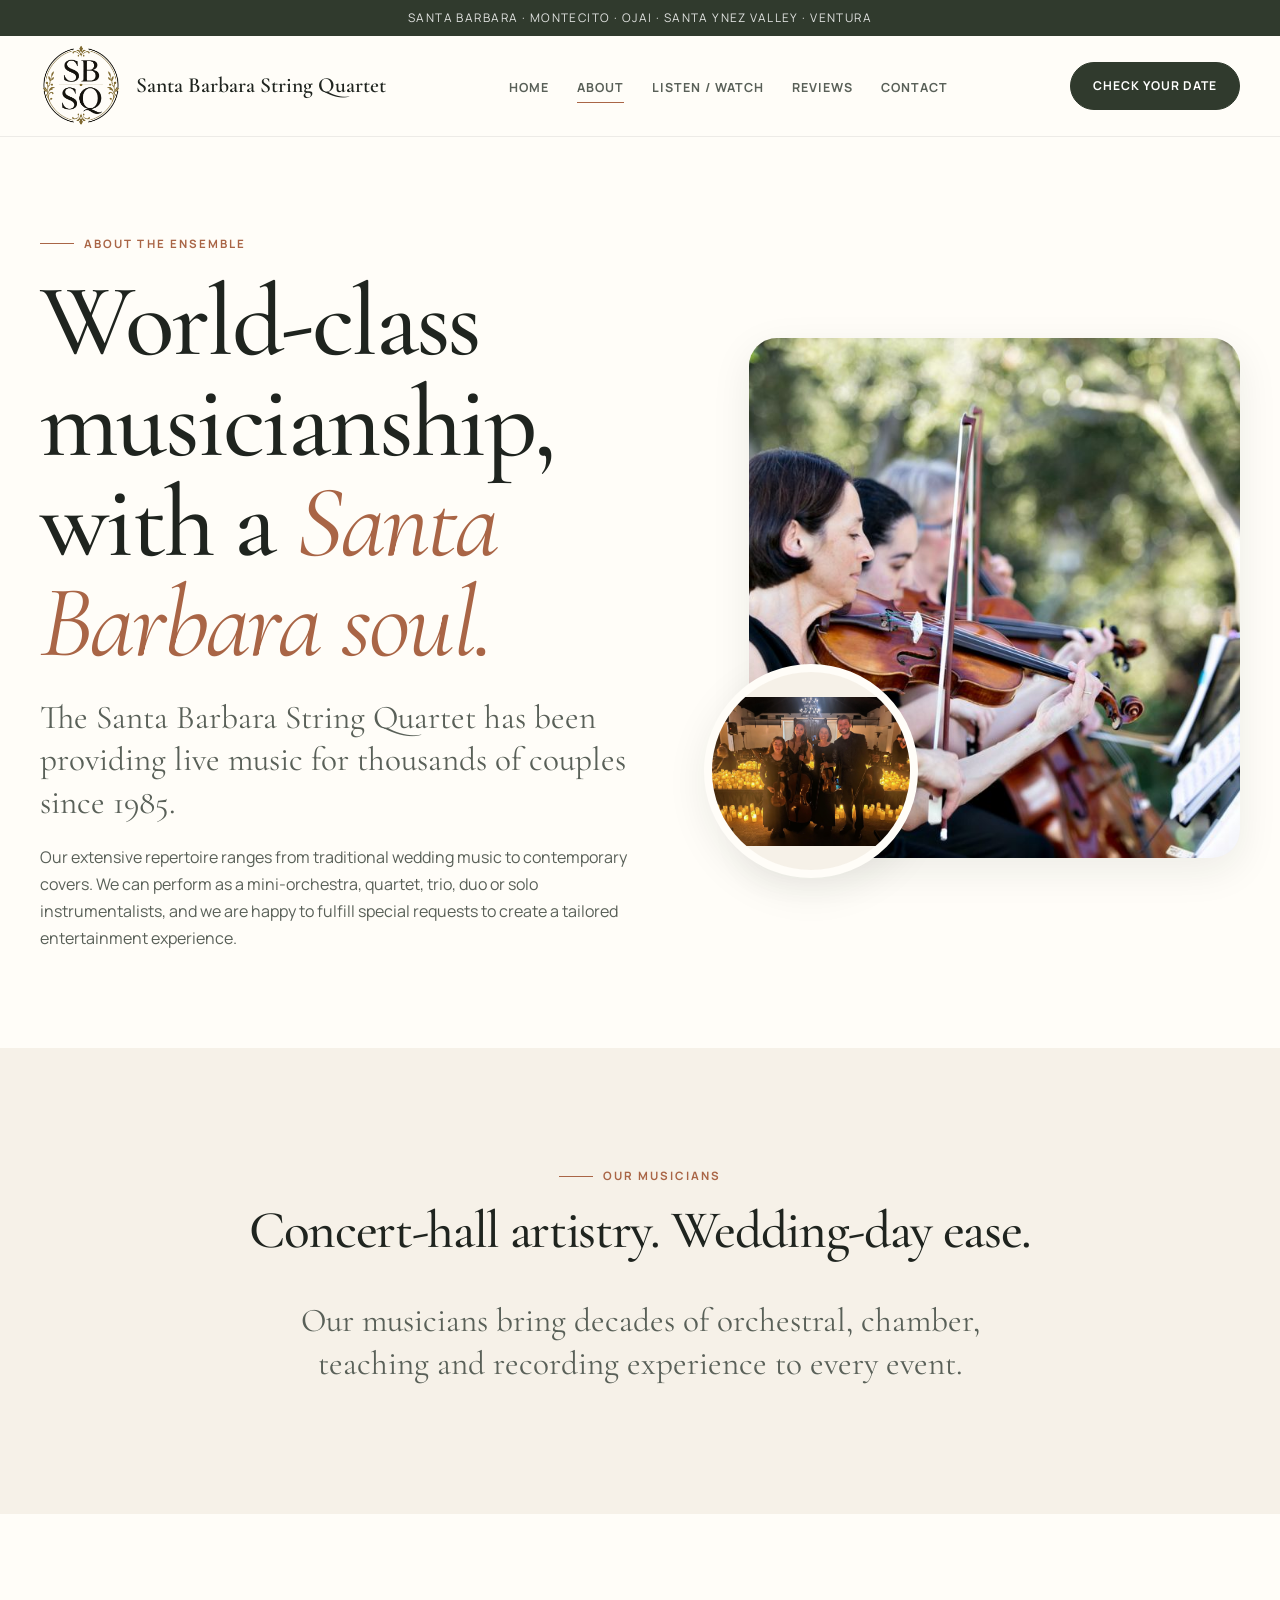
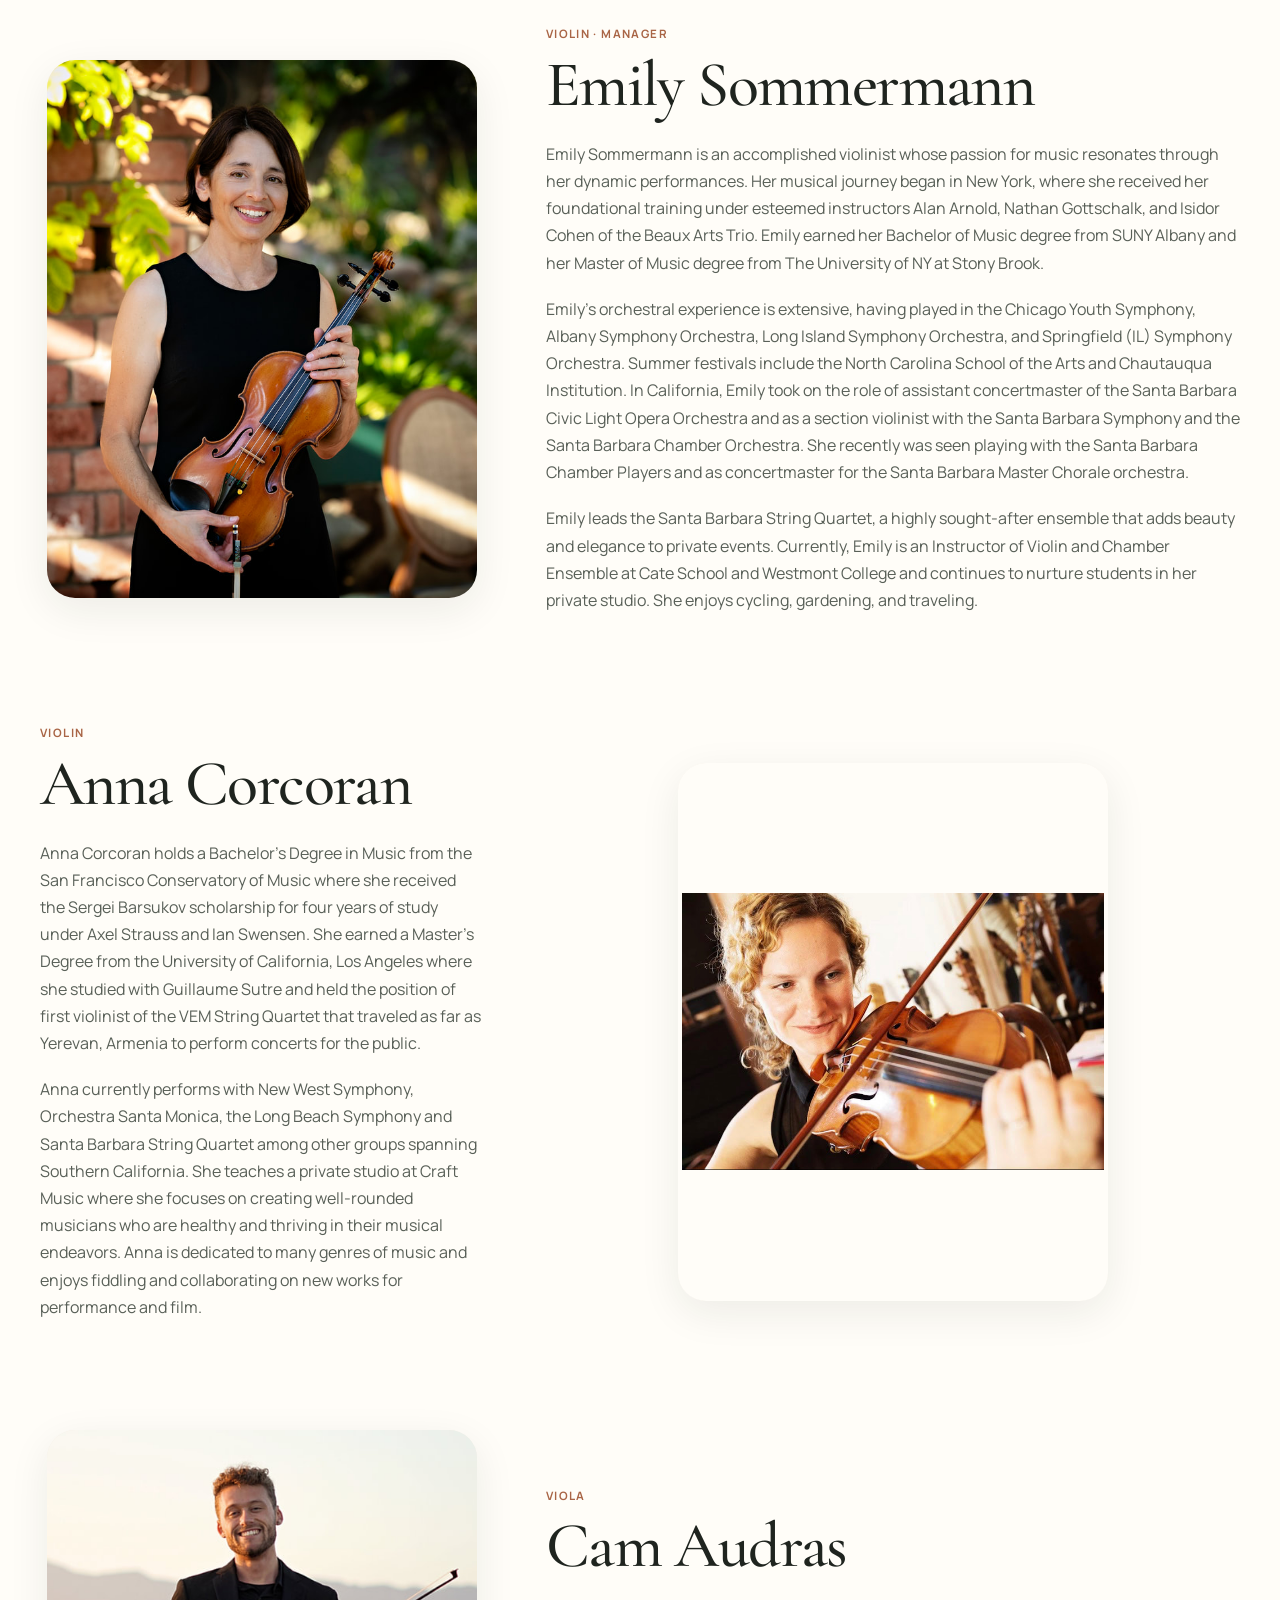
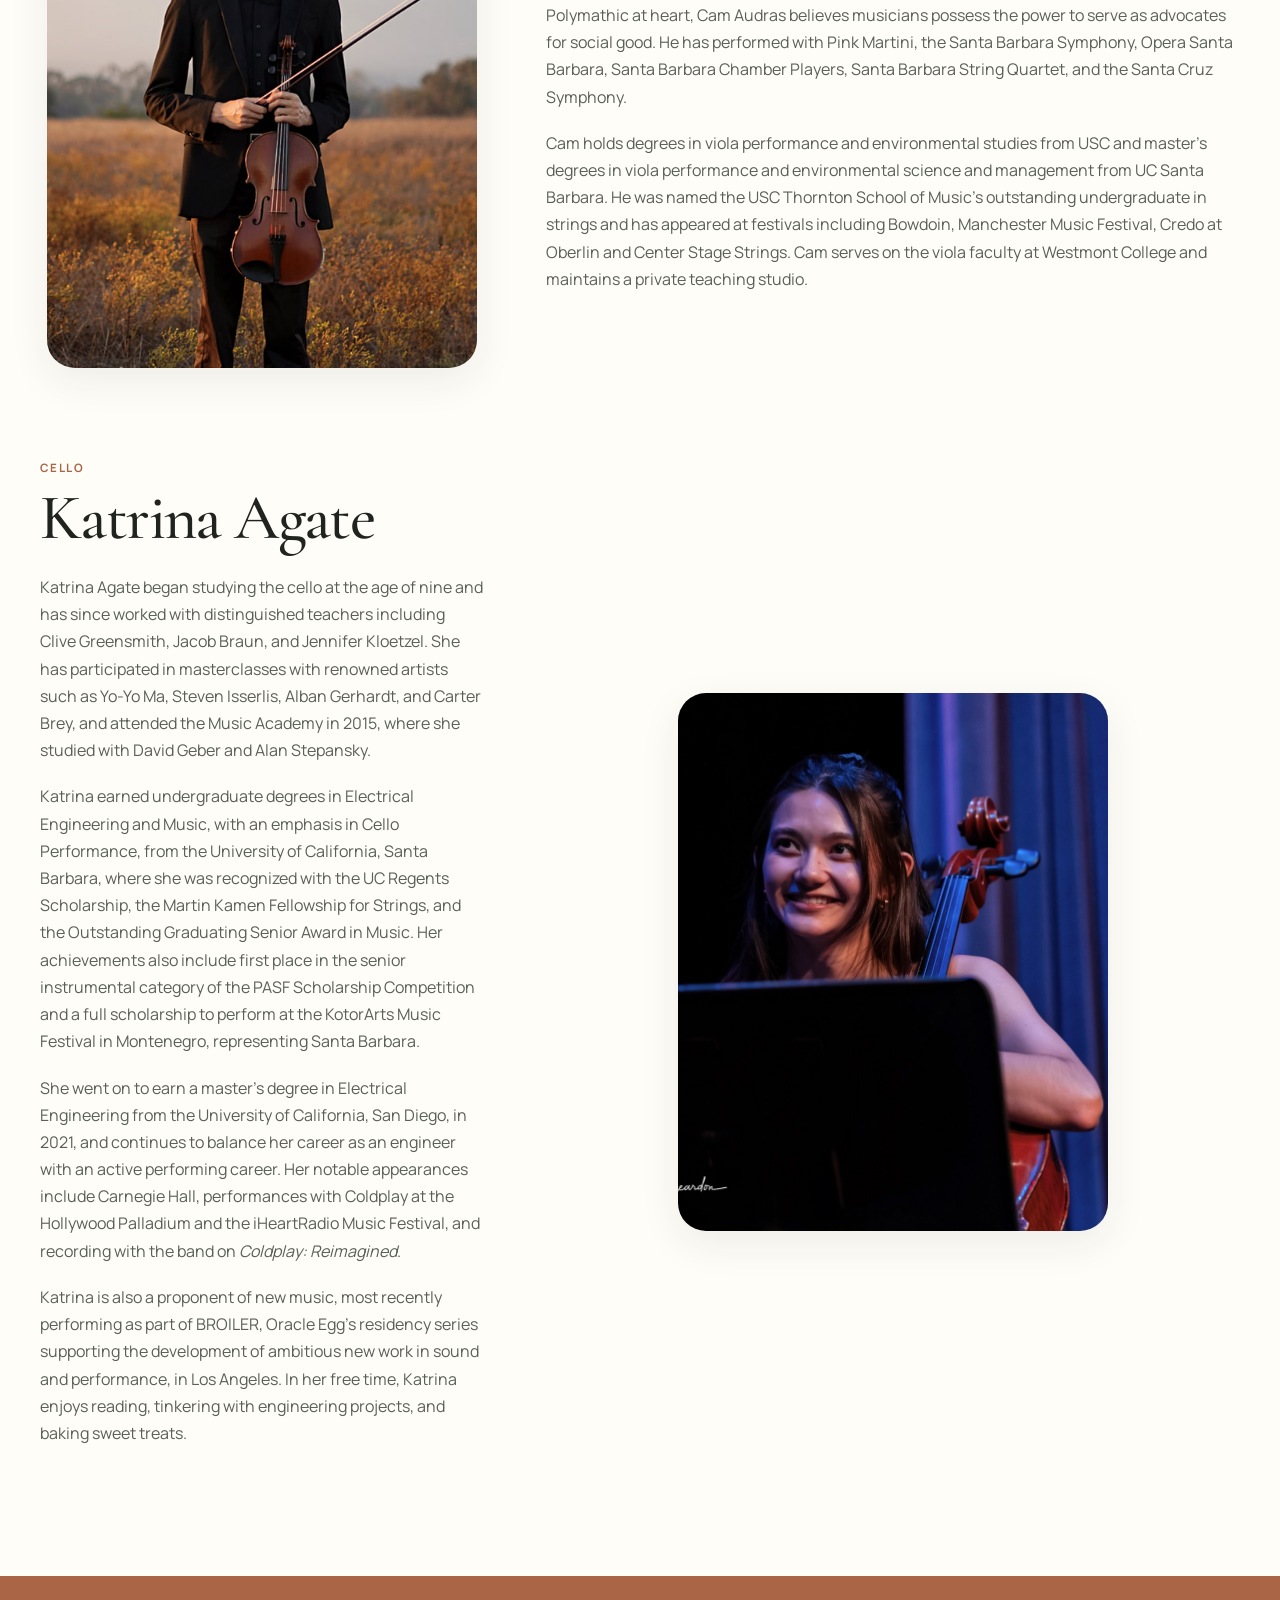
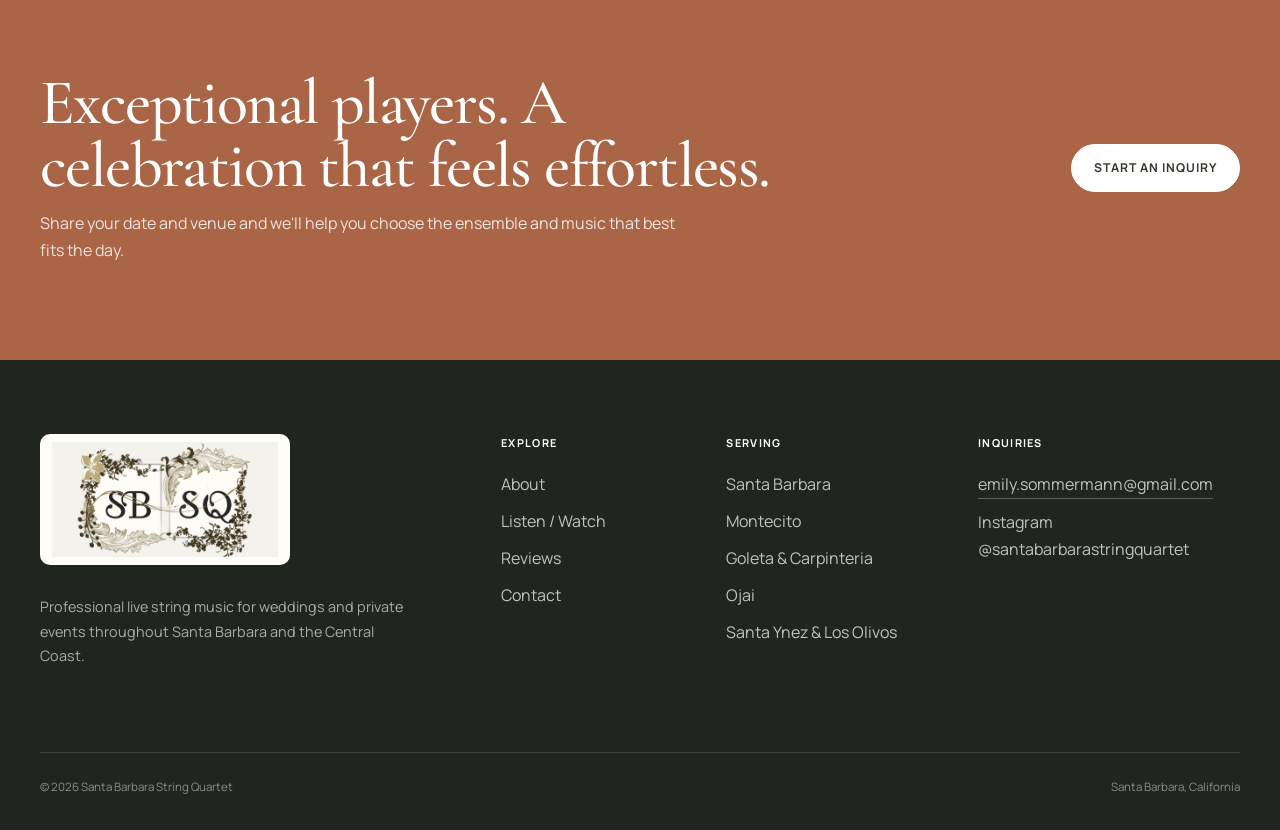
==== commit f02bb120: "Modify footer links and text for clarity Updated footer content and fixed HTML entities." ====
--- a/about.html
+++ b/about.html
@@ -311,10 +311,11 @@
 <footer class="site-footer">
   <div class="container">
     <div class="footer-grid">
+
       <div class="footer-brand">
         <a
           class="footer-logo-card"
-          href="./"
+          href="index.html"
           aria-label="Santa Barbara String Quartet home"
         >
           <img
@@ -325,8 +326,8 @@
         </a>
 
         <p>
-          Professional live string music for weddings, private events and
-          meaningful celebrations throughout Santa Barbara and the Central Coast.
+          Professional live string music for weddings and private events
+          throughout Santa Barbara and the Central Coast.
         </p>
       </div>
 
@@ -347,9 +348,9 @@
         <ul class="footer-list">
           <li>Santa Barbara</li>
           <li>Montecito</li>
-          <li>Goleta & Carpinteria</li>
+          <li>Goleta &amp; Carpinteria</li>
           <li>Ojai</li>
-          <li>Santa Ynez & Los Olivos</li>
+          <li>Santa Ynez &amp; Los Olivos</li>
         </ul>
       </div>
 
@@ -377,6 +378,7 @@
           </li>
         </ul>
       </div>
+
     </div>
 
     <div class="footer-bottom">
--- a/style.css
+++ b/style.css
@@ -248,24 +248,21 @@
   display: inline-flex;
   align-items: center;
   gap: 14px;
-}
-
-/*
-  Visible website logo.
-  The clip-path removes the thin dark/gray lower edge that was visible
-  in the supplied circular PNG without altering the browser favicon.
-*/
+  min-width: 0;
+}
+
+/* Transparent circular SBSQ logo. */
 .brand-logo {
   display: block;
-  width: 92px;
+  width: 82px;
   height: 82px;
   object-fit: contain;
   object-position: center;
   flex-shrink: 0;
-  background: var(--paper);
+  background: transparent;
   border: 0;
+  border-radius: 50%;
   box-shadow: none;
-  clip-path: inset(0 0 3px 0);
 }
 
 .brand-name {
@@ -599,11 +596,6 @@
    ENSEMBLE CARDS WITH PHOTOS
    ============================================================ */
 
-/*
-  Keep the ensemble introduction and the card grid in separate full-width
-  rows. These rules prevent the cards from being squeezed beside the heading
-  if another layout rule is inherited or cached by the browser.
-*/
 .ensemble-section > .container {
   display: block !important;
 }
@@ -826,7 +818,7 @@
 }
 
 /* ============================================================
-   GALLERY — special contain classes prevent cropped heads/members
+   GALLERY
    ============================================================ */
 
 .gallery-grid {
@@ -922,7 +914,6 @@
   object-position: center;
 }
 
-/* Contact hero: one large quartet photo, no inset. */
 .page-hero-media--single .image-frame {
   inset: 0;
 }
@@ -932,7 +923,6 @@
   object-position: center;
 }
 
-/* Reviews: show every musician; do not aggressively crop either image. */
 .page-hero-media--reviews .image-frame img,
 .page-hero-media--reviews .mini-image img {
   object-fit: contain;
@@ -959,7 +949,6 @@
   align-items: center;
 }
 
-/* Every musician photo now occupies exactly the same visual footprint. */
 .bio-photo {
   width: min(100%, 430px);
   aspect-ratio: 4 / 5;
@@ -977,10 +966,6 @@
   object-position: center;
 }
 
-/*
-  Anna + Jackie: show the complete source image so heads/instruments are not cut.
-  This intentionally trades a small amount of empty space for complete framing.
-*/
 .bio-photo--anna img,
 .bio-photo--jackie img {
   object-fit: contain;
@@ -1016,7 +1001,7 @@
 }
 
 /* ============================================================
-   LISTEN / WATCH — TWO-COLUMN VIDEO GRID
+   LISTEN / WATCH
    ============================================================ */
 
 .video-list {
@@ -1359,11 +1344,6 @@
   background: var(--paper);
 }
 
-/*
-  Original rectangular SBSQ artwork.
-  Multiply makes the original white/light background visually inherit
-  the exact #fffdf8 website off-white while preserving dark/gold artwork.
-*/
 .footer-logo-original {
   width: 100%;
   height: auto;
@@ -1423,12 +1403,8 @@
 
 @media (max-width: 1080px) {
   .brand-logo {
-    width: 82px;
+    width: 74px;
     height: 74px;
-  }
-
-  .brand-name {
-    display: none;
   }
 
   .site-nav ul {
@@ -1470,9 +1446,9 @@
   }
 
   .header-row {
-    min-height: 86px;
+    min-height: 82px;
     grid-template-columns: minmax(0, 1fr) auto;
-    gap: 12px;
+    gap: 14px;
   }
 
   .brand {
@@ -1480,17 +1456,18 @@
     gap: 10px;
   }
 
+  .brand-logo {
+    width: 62px;
+    height: 62px;
+    flex-shrink: 0;
+  }
+
   .brand-name {
     display: block;
-    max-width: 180px;
-    font-size: 1.08rem;
+    min-width: 0;
+    font-size: 1.05rem;
     line-height: 1.05;
     white-space: normal;
-  }
-
-  .brand-logo {
-    width: 74px;
-    height: 66px;
   }
 
   .header-cta {
@@ -1616,27 +1593,25 @@
   }
 
   .header-row {
-    min-height: 78px;
-    grid-template-columns: minmax(0, 1fr) auto;
+    min-height: 76px;
     gap: 10px;
   }
 
   .brand {
-    min-width: 0;
-    gap: 8px;
+    gap: 9px;
+  }
+
+  .brand-logo {
+    width: 56px;
+    height: 56px;
   }
 
   .brand-name {
     display: block;
-    max-width: 150px;
-    font-size: 0.98rem;
-    line-height: 1.03;
+    min-width: 0;
+    font-size: 0.95rem;
+    line-height: 1.05;
     white-space: normal;
-  }
-
-  .brand-logo {
-    width: 66px;
-    height: 60px;
   }
 
   .hero-media {
@@ -1720,3 +1695,93 @@
     transition-duration: 0.01ms !important;
   }
 }
+/* ============================================================
+   FINAL MOBILE HEADER FIX
+   Keep SBSQ name visible beside a smaller circular logo
+   ============================================================ */
+
+@media (max-width: 820px) {
+  .header-row {
+    min-height: 72px;
+    grid-template-columns: minmax(0, 1fr) auto;
+    gap: 8px;
+  }
+
+  .brand {
+    display: flex;
+    align-items: center;
+    min-width: 0;
+    gap: 8px;
+  }
+
+  .brand-logo {
+    width: 48px !important;
+    height: 48px !important;
+    flex: 0 0 48px;
+    object-fit: contain;
+    border-radius: 50%;
+    background: transparent;
+  }
+
+  .brand-name {
+    display: block !important;
+    visibility: visible !important;
+    opacity: 1 !important;
+    color: var(--ink) !important;
+    min-width: 0;
+    font-size: 1rem;
+    line-height: 1.05;
+    white-space: normal;
+  }
+
+  .header-cta {
+    display: none;
+  }
+
+  .nav-toggle-label {
+    display: grid;
+    justify-self: end;
+    width: 40px;
+    height: 40px;
+    place-content: center;
+    flex-shrink: 0;
+  }
+}
+
+@media (max-width: 580px) {
+  .header-row {
+    min-height: 68px;
+    gap: 6px;
+  }
+
+  .brand {
+    gap: 7px;
+  }
+
+  .brand-logo {
+    width: 44px !important;
+    height: 44px !important;
+    flex-basis: 44px;
+  }
+
+  .brand-name {
+    display: block !important;
+    visibility: visible !important;
+    opacity: 1 !important;
+    font-size: 0.9rem;
+    line-height: 1.05;
+    white-space: normal;
+  }
+}
+
+@media (max-width: 380px) {
+  .brand-logo {
+    width: 40px !important;
+    height: 40px !important;
+    flex-basis: 40px;
+  }
+
+  .brand-name {
+    font-size: 0.82rem;
+  }
+}
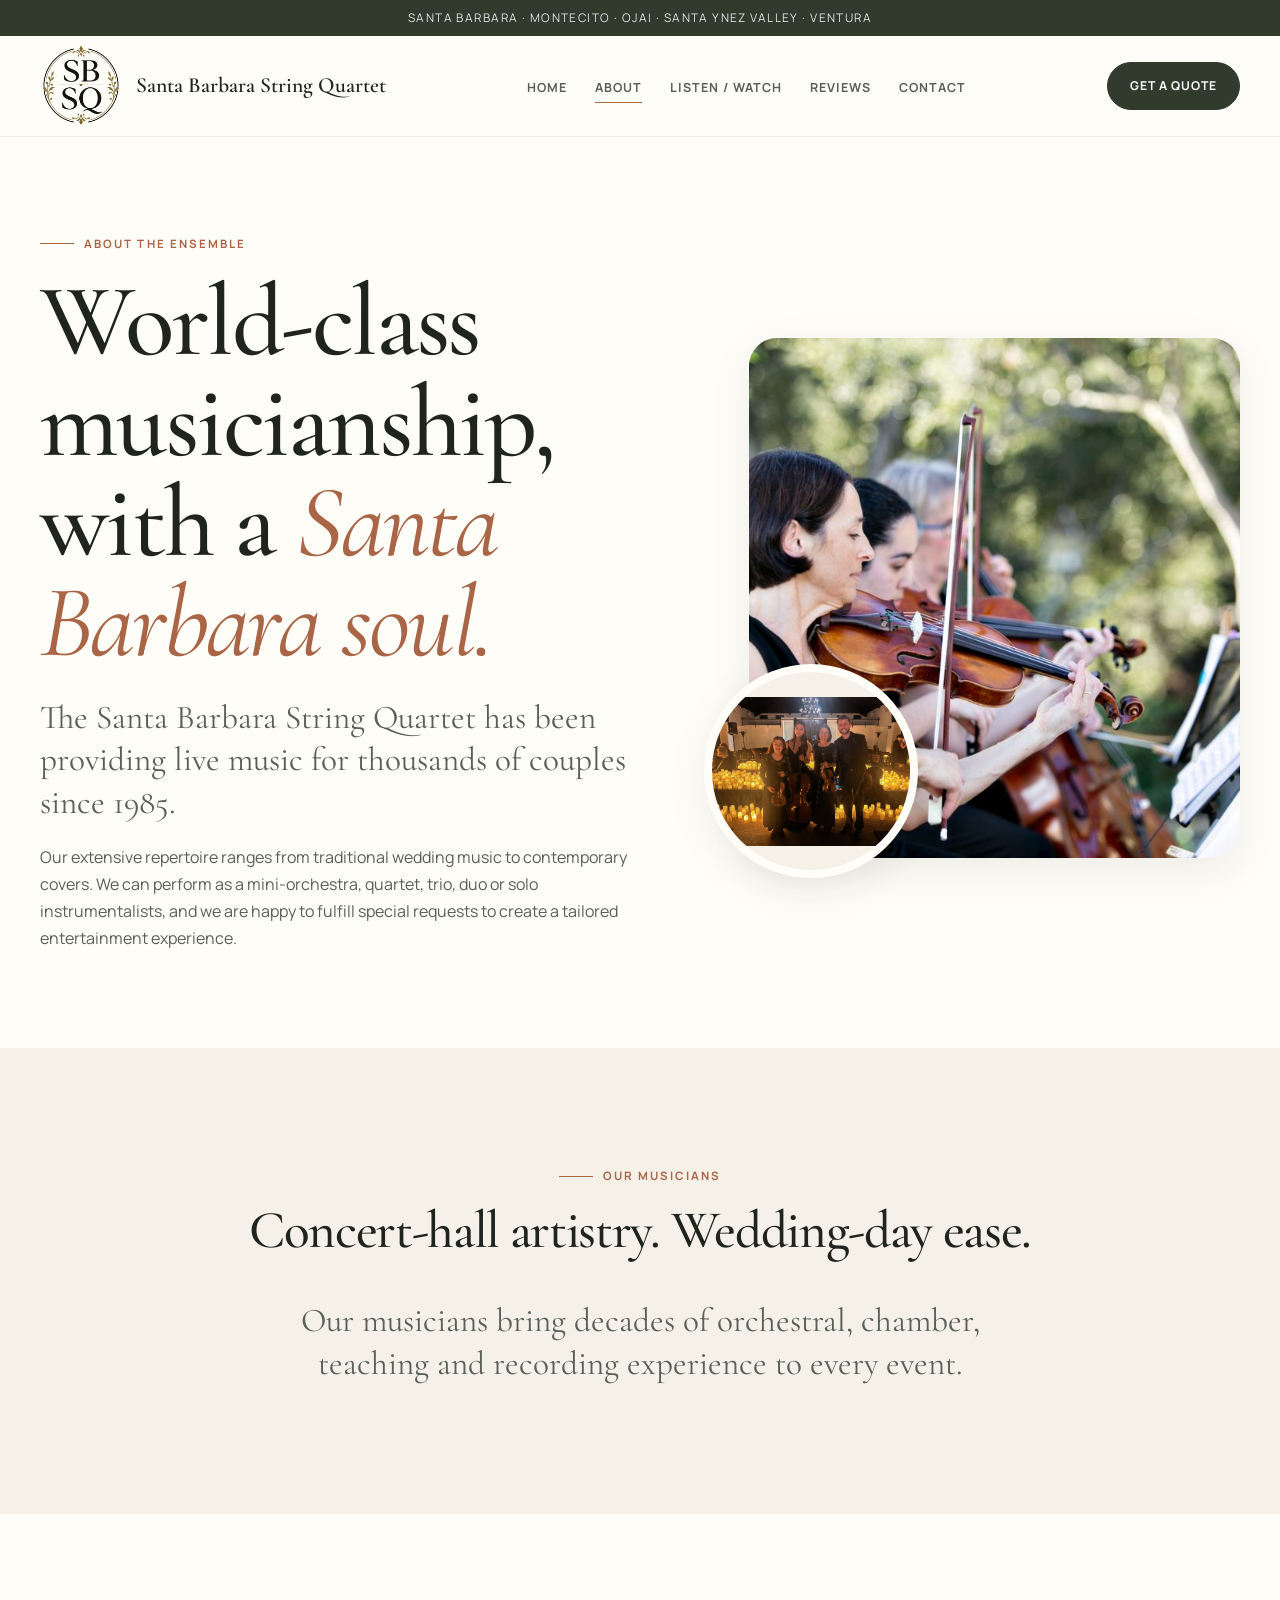
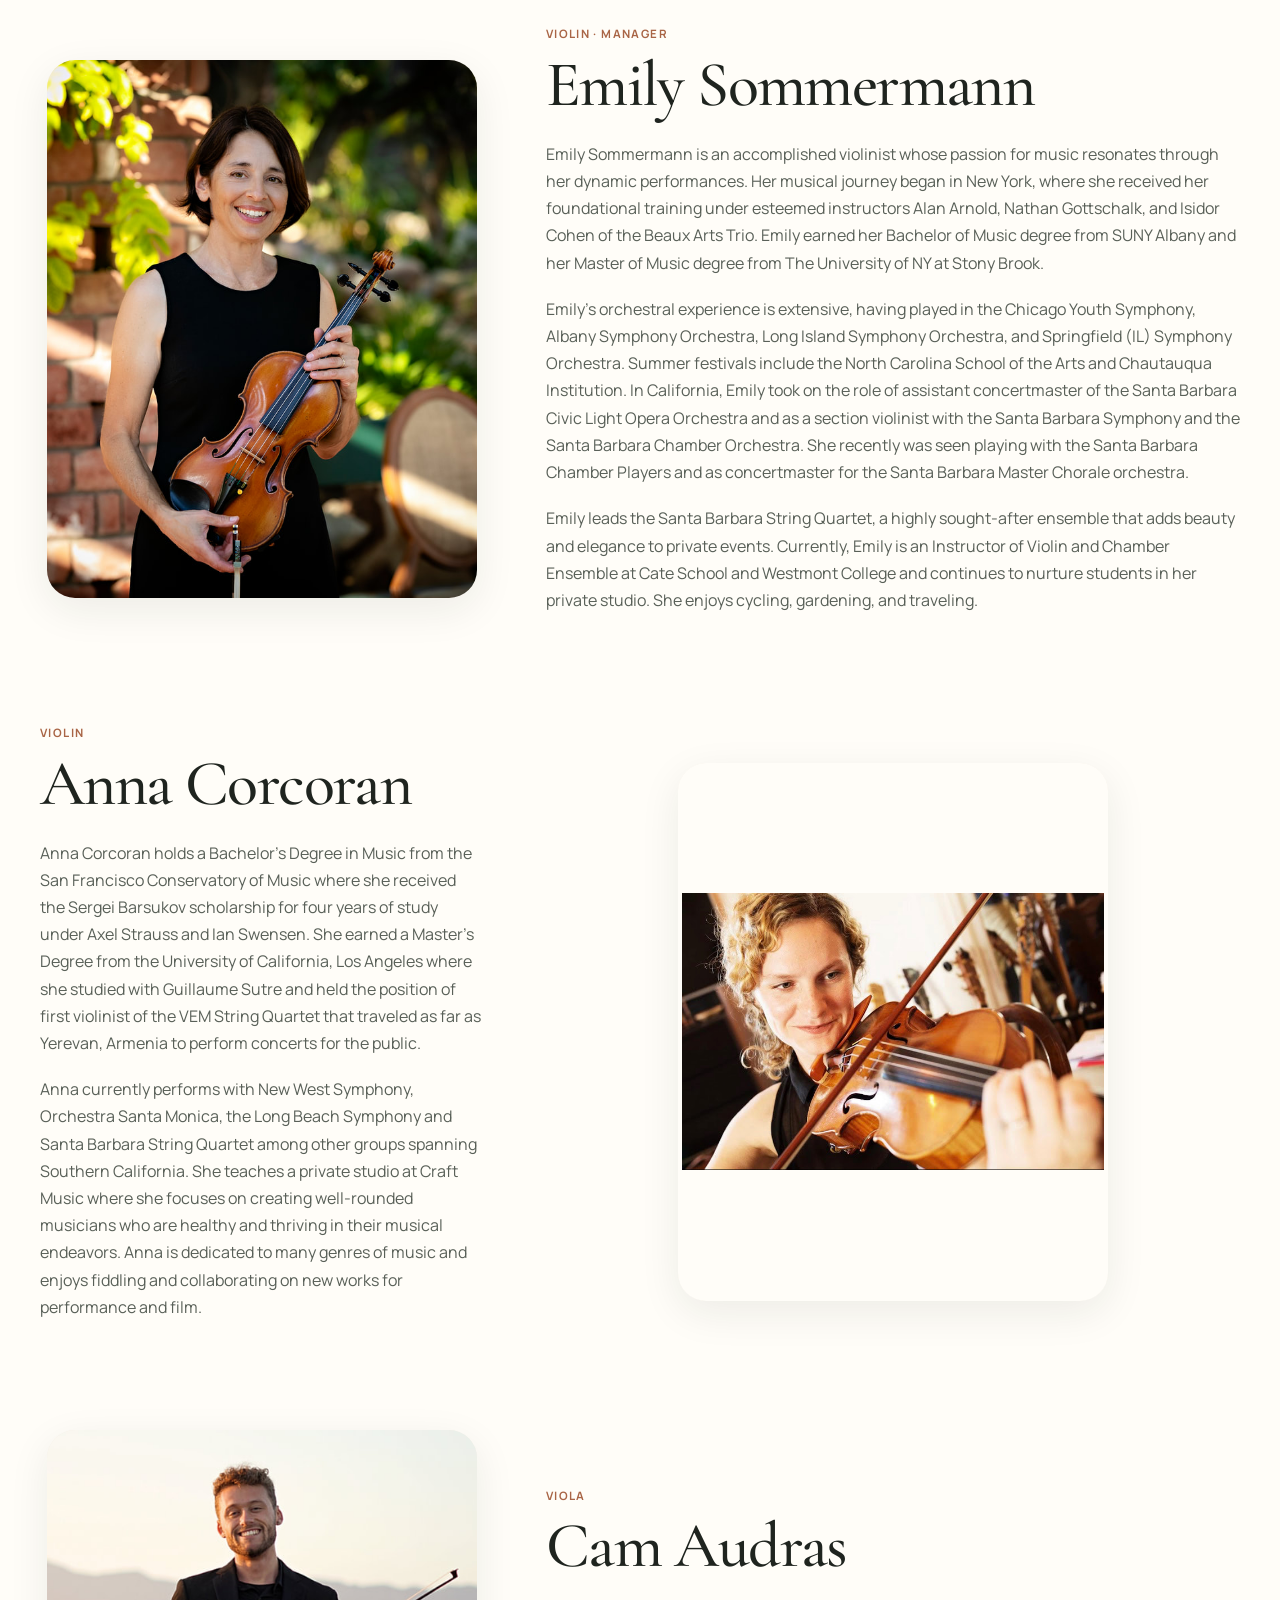
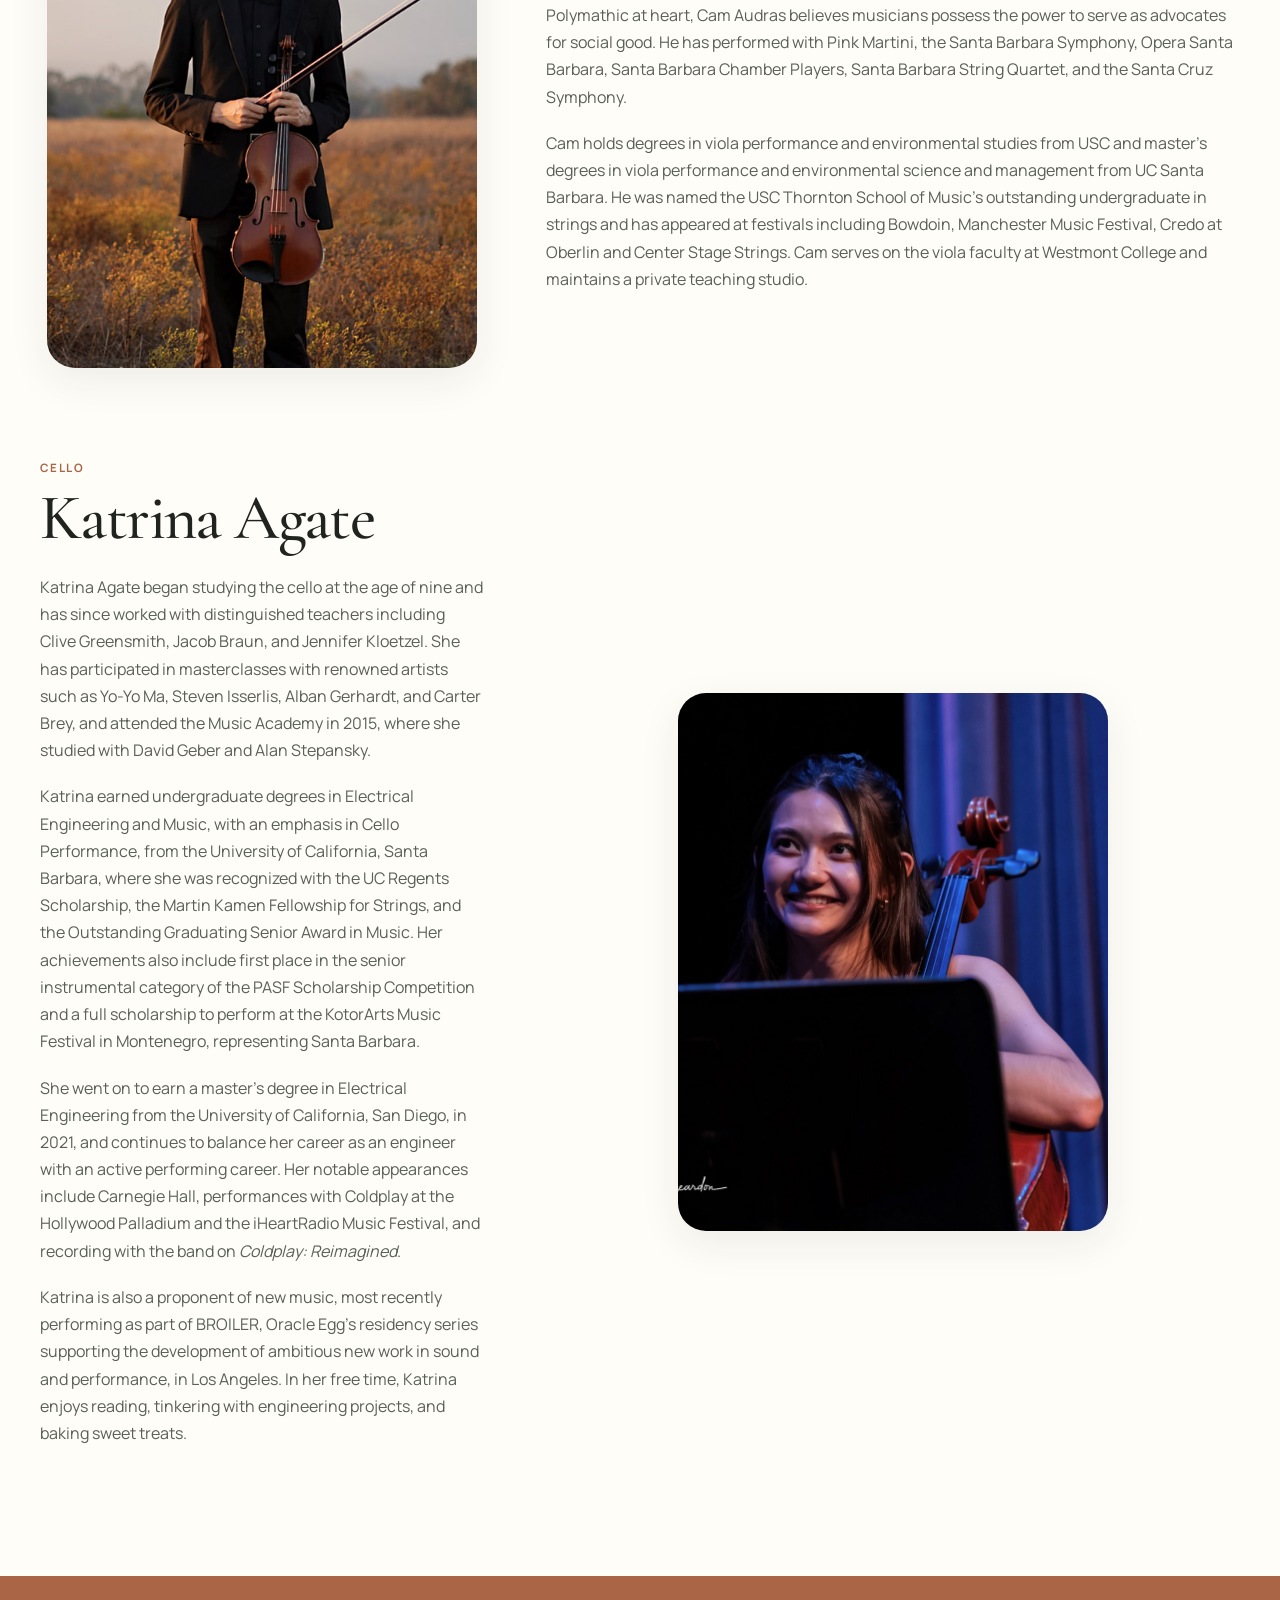
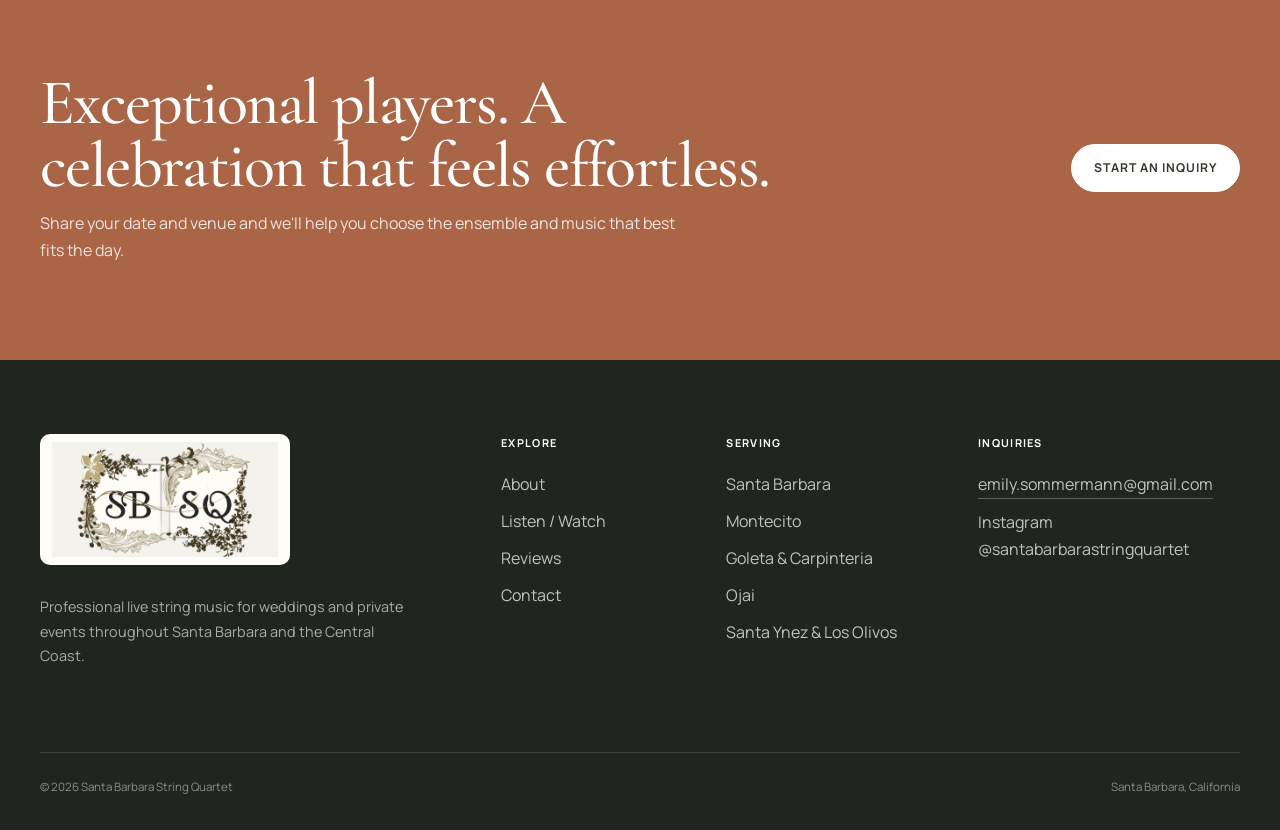
==== commit ff0e97a3: "Change CTA button text from 'Check your date' to 'Get a quote'" ====
--- a/about.html
+++ b/about.html
@@ -61,7 +61,7 @@
       </ul>
     </nav>
 
-    <a class="button header-cta" href="contact.html">Check your date</a>
+    <a class="button header-cta" href="contact.html">Get a quote</a>
   </div>
 </header>
 
--- a/style.css
+++ b/style.css
@@ -818,21 +818,55 @@
 }
 
 /* ============================================================
-   GALLERY
+   GALLERY — SCRAPBOOK LAYOUT
    ============================================================ */
 
 .gallery-grid {
   display: grid;
-  grid-template-columns: 1.05fr 0.8fr 1.15fr;
-  grid-template-rows: 280px 300px;
+  grid-template-columns: repeat(5, minmax(0, 1fr));
+  grid-template-rows: 230px 230px 230px;
+  grid-template-areas:
+    "one one two three three"
+    "one one four four five"
+    "six six six seven five";
   gap: 14px;
 }
 
 .gallery-item {
+  position: relative;
   overflow: hidden;
   margin: 0;
   border-radius: 18px;
   background: var(--cream);
+  box-shadow: var(--shadow-soft);
+}
+
+.gallery-item--1 {
+  grid-area: one;
+}
+
+.gallery-item--2 {
+  grid-area: two;
+}
+
+.gallery-item--3 {
+  grid-area: three;
+}
+
+.gallery-item--4 {
+  grid-area: four;
+}
+
+.gallery-item--5 {
+  grid-area: five;
+}
+
+.gallery-item--6 {
+  grid-area: six;
+}
+
+.gallery-item--7 {
+  grid-area: seven;
 }
 
 .gallery-item img {
@@ -843,23 +877,61 @@
   transition: transform 0.6s ease;
 }
 
-.gallery-item--contain img {
+/*
+  Photos containing the full ensemble get slightly safer framing
+  so musicians are less likely to be cropped at the edges.
+*/
+.gallery-item--1 img,
+.gallery-item--2 img,
+.gallery-item--5 img,
+.gallery-item--6 img,
+.gallery-item--7 img {
   object-fit: contain;
-  object-position: center;
+  background: var(--cream);
 }
 
 .gallery-item:hover img {
   transform: scale(1.015);
 }
 
-.gallery-item:nth-child(1) {
-  grid-row: 1 / 3;
-}
-
-.gallery-item:nth-child(4) {
-  grid-column: 2 / 4;
-}
-
+@media (max-width: 820px) {
+  .gallery-grid {
+    grid-template-columns: repeat(2, minmax(0, 1fr));
+    grid-template-rows: 340px 250px 300px 300px;
+    grid-template-areas:
+      "one one"
+      "two three"
+      "four five"
+      "six seven";
+  }
+}
+
+@media (max-width: 580px) {
+  .gallery-grid {
+    grid-template-columns: 1fr;
+    grid-template-rows: none;
+    grid-template-areas: none;
+    gap: 12px;
+  }
+
+  .gallery-item,
+  .gallery-item--1,
+  .gallery-item--2,
+  .gallery-item--3,
+  .gallery-item--4,
+  .gallery-item--5,
+  .gallery-item--6,
+  .gallery-item--7 {
+    grid-area: auto;
+    min-height: 0;
+    aspect-ratio: 4 / 3;
+  }
+
+  .gallery-item--1,
+  .gallery-item--5 {
+    aspect-ratio: 4 / 5;
+  }
+}
 /* ============================================================
    INTERIOR PAGE HERO
    ============================================================ */
@@ -1396,15 +1468,18 @@
   color: rgba(255, 255, 255, 0.48);
   font-size: 0.72rem;
 }
-
 /* ============================================================
    RESPONSIVE
    ============================================================ */
 
 @media (max-width: 1080px) {
   .brand-logo {
-    width: 74px;
+    width: 82px;
     height: 74px;
+  }
+
+  .brand-name {
+    display: none;
   }
 
   .site-nav ul {
@@ -1445,36 +1520,42 @@
     padding: 82px 0;
   }
 
+  /*
+    Mobile sticky header:
+    logo | flexible space | Check your date | hamburger
+  */
   .header-row {
-    min-height: 82px;
-    grid-template-columns: minmax(0, 1fr) auto;
-    gap: 14px;
+    min-height: 86px;
+    grid-template-columns: auto 1fr auto auto;
+    gap: 10px;
   }
 
   .brand {
-    min-width: 0;
-    gap: 10px;
+    grid-column: 1;
+    grid-row: 1;
   }
 
   .brand-logo {
-    width: 62px;
-    height: 62px;
-    flex-shrink: 0;
-  }
-
-  .brand-name {
-    display: block;
-    min-width: 0;
-    font-size: 1.05rem;
-    line-height: 1.05;
-    white-space: normal;
+    width: 74px;
+    height: 66px;
   }
 
   .header-cta {
-    display: none;
+    display: inline-flex;
+    grid-column: 3;
+    grid-row: 1;
+    justify-self: end;
+    min-height: 42px;
+    padding: 9px 15px;
+    font-size: 0.68rem;
+    letter-spacing: 0.06em;
+    line-height: 1;
+    white-space: nowrap;
   }
 
   .nav-toggle-label {
+    grid-column: 4;
+    grid-row: 1;
     justify-self: end;
     display: grid;
     width: 40px;
@@ -1497,6 +1578,7 @@
   .site-nav {
     display: none;
     grid-column: 1 / -1;
+    grid-row: 2;
     justify-self: stretch;
     padding: 4px 0 18px;
   }
@@ -1594,24 +1676,34 @@
 
   .header-row {
     min-height: 76px;
-    gap: 10px;
-  }
-
-  .brand {
-    gap: 9px;
+    gap: 8px;
+  }
+
+  .brand-name {
+    display: none;
   }
 
   .brand-logo {
-    width: 56px;
-    height: 56px;
-  }
-
-  .brand-name {
-    display: block;
-    min-width: 0;
-    font-size: 0.95rem;
-    line-height: 1.05;
-    white-space: normal;
+    width: 66px;
+    height: 60px;
+  }
+
+  .header-cta {
+    min-height: 40px;
+    padding: 8px 12px;
+    font-size: 0.64rem;
+    letter-spacing: 0.05em;
+  }
+
+  .nav-toggle-label {
+    width: 38px;
+    height: 38px;
+  }
+
+  .nav-toggle-label span,
+  .nav-toggle-label::before,
+  .nav-toggle-label::after {
+    width: 21px;
   }
 
   .hero-media {
@@ -1686,6 +1778,33 @@
   }
 }
 
+/*
+  Extra tightening for very narrow phones.
+  Keeps all three header elements visible rather than dropping the CTA.
+*/
+@media (max-width: 380px) {
+  .header-row {
+    gap: 6px;
+  }
+
+  .brand-logo {
+    width: 58px;
+    height: 54px;
+  }
+
+  .header-cta {
+    min-height: 38px;
+    padding: 7px 10px;
+    font-size: 0.6rem;
+    letter-spacing: 0.035em;
+  }
+
+  .nav-toggle-label {
+    width: 36px;
+    height: 36px;
+  }
+}
+
 @media (prefers-reduced-motion: reduce) {
   *,
   *::before,
@@ -1695,93 +1814,3 @@
     transition-duration: 0.01ms !important;
   }
 }
-/* ============================================================
-   FINAL MOBILE HEADER FIX
-   Keep SBSQ name visible beside a smaller circular logo
-   ============================================================ */
-
-@media (max-width: 820px) {
-  .header-row {
-    min-height: 72px;
-    grid-template-columns: minmax(0, 1fr) auto;
-    gap: 8px;
-  }
-
-  .brand {
-    display: flex;
-    align-items: center;
-    min-width: 0;
-    gap: 8px;
-  }
-
-  .brand-logo {
-    width: 48px !important;
-    height: 48px !important;
-    flex: 0 0 48px;
-    object-fit: contain;
-    border-radius: 50%;
-    background: transparent;
-  }
-
-  .brand-name {
-    display: block !important;
-    visibility: visible !important;
-    opacity: 1 !important;
-    color: var(--ink) !important;
-    min-width: 0;
-    font-size: 1rem;
-    line-height: 1.05;
-    white-space: normal;
-  }
-
-  .header-cta {
-    display: none;
-  }
-
-  .nav-toggle-label {
-    display: grid;
-    justify-self: end;
-    width: 40px;
-    height: 40px;
-    place-content: center;
-    flex-shrink: 0;
-  }
-}
-
-@media (max-width: 580px) {
-  .header-row {
-    min-height: 68px;
-    gap: 6px;
-  }
-
-  .brand {
-    gap: 7px;
-  }
-
-  .brand-logo {
-    width: 44px !important;
-    height: 44px !important;
-    flex-basis: 44px;
-  }
-
-  .brand-name {
-    display: block !important;
-    visibility: visible !important;
-    opacity: 1 !important;
-    font-size: 0.9rem;
-    line-height: 1.05;
-    white-space: normal;
-  }
-}
-
-@media (max-width: 380px) {
-  .brand-logo {
-    width: 40px !important;
-    height: 40px !important;
-    flex-basis: 40px;
-  }
-
-  .brand-name {
-    font-size: 0.82rem;
-  }
-}
